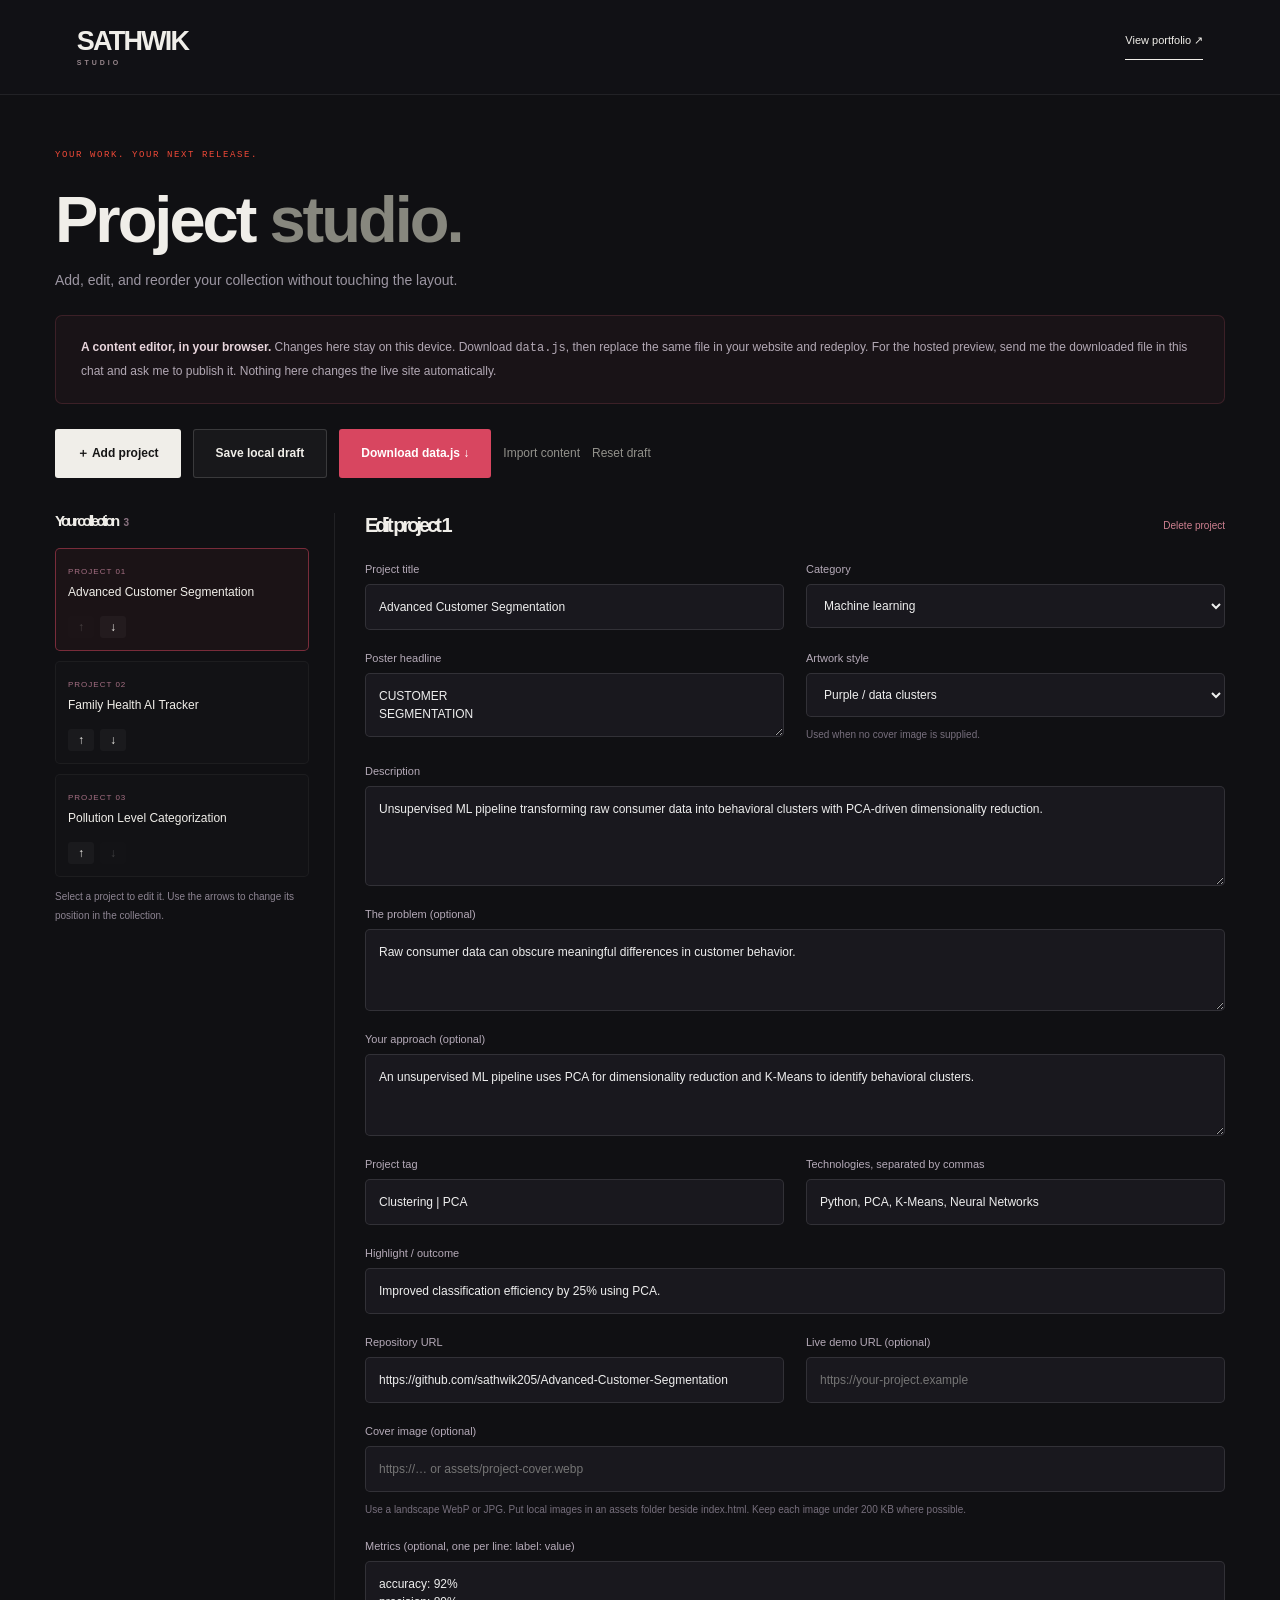
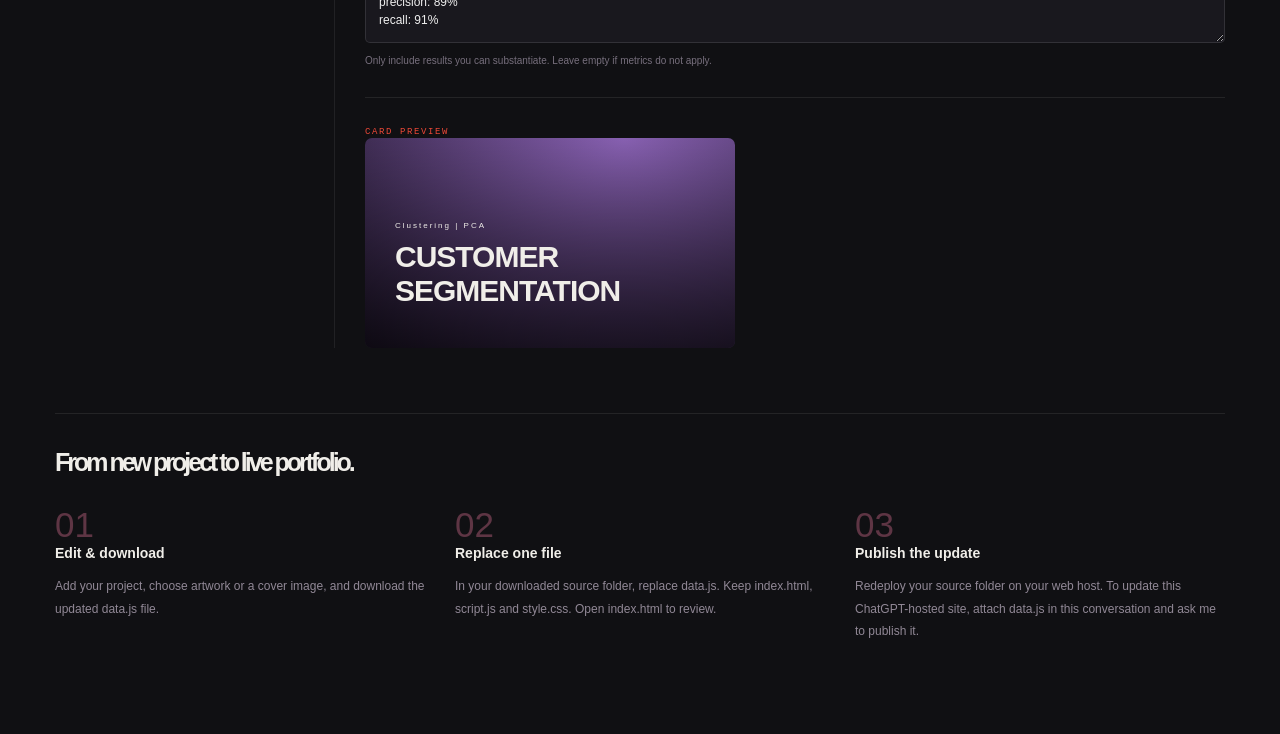
==== editor.html @ 972fbd3f "Add files via upload" ====
<!doctype html><html lang="en"><head><meta charset="utf-8"><meta name="viewport" content="width=device-width,initial-scale=1"><meta name="robots" content="noindex"><title>Project Studio | Sathwik</title><link rel="stylesheet" href="style.css"><link rel="stylesheet" href="editor.css"><script src="data.js" defer></script><script src="editor.js" defer></script></head><body class="studio"><header class="studio-header"><a href="index.html" class="wordmark">SATHWIK<span>STUDIO</span></a><a href="index.html" class="text-link">View portfolio ↗</a></header><main class="studio-main"><div class="studio-intro"><p class="eyebrow small">YOUR WORK. YOUR NEXT RELEASE.</p><h1>Project <em>studio.</em></h1><p>Add, edit, and reorder your collection without touching the layout.</p></div><div class="studio-notice"><strong>A content editor, in your browser.</strong> Changes here stay on this device. Download <code>data.js</code>, then replace the same file in your website and redeploy. For the hosted preview, send me the downloaded file in this chat and ask me to publish it. Nothing here changes the live site automatically.</div><div class="studio-toolbar"><button id="new-project" class="button primary">＋ Add project</button><button id="save-draft" class="button secondary">Save local draft</button><button id="export" class="button accent">Download data.js ↓</button><button id="import-open" class="text-button">Import content</button><input id="import" type="file" accept=".js,.json" hidden><button id="reset" class="text-button">Reset draft</button></div><div class="studio-layout"><aside><h2>Your collection <span id="project-total"></span></h2><div id="project-list"></div><p class="studio-tip">Select a project to edit it. Use the arrows to change its position in the collection.</p></aside><div class="studio-workspace"><div id="editor-empty" hidden><h2>Your next project starts here.</h2><p>Choose “Add project” to create the first card.</p></div><form id="project-form"><div class="form-top"><h2 id="form-title">Edit project</h2><button type="button" id="delete-project" class="text-button">Delete project</button></div><div class="form-grid"><label>Project title <input name="title" required maxlength="100" placeholder="Your project name"></label><label>Category <select name="category"><option value="ml">Machine learning</option><option value="ai">Generative AI</option><option value="other">Other / software</option></select></label><label>Poster headline <textarea name="posterTitle" rows="2" maxlength="80" placeholder="Short headline; Enter makes a new line"></textarea></label><label>Artwork style <select name="artwork"><option value="clusters">Purple / data clusters</option><option value="pulse">Teal / health pulse</option><option value="city">Green / city landscape</option></select><span class="field-hint">Used when no cover image is supplied.</span></label><label class="wide">Description <textarea name="description" rows="4" required maxlength="1800" placeholder="What did you build? What problem does it solve?"></textarea></label><label class="wide">The problem (optional)<textarea name="problem" rows="3" maxlength="1200" placeholder="What challenge did this project address?"></textarea></label><label class="wide">Your approach (optional)<textarea name="approach" rows="3" maxlength="1800" placeholder="Describe the implementation and your technical decisions."></textarea></label><label>Project tag <input name="tag" required maxlength="70" placeholder="Computer Vision | Classification"></label><label>Technologies, separated by commas <input name="tech" required maxlength="250" placeholder="Python, TensorFlow, Flask"></label><label class="wide">Highlight / outcome <input name="highlight" maxlength="250" placeholder="A concrete result or important feature"></label><label>Repository URL <input name="github" type="url" placeholder="https://github.com/you/project"></label><label>Live demo URL (optional) <input name="live" type="url" placeholder="https://your-project.example"></label><label class="wide">Cover image (optional) <input name="image" placeholder="https://… or assets/project-cover.webp"><span class="field-hint">Use a landscape WebP or JPG. Put local images in an assets folder beside index.html. Keep each image under 200 KB where possible.</span></label><label class="wide">Metrics (optional, one per line: label: value) <textarea name="metrics" rows="3" placeholder="accuracy: 92%&#10;precision: 89%"></textarea><span class="field-hint">Only include results you can substantiate. Leave empty if metrics do not apply.</span></label></div><div class="studio-preview"><span class="eyebrow small">CARD PREVIEW</span><div id="card-preview"></div></div></form></div></div><section class="publish-steps"><h2>From new project to live portfolio.</h2><div><article><span>01</span><h3>Edit & download</h3><p>Add your project, choose artwork or a cover image, and download the updated data.js file.</p></article><article><span>02</span><h3>Replace one file</h3><p>In your downloaded source folder, replace data.js. Keep index.html, script.js and style.css. Open index.html to review.</p></article><article><span>03</span><h3>Publish the update</h3><p>Redeploy your source folder on your web host. To update this ChatGPT-hosted site, attach data.js in this conversation and ask me to publish it.</p></article></div></section><p id="editor-status" role="status" aria-live="polite"></p></main><dialog id="delete-dialog" aria-labelledby="delete-title"><div class="delete-content"><h2 id="delete-title">Remove this project?</h2><p>This removes it from your local draft. The live site is unchanged.</p><button id="cancel-delete" class="button secondary">Keep project</button><button id="confirm-delete" class="button accent">Remove project</button></div></dialog><dialog id="reset-dialog" aria-labelledby="reset-title"><div class="delete-content"><h2 id="reset-title">Reset the local draft?</h2><p>This discards your draft and reloads the projects bundled with this page. Download your changes first if you want to keep them.</p><button id="cancel-reset" class="button secondary">Keep draft</button><button id="confirm-reset" class="button accent">Reset draft</button></div></dialog></body></html>
---- style.css ----
/* SATHWIK / Curiosity, Engineered.
   Tokens → base → opening → projects → story → toolkit → contact → motion → responsive.
   No remote fonts, framework, or build step. */
:root{color-scheme:dark;--bg:#101010;--panel:#191919;--ink:#f0eee9;--muted:#92918b;--red:#ef4938;--line:#ffffff1a;--ease:cubic-bezier(.2,.75,.2,1);--scroll-progress:0;--hero-depth:0px;--hero-opacity:1}
*{box-sizing:border-box}html{scroll-behavior:smooth;scroll-padding-top:30px}body{margin:0;background:var(--bg);color:var(--ink);font-family:Arial,Helvetica,sans-serif;-webkit-font-smoothing:antialiased}::selection{color:#fff;background:#cd392b}a{color:inherit;text-decoration:none}button,input,textarea,select{font:inherit}button{color:inherit;border:0;cursor:pointer}button,a{touch-action:manipulation;-webkit-tap-highlight-color:transparent}a:focus-visible,button:focus-visible,input:focus-visible,select:focus-visible,textarea:focus-visible{outline:2px solid var(--red);outline-offset:5px}button:disabled{cursor:default}img,svg{max-width:100%}h1,h2,h3,p{margin-top:0}h2{font-size:clamp(38px,4.6vw,72px);line-height:1.05;letter-spacing:-3px;font-weight:600;margin-bottom:0}em{font-style:normal;color:#87877e}.red{color:var(--red)}[hidden]{display:none!important}.muted{color:var(--muted);font-size:12px}.sr-only,.skip{position:absolute;width:1px;height:1px;overflow:hidden;clip-path:inset(50%)}.skip:focus{width:auto;height:auto;clip-path:none;background:white;color:#111;z-index:100;padding:18px}.eyebrow{font:10px 'Courier New',monospace;letter-spacing:1.8px;margin-bottom:22px}.eyebrow.small{font-size:9px;letter-spacing:1.6px;color:var(--red);margin-bottom:22px}.button{display:inline-flex;align-items:center;justify-content:center;gap:24px;min-height:49px;padding:15px 22px;font-size:12px;font-weight:600;border-radius:3px;transition:background .25s,transform .25s var(--ease)}.button:hover{transform:translateY(-3px)}.button>span:last-child{font-size:17px}.primary{background:var(--ink);color:#151515}.primary:hover{background:white}.secondary{background:#ffffff09;border:1px solid #ffffff25;color:var(--ink)}.secondary:hover{background:#ffffff16}.actions{display:flex;gap:12px;flex-wrap:wrap}.text-button{background:none;padding:7px 0;color:var(--muted);font-size:12px}.text-link{font-size:12px;display:inline-flex;align-items:center;justify-content:space-between;gap:35px;padding-bottom:12px;border-bottom:1px solid currentColor}.empty{color:var(--muted);font-size:13px;line-height:1.8;padding:25px 0}.section-pad,.catalog{padding:95px 6%}.section-heading{display:flex;justify-content:space-between;align-items:flex-end;gap:30px;margin-bottom:45px}.section-aside{font-size:12px;line-height:1.8;color:var(--muted);margin:0 0 5px}.reading-progress{position:fixed;inset:0 0 auto;height:2px;z-index:50;pointer-events:none}.reading-progress span{display:block;height:100%;background:var(--red);transform:scaleX(var(--scroll-progress));transform-origin:left}
/* Navigation */
header{height:100px;padding:0 6%;display:flex;align-items:center;gap:60px;border-bottom:1px solid var(--line);position:relative;z-index:5;background:#101010}.wordmark{font-size:42px;letter-spacing:-5px;line-height:1;font-weight:900;display:flex;align-items:center;gap:0}.brand-dot{color:var(--red);margin-left:1px}.wordmark small{font-size:8px;line-height:1.4;letter-spacing:1px;margin-left:18px;font-weight:400}nav{display:flex;gap:28px;font-size:11px;color:#a6a6a0}nav button{font-size:11px;background:none;color:inherit;padding:0}nav a:hover,nav button:hover,nav .active{color:white}#list-count{color:#6f6e68;font-size:9px;margin-left:3px}.nav-tools{margin-left:auto;display:flex;align-items:center;gap:26px}.contact-nav{font-size:11px}.contact-nav span{font-size:18px;margin-left:15px}.icon-button{display:grid;place-items:center;padding:8px;background:none}.icon-button svg{width:18px;height:18px;fill:none;stroke:currentColor;stroke-width:1.5}
/* The opening */
.hero{min-height:760px;height:calc(100svh - 100px);max-height:1100px;position:relative;isolation:isolate;overflow:hidden;padding:110px 6% 160px;display:flex;align-items:center;background:radial-gradient(ellipse at 86% 50%,#39221b38,transparent 56%),#101010}.hero-topline{position:absolute;top:28px;left:6%;right:6%;display:flex;justify-content:space-between;color:#898a83;font:8px 'Courier New',monospace;letter-spacing:1px}.hero-topline>span:first-child{display:flex;align-items:center;gap:7px}.hero-topline i{width:5px;height:5px;background:#b9cbb7;border-radius:50%}.hero-copy{z-index:2;position:relative;width:57%;transform:translateY(var(--hero-depth));opacity:var(--hero-opacity)}.hero-copy>.eyebrow{color:#b7b4ab;margin-bottom:27px;font-size:9px;letter-spacing:2px}.hero h1{font-size:clamp(75px,8.5vw,134px);line-height:.95;letter-spacing:-7.5px;font-weight:750;margin:0 0 28px}.headline-line{display:block;overflow:hidden;padding:0 0 .12em;margin-bottom:-.12em}.headline-line>span,.headline-line>em{display:block;animation:headline-in 1.1s var(--ease) .55s both}.headline-line:nth-child(2)>span{animation-delay:.66s}.headline-line.hero-final{margin-top:12px}.headline-line.hero-final em{font-size:.56em;letter-spacing:-4px;font-weight:400;color:#aaa79d;animation-delay:.78s}.hero-description{font-size:13px;line-height:1.85;color:#aaa79f;max-width:440px;margin-bottom:28px;animation:fade-up .9s .9s both}.hero .actions{animation:fade-up .9s 1s both}.play-icon{font-size:9px!important}.hero-art{position:absolute;right:-1%;top:4%;width:61%;height:85%;z-index:1;pointer-events:none}.sculpture-wrap{position:absolute;inset:0;transform:translate(var(--pointer-x,0px),var(--pointer-y,0px));transition:transform 1s var(--ease)}.sculpture{width:100%;height:100%;object-fit:contain;animation:sculpture-arrive 1.6s var(--ease) .4s both,sculpture-float 10s ease-in-out 2s infinite;filter:drop-shadow(0 35px 20px #0006)}.art-halo{position:absolute;inset:18% 15%;border:1px solid #a88a7422;border-radius:50%;transform:rotate(-30deg) scaleX(1.25);background:radial-gradient(#ef49380c,transparent 65%)}.art-halo:before{content:'';position:absolute;inset:-45px;border:1px solid #a88a740b;border-radius:50%}.art-cross{position:absolute;color:#6e5148;font-size:20px;font-weight:200}.cross-one{top:19%;left:21%}.cross-two{bottom:14%;right:16%}.art-coordinate{position:absolute;bottom:9%;left:27%;font:7px 'Courier New',monospace;letter-spacing:1.5px;color:#8b756a}.art-tag{position:absolute;right:9%;top:61%;border:1px solid #aa8b7040;background:#13120fe0;padding:16px 20px;transform:rotate(-5deg);font:8px 'Courier New',monospace;letter-spacing:1px;box-shadow:0 15px 30px #0003}.art-tag i{display:inline-block;width:4px;height:4px;border-radius:50%;background:#ef4938;margin-right:7px}.art-tag span{display:block;color:#807871;font-size:7px;margin-top:10px;letter-spacing:0}.hero-bottom{position:absolute;left:6%;right:6%;bottom:31px;display:flex;align-items:center;gap:45px;border-top:1px solid var(--line);padding-top:23px;z-index:3}.hero-edition{font:7px 'Courier New',monospace;color:#aaa89f;letter-spacing:1px;line-height:1.7;margin-right:auto}.hero-edition b{font-weight:400;color:#5f615a;font-size:6px}.hero-stat{display:flex;align-items:center;gap:13px}.hero-stat strong{font-size:33px;font-weight:400;letter-spacing:-1.5px}.hero-stat>span{font:7px 'Courier New',monospace;color:#807f78;line-height:1.6}.scroll-cue{margin-left:30px;display:flex;align-items:center;gap:20px;font:7px 'Courier New',monospace;line-height:1.6;color:#95938b}.scroll-cue i{font-style:normal;border:1px solid #ffffff29;border-radius:50%;width:37px;height:37px;display:grid;place-items:center;font-size:16px;transition:transform .3s}.scroll-cue:hover i{transform:translateY(5px)}.ticker{overflow:hidden;border-block:1px solid var(--line);padding:19px 0;background:#171715}.ticker>div{white-space:nowrap;display:flex;align-items:center;gap:50px;width:max-content;font-size:12px;letter-spacing:2px;color:#77776d;animation:ticker-flow 38s linear infinite}.ticker span{font-size:23px;color:var(--red)}
/* Selected work */
.feature-stage{border:1px solid #ffffff18;border-radius:5px;overflow:hidden;position:relative;min-height:430px;display:grid;grid-template-columns:44% 56%;background:#171715}.feature-copy{padding:45px;display:flex;flex-direction:column;align-items:flex-start;justify-content:center;position:relative;z-index:2}.feature-meta{font:8px 'Courier New',monospace;letter-spacing:1.5px;color:#cfb391;margin-bottom:27px}.feature-copy h3{font-size:clamp(30px,3vw,48px);letter-spacing:-1.5px;line-height:1.05;margin-bottom:18px}.feature-copy>p{font-size:12px;line-height:1.9;color:#96958b;margin-bottom:20px;max-width:380px}.feature-copy .chips{margin-bottom:25px}.feature-copy .button{font-size:11px;min-height:44px;padding:13px 18px}.feature-visual{position:relative;overflow:hidden;background:#20201a;min-height:430px}.feature-visual .poster-art{position:absolute;inset:0}.feature-visual .poster-art svg{height:100%;width:100%;object-fit:cover}.feature-visual:after{content:'';position:absolute;inset:0;box-shadow:inset 30px 0 70px #0002;pointer-events:none}.visual-caption{position:absolute;bottom:25px;left:30px;z-index:2;font:7px 'Courier New',monospace;letter-spacing:1px;color:#ffffff80}.feature-controls{position:absolute;bottom:18px;right:20px;z-index:3;display:flex;align-items:center;gap:14px;color:#fff}.feature-controls span{font:9px 'Courier New',monospace}.feature-controls button{width:36px;height:36px;border:1px solid #ffffff40;background:#15151580;border-radius:50%;font-size:17px;transition:background .25s}.feature-controls button:hover{background:#fff;color:#111}.feature-stage.changing .feature-copy,.feature-stage.changing .feature-visual{animation:feature-in .45s var(--ease)}.collection-heading{display:flex;align-items:center;justify-content:space-between;gap:20px;margin:45px 0 22px}.collection-heading h3{font-size:13px;font-weight:400;margin:0}.collection-heading h3>span{font:9px monospace;color:#777;margin-left:5px}.filters{display:flex;gap:5px;flex-wrap:wrap}.filters button{background:none;color:#77796f;border:1px solid transparent;border-radius:25px;padding:8px 12px;font-size:9px}.filters button.selected{border-color:#ffffff40;color:#e6e3d8;background:#ffffff05}.project-grid{display:grid;grid-template-columns:repeat(3,minmax(0,1fr));gap:22px}.project-card{min-width:0}.poster{display:block;position:relative;width:100%;text-align:left;aspect-ratio:1.25;overflow:hidden;background:#272324;padding:0;border-radius:4px;border:1px solid #ffffff12;transition:transform .4s var(--ease),box-shadow .4s}.poster:hover{transform:translateY(-5px);box-shadow:0 20px 40px #0005}.poster-art{position:absolute;inset:0;transition:transform .8s var(--ease)}.poster-art svg,.poster-art img{display:block;height:100%;width:100%;object-fit:cover}.poster:hover .poster-art{transform:scale(1.055)}.poster:after{content:'';position:absolute;inset:0;background:linear-gradient(transparent 38%,#090b0dd9 100%)}.poster-label{position:absolute;top:17px;left:20px;z-index:2;font:6px 'Courier New',monospace;letter-spacing:1.7px;display:flex;align-items:center;gap:7px}.poster-label b{font:bold 16px Arial;color:#fff;letter-spacing:-2px}.poster-copy{position:absolute;bottom:25px;left:23px;right:48px;z-index:2;transition:transform .4s}.poster-copy small{font:6px 'Courier New',monospace;letter-spacing:1.4px;line-height:1.6;display:block;color:#d1c5b6}.poster-copy h3{font-size:clamp(23px,2.4vw,37px);line-height:1;letter-spacing:-1.5px;margin:10px 0 0;font-weight:800;overflow-wrap:anywhere}.poster-play{position:absolute;right:18px;bottom:25px;z-index:2;width:29px;height:29px;border:1px solid #ffffff80;border-radius:50%;display:grid;place-items:center;font-size:8px}.poster:hover .poster-copy{transform:translateY(-4px)}.poster:hover .poster-play{background:#fff;color:#111}.card-info{display:flex;align-items:center;gap:12px;padding:17px 0}.card-info .number{font:10px 'Courier New',monospace;color:#6e6c64}.card-info h3{font-size:11px;line-height:1.5;margin:0 0 4px;font-weight:500}.card-info p{font-size:8px;line-height:1.5;color:#7d7c72;margin:0}.save-button{margin-left:auto;flex-shrink:0;border:1px solid #ffffff25;border-radius:50%;width:27px;height:27px;background:none;font-size:18px}.save-button[aria-pressed=true]{color:#d9ba86;border-color:#d9ba86}.gallery-footer{display:flex;justify-content:space-between;gap:20px;border-top:1px solid var(--line);padding-top:18px;margin-top:23px;font:7px 'Courier New',monospace;color:#686b62;line-height:1.7}.saved-section{padding-top:20px}.chips{display:flex;gap:7px;flex-wrap:wrap}.chips span{font-size:8px;padding:6px 9px;border:1px solid #ffffff1c;border-radius:2px;color:#b7b4a7;background:#ffffff03}
/* The person: a deliberate change of pace */
.story{background:#e9e5db;color:#242822;display:grid;grid-template-columns:1fr 1fr;gap:11%;position:relative}.story:before{content:'✳';position:absolute;top:35px;right:40px;color:#c5beb0;font-size:50px}.story h2{font-size:clamp(38px,4.3vw,66px);letter-spacing:-2.8px}.story h2 em{font-family:Georgia,serif;font-style:italic;font-weight:400;color:#6f7365}.story .eyebrow.small{color:#757969}.story-title>p:not(.eyebrow){font-size:13px;line-height:1.95;color:#6e7266;margin:25px 0;max-width:450px}.identity-card{display:flex;align-items:center;gap:15px;margin-top:35px}.identity-avatar{background:#d6d0c3;width:54px;height:61px;border:1px solid #c6c0b0;color:#30372d;position:relative;display:grid;place-items:center;font-weight:bold;font-size:17px;letter-spacing:-1px}.identity-avatar span{position:absolute;right:-6px;bottom:-5px;font-size:19px;color:#d64a37;background:#e9e5db;line-height:1;border-radius:50%}.identity-card strong{display:block;font-size:12px;margin-bottom:7px}.identity-card small{font-size:9px;color:#8a8879}.story .text-link{font-size:11px;color:#353c30;margin-top:10px}.episodes{padding-top:20px}.episode-heading{display:flex;align-items:center;justify-content:space-between;border-bottom:1px solid #303b2c35;padding-bottom:23px}.episode-heading h3{font-size:12px;margin:0}.episode-heading>span{font:7px 'Courier New',monospace;color:#787e6e}.episode{display:grid;grid-template-columns:32px 1fr;gap:20px;padding:29px 0;border-bottom:1px solid #303b2c25;transition:transform .3s}.episode:hover{transform:translateX(6px)}.episode>span{font:12px 'Courier New',monospace;color:#a4aa94}.episode small{font:8px 'Courier New',monospace;color:#919680}.episode h4{font-size:14px;margin:9px 0 8px;font-weight:500}.episode p{font-size:10px;color:#777d6b;line-height:1.7;margin:0}.story-note{display:flex;gap:20px;align-items:center;margin-top:30px}.story-note>span{font-size:47px;color:#9ba58a}.story-note p{font:italic 18px/1.5 Georgia,serif;color:#727d63;margin:0}
/* Toolkit */
.stack-section{background:#151614}.stack{display:grid;grid-template-columns:repeat(4,1fr);gap:16px}.skill-group{position:relative;text-align:left;background:linear-gradient(140deg,#ffffff04,transparent);border:1px solid #ffffff14;padding:20px;border-radius:3px;overflow:hidden;transition:border .3s,transform .3s}.skill-group:hover{transform:translateY(-5px);border-color:#b2ab8b77}.skill-group[aria-pressed=true]{border-color:#b2ab8b99;background:linear-gradient(140deg,#8b784b20,transparent)}.skill-group h3{font-size:11px;display:flex;gap:10px;align-items:center;margin:25px 0 16px;font-weight:400}.skill-group h3>span{font:7px 'Courier New',monospace;color:#9f9174}.skill-group h3 b{margin-left:auto;font-size:15px;font-weight:400}.skill-group .chips{gap:5px;min-height:46px;align-content:start}.skill-group .chips span{font-size:8px;padding:5px 7px}.skill-visual{height:140px;display:grid;place-items:center;position:relative;perspective:400px;isolation:isolate}.skill-visual>span{font:55px Georgia,serif;color:#d6c5a0;position:relative;z-index:1;text-shadow:0 0 40px #c2ab7330;transition:transform .6s}.skill-visual>i{position:absolute;border:1px solid #a9a08144;width:100px;height:100px;border-radius:14px;transform:rotate(45deg);transition:transform 1s}.skill-visual>i:nth-of-type(2){width:123px;height:123px;border-color:#a9a08122}.skill-visual>i:nth-of-type(3){width:75px;height:75px;border-color:#a9a08122;background:#c5b08704}.skill-group:hover .skill-visual>i{transform:rotate(135deg)}.skill-group:hover .skill-visual>span{transform:translateY(-4px)}.skill-visual-1>i{border-radius:50%;transform:rotateX(60deg)}.skill-visual-1>i:nth-of-type(2){transform:rotateY(55deg)}.skill-visual-2>i{border-radius:1px;transform:rotateX(40deg) rotateZ(30deg)}.skill-visual-3>i{border-radius:50%;transform:rotateX(65deg)}.stack-detail{margin-top:18px;min-height:142px;padding:28px 30px;border-left:2px solid #b9a574;background:#ffffff03;position:relative;overflow:hidden}.stack-detail:after{content:'↗';position:absolute;right:30px;top:15px;font-size:90px;color:#b4a5780c}.stack-detail-label{font:7px 'Courier New',monospace;letter-spacing:1.5px;color:#a89c7d}.stack-detail h3{font-size:16px;letter-spacing:-.3px;margin:10px 0}.stack-detail p{font-size:12px;line-height:1.8;color:#919487;max-width:760px;margin-bottom:0}.services{display:flex;justify-content:space-between;gap:18px;padding-top:30px;color:#686f5d;font-size:9px}.services>span:before{content:'↗';color:#ada487;margin-right:7px}
/* Recognition */
.recognition{background:#101210}.achievement-grid{display:grid;grid-template-columns:1fr 1fr;gap:25px}.achievement{padding:35px 30px;border:1px solid #ffffff18;display:flex;align-items:center;gap:30px;position:relative;background:radial-gradient(ellipse at 0 0,#b7a67b11,transparent 65%);overflow:hidden}.achievement:after{content:'✧';font-size:100px;position:absolute;right:20px;top:-20px;color:#c6ac6e0d}.achievement strong{font:64px Georgia,serif;letter-spacing:-5px;color:#bcaa7d}.achievement h3{font-size:14px;margin:10px 0;font-weight:500}.achievement p{font-size:11px;line-height:1.8;color:#898e7e;margin:0}.achievement small{font:8px 'Courier New',monospace;color:#9e936f}.credential-title{display:flex;justify-content:space-between;font-size:12px;margin:40px 0 20px;font-weight:400}.credential-title span{color:#8d947e}.cert-grid{display:grid;grid-template-columns:repeat(3,1fr);gap:20px}.certificate{display:block;padding:28px;border:1px solid #ffffff13;position:relative;transition:transform .3s,background .3s;background:#ffffff02}.certificate:hover{transform:translateY(-4px);background:#ffffff04}.certificate:before{content:'✳';display:block;font-size:27px;color:#7b886a;margin-bottom:30px}.certificate h4{font-size:12px;line-height:1.6;font-weight:500;margin:0 0 10px}.certificate p{font-size:10px;line-height:1.8;color:#727c66;margin-bottom:0}.certificate small{font:7px 'Courier New',monospace;display:block;margin-top:20px;color:#b1aa8e}
/* The next chapter */
.contact{background:#df4937;color:#210f0c;position:relative;overflow:hidden;padding-bottom:50px}.contact-top{display:flex;justify-content:space-between;gap:20px;margin-bottom:45px}.contact-top .eyebrow.small{color:#512219;margin:0}.contact-top>span{font:8px 'Courier New',monospace;color:#883527;letter-spacing:1px}.contact h2{font-size:clamp(60px,10vw,155px);line-height:.9;letter-spacing:-7px;font-weight:800;position:relative;margin-bottom:50px}.contact h2 em{color:#f5ddd0}.contact-star{position:absolute;right:1%;top:-15%;font-size:130px;font-weight:400;color:#a33326;animation:star-turn 30s linear infinite}.contact-bottom{display:flex;justify-content:space-between;align-items:center;gap:30px;border-top:1px solid #5b21193b;padding-top:30px}.contact-bottom p{font-size:12px;line-height:1.9;margin:0;color:#70271d}.contact .primary{background:#25120e;color:#f5dfd0}.contact .secondary{border-color:#762f2750;color:#461c14;background:transparent;margin-left:5px}.contact .button:hover{background:#f5dfd0;color:#461c14}.socials{display:flex;align-items:center;gap:30px;margin-top:50px;padding-top:23px;border-top:1px solid #5b21193b;font-size:10px;color:#67261c}.socials>span:last-child{margin-left:auto}footer{background:#101010;padding:45px 6% 30px}.footer-brand{font-size:clamp(65px,14.5vw,230px);letter-spacing:-.065em;font-weight:800;line-height:.9;display:flex;justify-content:space-between;align-items:center;color:#292b25}.footer-brand span{font-size:.55em;color:#33382c}footer>div{display:flex;justify-content:space-between;align-items:center;margin-top:40px;border-top:1px solid var(--line);padding-top:20px;font:8px 'Courier New',monospace;color:#595e51;gap:20px}
/* Dialogs and utilities */
dialog{background:#191a17;color:var(--ink);border:1px solid #ffffff22;border-radius:6px;width:min(740px,calc(100% - 30px));padding:0;max-height:90vh;max-height:90dvh;box-shadow:0 30px 100px #000b}dialog:not([open]){display:none}dialog::backdrop{background:#000b;backdrop-filter:blur(7px)}body.dialog-open{overflow:hidden}.dialog-close{position:absolute;right:17px;top:17px;width:35px;height:35px;border-radius:50%;font-size:24px;background:#10110ed9;z-index:6}.dialog-close:hover{background:#54332a}.detail-art{height:280px;position:relative;overflow:hidden}.detail-art .poster-art{position:absolute}.detail-art:after{content:'';position:absolute;inset:0;background:linear-gradient(transparent 35%,#191a17)}.detail-body{position:relative;padding:0 38px 38px}.detail-meta{font:8px 'Courier New',monospace;letter-spacing:1.5px;color:#c6b08b;margin-bottom:18px}.detail-body h2{font-size:38px;letter-spacing:-1.6px;line-height:1.1;margin-bottom:20px}.detail-body p{font-size:13px;line-height:1.9;color:#aaa99d}.detail-body .highlight{border-left:2px solid #b5ad8b;padding-left:17px;color:#c2b696}.detail-body .button{margin:24px 5px 0 0}.metric-row{display:flex;flex-wrap:wrap;gap:10px;margin:20px 0}.metric-row div{flex:1;padding:18px;background:#ffffff04;border:1px solid #ffffff0a}.metric-row strong{display:block;font-size:25px;font-weight:400;margin-bottom:5px}.metric-row small{font:7px 'Courier New',monospace;color:#909381}.metric-note{font-size:9px!important;color:#606b56!important}.search-heading{padding:30px 30px 20px}.search-heading h2{font-size:24px;letter-spacing:-.7px;padding-right:35px}#search-input{display:block;margin:0 30px 20px;width:calc(100% - 60px);background:#ffffff06;border:1px solid #ffffff25;padding:16px;border-radius:3px;color:#fff;font-size:16px}#search-results{max-height:45vh;overflow:auto;padding:0 30px}.search-result{display:flex;justify-content:space-between;gap:20px;width:100%;text-align:left;background:none;border-bottom:1px solid var(--line);padding:18px 0;font-size:12px;line-height:1.5}.search-result span{font:7px 'Courier New',monospace;color:#868b78;flex-shrink:0}.search-hint{font-size:10px;padding:15px 30px 20px}.intro-content{padding:45px}.intro-content h2{font-size:45px;letter-spacing:-2px;line-height:1.03;margin-bottom:25px}.intro-bio{font-size:13px;line-height:1.9;color:#a6a799}.intro-facts{display:flex;gap:50px;border-block:1px solid var(--line);padding:22px 0;margin:25px 0}.intro-facts strong{display:block;font-size:27px;font-weight:400}.intro-facts span{font:7px 'Courier New',monospace;letter-spacing:1px;color:#888e79;display:block;margin-top:8px}.intro-content h3{font-size:12px;color:#d4cebc;font-weight:400}.intro-content .actions{margin-top:25px}.intro-project{width:100%;background:none;display:flex;text-align:left;align-items:center;gap:18px;padding:16px 0;border-top:1px solid var(--line)}.intro-project>span:first-child{font:9px 'Courier New',monospace;color:#b09772}.intro-project strong{font-size:12px;font-weight:400;line-height:1.5;display:block}.intro-project small{font-size:9px;line-height:1.7;color:#7c826d;display:block;margin-top:5px}.intro-project>span:last-child{margin-left:auto}#toast{position:fixed;bottom:24px;left:50%;max-width:calc(100% - 30px);transform:translate(-50%,15px);background:#e9e5db;color:#222b1d;padding:14px 22px;border-radius:4px;box-shadow:0 10px 30px #0006;z-index:70;font-size:12px;line-height:1.5;opacity:0;pointer-events:none;transition:opacity .2s,transform .2s}#toast.show{opacity:1;transform:translate(-50%,0)}.chapter-nav{position:fixed;right:15px;top:50%;display:flex;flex-direction:column;gap:15px;transform:translateY(-50%);z-index:10}.chapter-nav a{width:5px;height:5px;border-radius:50%;background:#aaa5;position:relative;box-shadow:0 0 0 1px #0003}.chapter-nav a.current{background:#ee4b38;box-shadow:0 0 0 4px #ee4b3822}.chapter-nav span{position:absolute;right:15px;top:-8px;white-space:nowrap;font-size:9px;padding:6px 10px;background:#151713e8;opacity:0;transform:translateX(5px);transition:opacity .2s,transform .2s;pointer-events:none}.chapter-nav a:hover span,.chapter-nav a:focus-visible span{opacity:1;transform:none}.motion-toggle{position:fixed;right:15px;bottom:15px;border:1px solid #aaa3;border-radius:30px;background:#151713dc;color:#b0af9f;padding:9px 12px;z-index:20;font:8px 'Courier New',monospace}.motion-toggle>span{color:#dd6c4e;margin-right:5px}.noscript-note{padding:30px;font-size:13px;line-height:1.8}.noscript-note a{text-decoration:underline}
/* Motion is progressive enhancement; content never depends on a loading gate. */
.entrance{position:fixed;inset:0;z-index:60;pointer-events:none;animation:entrance-dismiss 1.5s step-end both}.entrance-top,.entrance-bottom{position:absolute;left:0;width:100%;height:50%;background:#141413}.entrance-top{top:0;animation:curtain-up .7s var(--ease) .6s both}.entrance-bottom{bottom:0;animation:curtain-down .7s var(--ease) .6s both}.entrance-title{position:absolute;left:0;right:0;top:50%;text-align:center;transform:translateY(-50%);animation:entrance-text .7s ease both}.entrance-title>span{display:block;font-size:clamp(50px,10vw,150px);font-weight:800;letter-spacing:-.06em;color:#e94b38}.entrance-title small{display:block;font:8px 'Courier New',monospace;letter-spacing:5px;margin-top:15px;color:#9e9a8d}.entrance>i{position:absolute;top:50%;left:0;height:1px;background:#e94b38;width:100%;transform:scaleX(0);animation:entrance-line .7s var(--ease) both}.entrance-skipped .entrance{display:none}.entrance-skipped .headline-line>span,.entrance-skipped .headline-line>em{animation-delay:.05s}.entrance-skipped .hero-description,.entrance-skipped .hero .actions{animation-delay:.2s}.reveal-pending{opacity:0;transform:translateY(35px);transition:opacity .85s var(--ease),transform .85s var(--ease);transition-delay:var(--reveal-delay,0ms)}.reveal-pending.in-view{opacity:1;transform:none}.project-card.reveal-pending{transition-duration:.65s}.ticker:not(.scene-visible)>div,.contact:not(.scene-visible) .contact-star,body:not(.hero-visible) .sculpture{animation-play-state:paused}dialog[open]{animation:dialog-in .3s var(--ease)}dialog[open]::backdrop{animation:fade-in .3s ease}html.motion-paused{scroll-behavior:auto}body.motion-paused *{animation-play-state:paused!important}body.motion-paused .entrance{display:none}body.motion-paused .headline-line>span,body.motion-paused .headline-line>em,body.motion-paused .hero-description,body.motion-paused .hero .actions,body.motion-paused .sculpture,body.motion-paused dialog[open]{animation:none!important}body.motion-paused .hero-copy{transform:none;opacity:1}body.motion-paused .reveal-pending{opacity:1;transform:none;transition:none}body.motion-paused .sculpture-wrap{transform:none;transition:none}
@keyframes headline-in{from{transform:translateY(110%) rotate(2deg)}to{transform:none}}@keyframes fade-up{from{opacity:0;transform:translateY(15px)}to{opacity:1;transform:none}}@keyframes sculpture-arrive{from{opacity:0;scale:.8;rotate:-18deg}to{opacity:1;scale:1;rotate:0deg}}@keyframes sculpture-float{0%,100%{transform:translateY(0) rotate(0)}50%{transform:translateY(-16px) rotate(5deg)}}@keyframes ticker-flow{to{transform:translateX(-50%)}}@keyframes star-turn{to{transform:rotate(360deg)}}@keyframes feature-in{from{opacity:.3;transform:translateY(10px)}to{opacity:1;transform:none}}@keyframes dialog-in{from{opacity:0;transform:translateY(16px) scale(.98)}to{opacity:1;transform:none}}@keyframes fade-in{from{opacity:0}to{opacity:1}}@keyframes curtain-up{to{transform:translateY(-101%)}}@keyframes curtain-down{to{transform:translateY(101%)}}@keyframes entrance-text{0%{opacity:0;scale:.96}30%,65%{opacity:1;scale:1}100%{opacity:0;scale:1.03}}@keyframes entrance-line{0%,25%{transform:scaleX(0);opacity:0}55%{opacity:.6}100%{transform:scaleX(1);opacity:0}}@keyframes entrance-dismiss{0%{visibility:visible}100%{visibility:hidden}}
/* Responsive composition */
@media(min-width:1700px){.hero-art{width:57%;right:1%}.hero-copy{width:60%}.hero h1{font-size:145px}.feature-stage{min-height:500px}.feature-visual{min-height:500px}}
@media(max-width:1100px){header{gap:35px}.hero{min-height:730px;padding-top:100px}.hero h1{font-size:92px;letter-spacing:-6px}.hero-art{width:68%;right:-13%;top:9%}.hero-copy{width:64%}.hero-description{font-size:12px}.hero .button{font-size:10px;padding:13px 16px;gap:13px}.hero-bottom{gap:28px}.hero-stat strong{font-size:28px}.hero-stat>span{font-size:6px}.scroll-cue{margin-left:0}.section-heading{gap:20px}.section-aside{font-size:10px}.feature-copy{padding:30px}.feature-copy h3{font-size:35px}.feature-visual{min-height:400px}.feature-stage{min-height:400px}.project-grid{gap:15px}.poster-copy{left:18px;bottom:20px}.poster-copy h3{font-size:27px}.story{gap:7%}.story h2{font-size:47px}.skill-group{padding:14px}.skill-group h3{font-size:10px;gap:6px}.skill-group h3>span{font-size:6px}.skill-visual{height:120px}.skill-group .chips span{font-size:7px}.achievement{padding:28px 23px;gap:25px}.achievement strong{font-size:52px}.contact-star{font-size:85px}.contact h2{letter-spacing:-5px}.contact .button{font-size:11px}}
@media(max-width:760px){html{scroll-padding-top:18px}.section-pad,.catalog{padding:65px 6%}h2{font-size:43px;letter-spacing:-2px}.section-heading{flex-direction:column;align-items:flex-start;gap:20px;margin-bottom:30px}.section-aside{font-size:11px}.eyebrow.small{font-size:8px;margin-bottom:20px}header{height:85px;gap:20px}.wordmark{font-size:34px;letter-spacing:-4px}.wordmark small{font-size:6px;letter-spacing:.7px;margin-left:14px}nav{position:absolute;left:6%;right:6%;top:103px;gap:25px;z-index:5;font-size:10px}nav button{font-size:10px}.nav-tools{gap:12px}.contact-nav{font-size:9px}.contact-nav span{margin-left:8px;font-size:15px}.icon-button svg{width:16px}.hero{height:auto;min-height:960px;display:block;padding:125px 6% 450px}.hero-topline{top:60px;left:6%;right:6%;font-size:6px;letter-spacing:.5px}.hero-topline>span:last-child{display:none}.hero-copy{width:100%;max-width:520px;transform:none!important;opacity:1!important}.hero-copy>.eyebrow{font-size:7px;letter-spacing:1.6px;margin-bottom:22px}.hero h1{font-size:clamp(69px,14vw,105px);letter-spacing:-5px;line-height:.94}.headline-line.hero-final em{font-size:.54em;letter-spacing:-2px}.hero-description{font-size:11px;line-height:1.9;max-width:340px}.hero .button{font-size:10px;min-height:43px;padding:13px 14px;gap:12px}.hero .actions{gap:8px}.hero-art{top:auto;bottom:80px;right:4%;width:92%;height:390px}.sculpture{filter:drop-shadow(0 15px 12px #0004)}.art-tag{right:0;top:67%;padding:12px;font-size:6px}.art-tag span{font-size:6px}.art-coordinate{font-size:5px;left:21%;bottom:3%}.cross-one{top:16%;left:10%}.cross-two{right:7%;bottom:18%}.hero-bottom{bottom:25px;gap:20px;padding-top:20px}.hero-edition{display:none}.hero-stat{gap:9px}.hero-stat strong{font-size:24px}.hero-stat>span{font-size:5px}.scroll-cue{margin-left:auto;gap:10px;font-size:5px}.scroll-cue i{width:29px;height:29px;font-size:14px}.ticker{padding:14px 0}.ticker>div{font-size:8px;gap:30px;letter-spacing:1.5px}.ticker span{font-size:17px}.feature-stage{grid-template-columns:1fr;min-height:0}.feature-copy{padding:30px}.feature-meta{font-size:7px;margin-bottom:20px}.feature-copy h3{font-size:34px;max-width:380px}.feature-copy>p{font-size:11px;max-width:100%}.feature-visual{min-height:280px;order:-1}.feature-controls{bottom:15px;right:15px}.feature-controls button{width:32px;height:32px}.visual-caption{left:20px;bottom:25px;font-size:5px}.collection-heading{align-items:flex-start;flex-direction:column;gap:17px;margin-top:35px}.collection-heading h3{font-size:12px}.filters button{padding:7px 10px;font-size:8px}.project-grid{display:flex;overflow-x:auto;scroll-snap-type:x mandatory;gap:16px;padding:5px 0 15px;overscroll-behavior-x:contain}.project-card{flex:0 0 84%;scroll-snap-align:start}.poster{aspect-ratio:1.28}.poster-copy h3{font-size:34px}.poster-copy{left:22px;bottom:25px}.card-info h3{font-size:11px}.card-info p{font-size:8px}.gallery-footer{font-size:7px}.gallery-footer>span:last-child{display:none}.story{display:block;padding-top:65px}.story:before{right:20px;top:20px;font-size:35px}.story h2{font-size:46px;letter-spacing:-2px}.story-title>p:not(.eyebrow){font-size:12px;max-width:100%}.episodes{margin-top:50px;padding-top:0}.episode{padding:25px 0}.episode h4{font-size:13px}.story-note p{font-size:17px}.stack{grid-template-columns:1fr 1fr;gap:12px}.skill-visual{height:110px}.skill-visual>i:nth-of-type(2){width:103px;height:103px}.skill-group{padding:15px}.skill-group h3{font-size:10px;min-height:30px;line-height:1.6;margin-top:15px}.skill-group h3>span{display:none}.skill-group .chips span{font-size:7px;padding:5px}.stack-detail{padding:24px;min-height:180px}.stack-detail p{font-size:11px}.services{flex-wrap:wrap;gap:18px 10px;font-size:8px;line-height:1.6}.services>span{width:47%}.achievement-grid{grid-template-columns:1fr;gap:15px}.achievement{padding:25px;gap:25px}.achievement strong{font-size:58px}.achievement h3{font-size:13px}.achievement p{font-size:10px}.cert-grid{grid-template-columns:1fr;gap:12px}.certificate{padding:24px}.certificate:before{float:right;margin:0;font-size:25px}.certificate h4{font-size:12px;max-width:85%}.certificate p{max-width:90%}.contact{padding:45px 6% 35px}.contact-top{margin-bottom:40px}.contact-top .eyebrow.small{font-size:7px}.contact-top>span{font-size:5px;letter-spacing:.5px}.contact h2{font-size:clamp(50px,10.5vw,80px);letter-spacing:-3px;line-height:.98;margin-bottom:35px}.contact-star{font-size:35px;top:-25px;right:0}.contact-bottom{align-items:flex-start;flex-direction:column;gap:25px;padding-top:25px}.contact-bottom p{font-size:11px}.contact .button{min-height:43px;font-size:11px;padding:12px 18px}.socials{gap:20px;flex-wrap:wrap;font-size:9px;margin-top:30px}.socials>span:last-child{margin-left:0}.chapter-nav{display:none}.motion-toggle{font-size:7px;right:10px;bottom:10px;padding:8px 10px}.detail-art{height:230px}.detail-body{padding:0 25px 30px}.detail-body h2{font-size:29px;letter-spacing:-1px}.detail-body p{font-size:12px}.metric-row div{padding:13px}.metric-row strong{font-size:22px}.detail-body .button{font-size:11px;padding:12px 16px}.intro-content{padding:35px 25px}.intro-content h2{font-size:34px;letter-spacing:-1.5px;padding-right:20px}.intro-bio{font-size:12px}.intro-facts{gap:35px}.intro-facts span{font-size:6px}.intro-project strong{font-size:11px}.intro-project small{font-size:8px}.intro-content .button{font-size:10px;padding:12px 15px}.search-heading{padding:30px 25px 20px}.search-heading h2{font-size:22px;letter-spacing:-.6px}#search-input{margin:0 25px 15px;width:calc(100% - 50px)}#search-results{padding:0 25px}.search-result{font-size:11px}.search-result span{font-size:6px}.search-hint{padding:15px 25px}.reveal-pending{transform:translateY(22px)}footer{padding:35px 6% 55px}.footer-brand{font-size:16vw}footer>div{margin-top:25px;font-size:6px}.entrance-title small{font-size:6px;letter-spacing:3px}}
@media(max-width:370px){.hero{min-height:920px;padding-bottom:430px}.hero h1{font-size:65px}.hero .button{font-size:9px;padding:12px 11px;gap:8px}.hero-art{height:350px;bottom:95px}.hero-description{font-size:10px}.contact-nav{display:none}.hero-stat strong{font-size:21px}.hero-bottom{gap:15px}.poster-copy h3{font-size:29px}.feature-copy{padding:25px}.feature-copy h3{font-size:30px}.filters button{font-size:7px;padding:7px}.contact h2{font-size:45px}.skill-group{padding:12px}}
@media(prefers-reduced-motion:reduce){html{scroll-behavior:auto}*,*:before,*:after{animation:none!important;transition:none!important}.entrance{display:none}.reveal-pending{opacity:1;transform:none}.hero-copy{transform:none!important;opacity:1!important}.sculpture-wrap{transform:none!important}.motion-toggle{display:none}}
@media print{header,.entrance,.hero-art,.motion-toggle,.chapter-nav,.ticker,.feature-controls,.filters,.save-button,.icon-button{display:none!important}body{background:white;color:black}.hero{height:auto;min-height:0;padding:30px}.hero-copy{width:100%;opacity:1;transform:none}.hero-bottom{position:static;margin-top:30px;color:black}.hero h1{font-size:60px}.section-pad,.catalog{padding:30px;break-inside:avoid}.project-grid{display:grid;grid-template-columns:repeat(3,1fr)}.reveal-pending{opacity:1;transform:none}a{text-decoration:underline}.contact{background:#eee;color:black}.contact h2{font-size:60px}.contact h2 em{color:black}footer{display:none}}
.tab-hidden *{animation-play-state:paused!important}dialog[data-fallback][open]{position:fixed;inset:50% auto auto 50%;margin:0;transform:translate(-50%,-50%);z-index:80;animation:none}body.dialog-open:before{content:'';position:fixed;inset:0;background:#0008;z-index:79;pointer-events:none}body:has(dialog:modal):before{display:none}.feature-controls button:disabled{opacity:.3}.studio .wordmark{display:block;letter-spacing:-1.8px;font-size:27px}.studio .wordmark>span{font-size:7px}
.sculpture-wrap picture{display:block;width:100%;height:100%}.case-study{display:grid;grid-template-columns:1fr 1fr;gap:25px;border-block:1px solid var(--line);padding:20px 0;margin:24px 0}.case-study h3{font:8px 'Courier New',monospace;letter-spacing:1.5px;color:#c3af8a;margin-bottom:12px}.case-study p{font-size:11px;line-height:1.8;margin:0;white-space:pre-line}@media(max-width:500px){.case-study{grid-template-columns:1fr;gap:20px}}
/* Personal portrait + optional fine-pointer interactions. */
.hero-person{display:inline-flex;align-items:center;gap:13px;margin-bottom:25px;font:8px 'Courier New',monospace;letter-spacing:1.3px}.hero-person picture{display:block;width:43px;height:43px;overflow:hidden;border-radius:50%;border:1px solid #b4aa8b66;background:#ece9e1;flex-shrink:0;transition:transform .4s var(--ease),box-shadow .4s}.hero-person img{display:block;width:100%;height:100%;object-fit:cover;object-position:center 30%}.hero-person small{display:block;font-size:6px;color:#74776b;letter-spacing:1px;margin-top:7px}.hero-person:hover picture{transform:rotate(-7deg) scale(1.08);box-shadow:0 0 0 4px #ef493815}.identity-avatar picture{display:block;width:100%;height:100%;overflow:hidden}.identity-avatar img{display:block;width:100%;height:100%;object-fit:cover}.identity-avatar>span{z-index:2}.portrait-card{--tilt-x:0deg;--tilt-y:0deg;--spot-x:50%;--spot-y:45%;margin:0 auto;max-width:410px;background:#f7f4ec;border:1px solid #c9c5b9;padding:13px;box-shadow:0 22px 38px #363b2512;transform:perspective(1000px) rotateX(var(--tilt-x)) rotateY(var(--tilt-y));transition:transform .55s var(--ease),box-shadow .55s;position:relative}.portrait-card.is-hovered{transition:transform .16s ease-out,box-shadow .55s;box-shadow:0 30px 55px #363b2525}.portrait-frame{position:relative;aspect-ratio:1;overflow:hidden;background:#ecebe5;isolation:isolate}.portrait-frame picture,.portrait-frame img{display:block;width:100%;height:100%;object-fit:cover}.portrait-frame img{transform:scale(1.015);transition:transform .65s var(--ease)}.portrait-card.is-hovered .portrait-frame img{transform:scale(1.035)}.portrait-light{position:absolute;inset:0;background:radial-gradient(circle at var(--spot-x) var(--spot-y),#fff7 0%,#ffffff18 23%,transparent 60%);opacity:0;pointer-events:none;transition:opacity .35s;mix-blend-mode:soft-light}.portrait-card.is-hovered .portrait-light{opacity:1}.portrait-corner{position:absolute;right:14px;top:11px;color:#d14532;font-size:34px;line-height:1;transition:transform .8s var(--ease)}.portrait-card.is-hovered .portrait-corner{transform:rotate(95deg)}.portrait-edition{position:absolute;left:13px;top:14px;font:6px/1.8 'Courier New',monospace;letter-spacing:1.5px;color:#7a7e71}.portrait-card figcaption{padding:19px 9px 7px;display:flex;align-items:center;justify-content:space-between;gap:15px}.portrait-card figcaption strong{display:block;font:italic 30px Georgia,serif;letter-spacing:-1px;color:#333a2a}.portrait-card figcaption div>span{display:block;font:5px 'Courier New',monospace;letter-spacing:1.1px;color:#878c79;margin-top:8px}.portrait-sign{font:italic 25px Georgia,serif;color:#c44433;transform:rotate(-10deg)}.portrait-hint{font:6px 'Courier New',monospace;letter-spacing:1.5px;color:#969b86;text-align:center;margin:20px 0 40px}.story-title{position:sticky;top:40px;align-self:start}.intro-portrait{display:block;width:80px;height:80px;border-radius:50%;overflow:hidden;border:3px solid #b4a17b55;margin-bottom:27px;background:#eee}.intro-portrait img{display:block;width:100%;height:100%;object-fit:cover}.hover-follow{position:absolute;left:var(--spot-x,50%);top:var(--spot-y,50%);transform:translate(-50%,-50%) scale(.6);opacity:0;z-index:4;pointer-events:none;width:63px;height:63px;background:#f1ede3ed;color:#25271f;border-radius:50%;display:grid;place-items:center;font:7px 'Courier New',monospace;letter-spacing:1px;box-shadow:0 5px 25px #0002;transition:opacity .2s,transform .25s var(--ease)}.poster.is-hovered .hover-follow{opacity:1;transform:translate(-50%,-50%) scale(1)}.pointer-effects .button{translate:var(--mag-x,0px) var(--mag-y,0px);transition:translate .3s var(--ease),transform .25s,background .25s}.pointer-effects .button:focus-visible{translate:0 0}.pointer-effects .poster.is-hovered{box-shadow:0 18px 45px #0005,0 0 0 1px #b4a17b50}.motion-paused .portrait-card{transform:none!important}.motion-paused .portrait-frame img{transform:none!important}.motion-paused .portrait-light,.motion-paused .hover-follow{display:none!important}.motion-paused .button{translate:0 0!important}.motion-paused .portrait-corner{transform:none!important}
@media(max-width:760px){.story-title{position:static}.portrait-card{max-width:360px;padding:11px}.portrait-card figcaption{padding-top:15px}.portrait-card figcaption strong{font-size:27px}.portrait-card figcaption div>span{font-size:5px}.hero-person{font-size:7px;gap:10px;margin-bottom:22px}.hero-person small{font-size:5px}.hero-person picture{width:36px;height:36px}.intro-portrait{width:65px;height:65px;margin-bottom:22px}.portrait-hint{margin:20px 0 35px}}
@media(hover:none),(pointer:coarse){.portrait-hint{visibility:hidden;margin:10px 0 25px}.portrait-card{transform:none}.hover-follow{display:none}.portrait-light{display:none}}
@media(prefers-reduced-motion:reduce){.portrait-card,.portrait-frame img,.portrait-corner{transform:none!important}.portrait-light,.hover-follow{display:none!important}.button{translate:0 0!important}.portrait-hint{visibility:hidden}.hero-person picture{transform:none!important}}
@media print{.story-title{position:static}.portrait-card{max-width:220px;transform:none;box-shadow:none}.portrait-hint{display:none}}
---- editor.css ----
.studio{background:#101013}.studio-header{position:static;height:95px;background:#111115;border-bottom:1px solid #ffffff12}.studio-header .wordmark span{display:block;font-size:7px;letter-spacing:3px;color:#97868c;margin-top:4px}.studio-header>.text-link{margin-left:auto;font-size:11px}.studio-main{max-width:1250px;margin:auto;padding:55px 40px 80px}.studio-intro h1{font-size:65px;letter-spacing:-3px;margin:15px 0}.studio-intro p:not(.eyebrow){color:#9c96a2;font-size:14px}.studio-notice{margin-top:27px;padding:20px 25px;background:#c6546b0d;border:1px solid #c6546b33;font-size:12px;line-height:1.9;color:#b2a8b4;border-radius:7px}.studio-notice strong{color:#e8d5dc}.studio-toolbar{display:flex;gap:12px;align-items:center;flex-wrap:wrap;margin:25px 0 35px}.accent{background:#d84660;color:#fff}.import-label{font-size:11px;text-decoration:underline;text-underline-offset:5px;cursor:pointer;padding:10px}.import-label:focus-within{outline:2px solid white}.studio-layout{display:grid;grid-template-columns:280px 1fr;gap:30px}.studio-layout aside{border-right:1px solid #ffffff12;padding-right:25px}.studio-layout aside h2{font-size:15px;margin:0 0 20px}.studio-layout aside h2 span{color:#8a7381;font-size:10px;margin-left:5px}.studio-project{padding:12px;background:#ffffff03;border:1px solid #ffffff0b;border-radius:5px;margin-bottom:10px}.studio-project.selected{border-color:#d8466080;background:#b8415710}.studio-select{display:block;width:100%;text-align:left;background:none;padding:5px 0;font-size:12px;line-height:1.5}.studio-select small{display:block;color:#a56f83;font-size:8px;letter-spacing:1px;margin-bottom:5px}.reorder{display:flex;gap:6px;margin-top:10px}.reorder button{background:#ffffff09;border-radius:3px;padding:4px 10px;font-size:12px}.reorder button:disabled{opacity:.2}.studio-tip{color:#8d8492;font-size:10px;line-height:1.9}.form-top{display:flex;align-items:center;justify-content:space-between;margin-bottom:25px;gap:15px}.form-top h2{font-size:20px}.form-top .text-button{color:#cf8191;font-size:10px}.form-grid{display:grid;grid-template-columns:1fr 1fr;gap:22px}.form-grid label{font-size:11px;color:#b5aab8;display:flex;flex-direction:column;gap:9px}.form-grid .wide{grid-column:1/-1}.form-grid input,.form-grid textarea,.form-grid select{display:block;width:100%;border:1px solid #ffffff1c;background:#19181e;border-radius:5px;padding:13px;color:#eee;font:12px Arial;line-height:1.5}.form-grid textarea{resize:vertical}.form-grid input:focus,.form-grid textarea:focus,.form-grid select:focus{outline:1px solid #d84660;border-color:#d84660}.field-hint{color:#776f7d;font-size:10px;line-height:1.7}.studio-preview{border-top:1px solid #ffffff15;margin-top:28px;padding-top:22px}.preview-poster{position:relative;min-height:210px;max-width:370px;padding:30px;display:flex;flex-direction:column;justify-content:flex-end;border-radius:7px;overflow:hidden;background:radial-gradient(ellipse at 70% 0,#8760b1,#22182e)}.preview-poster.pulse{background:radial-gradient(ellipse at 70% 0,#419985,#102c33)}.preview-poster.city{background:radial-gradient(ellipse at 70% 0,#b3a378,#132e26)}.preview-poster img{position:absolute;inset:0;width:100%;height:100%;object-fit:cover}.preview-poster:after{content:'';position:absolute;inset:0;background:linear-gradient(transparent,#0009)}.preview-poster h3{position:relative;z-index:1;font-size:30px;margin:10px 0;white-space:pre-line;font-weight:800;letter-spacing:-1px;overflow-wrap:anywhere}.preview-poster small{position:relative;z-index:1;font-size:8px;letter-spacing:2px}.publish-steps{border-top:1px solid #ffffff15;margin-top:65px;padding-top:35px}.publish-steps h2{font-size:25px}.publish-steps>div{display:grid;grid-template-columns:repeat(3,1fr);gap:30px;margin-top:30px}.publish-steps article>span{font-size:35px;color:#5e3544}.publish-steps h3{font-size:14px}.publish-steps p{font-size:12px;line-height:1.9;color:#918896}#editor-status{position:sticky;bottom:18px;display:none;background:#e5dfe2;color:#23151c;padding:13px 20px;border-radius:6px;font-size:12px;box-shadow:0 4px 20px #0005;z-index:5}#editor-status:not(:empty){display:block}.delete-content{padding:35px}.delete-content h2{font-size:24px}.delete-content p{font-size:13px;color:#aaa;line-height:1.8;margin-bottom:25px}.delete-content .button{margin-right:8px}.studio-workspace{min-width:0}@media(max-width:800px){.studio-main{padding:35px 6%}.studio-layout{grid-template-columns:1fr}.studio-layout aside{border-right:0;border-bottom:1px solid #ffffff15;padding:0 0 20px}.studio-intro h1{font-size:50px}.studio-toolbar{gap:8px}.studio-toolbar .button{font-size:10px;padding:12px}.studio-project{display:inline-block;vertical-align:top;width:calc(50% - 8px);margin-right:4px}.form-grid{gap:15px}.studio-notice{padding:17px}.publish-steps>div{grid-template-columns:1fr;gap:12px}.publish-steps article{border-bottom:1px solid #ffffff10;padding-bottom:15px}.publish-steps article>span{float:left;margin-right:20px}.studio-header{flex-wrap:nowrap}}@media(max-width:450px){.form-grid{grid-template-columns:1fr}.form-grid .wide{grid-column:auto}.form-top h2{font-size:18px}.studio-select{font-size:11px}}
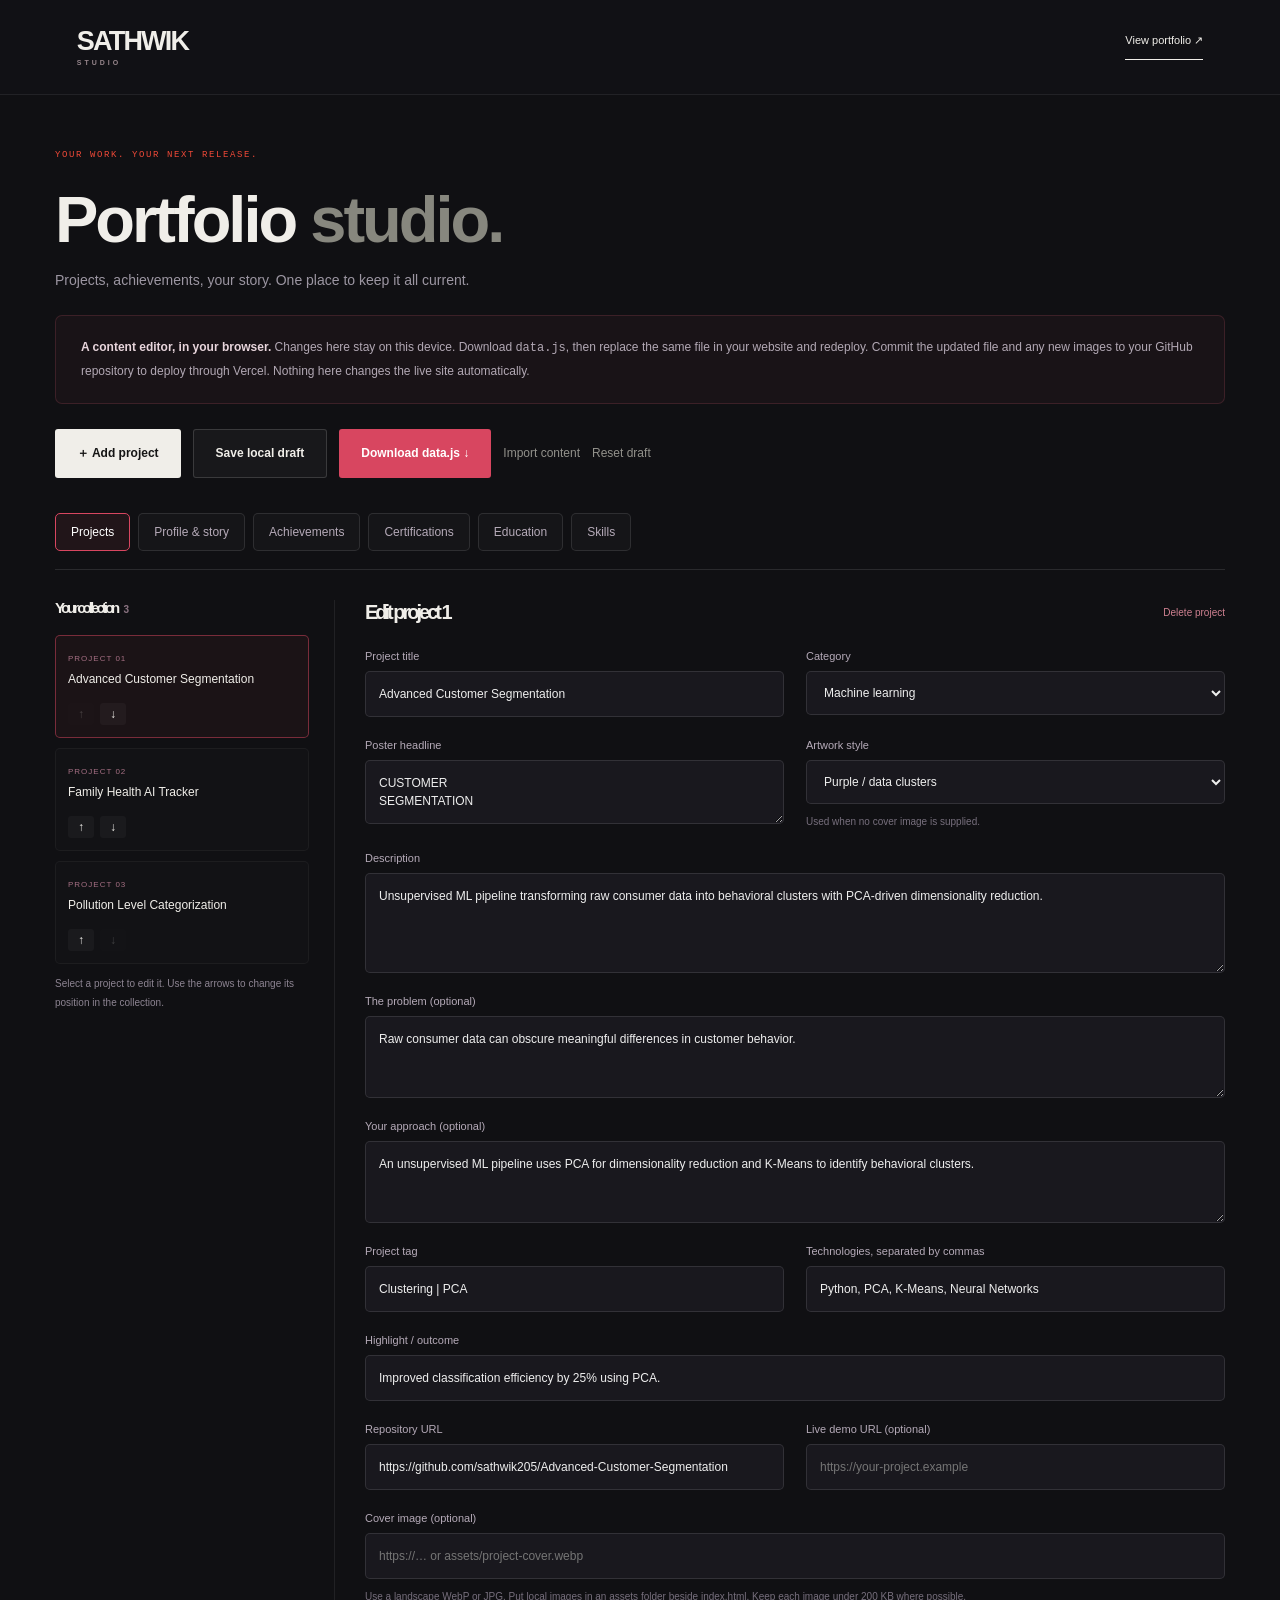
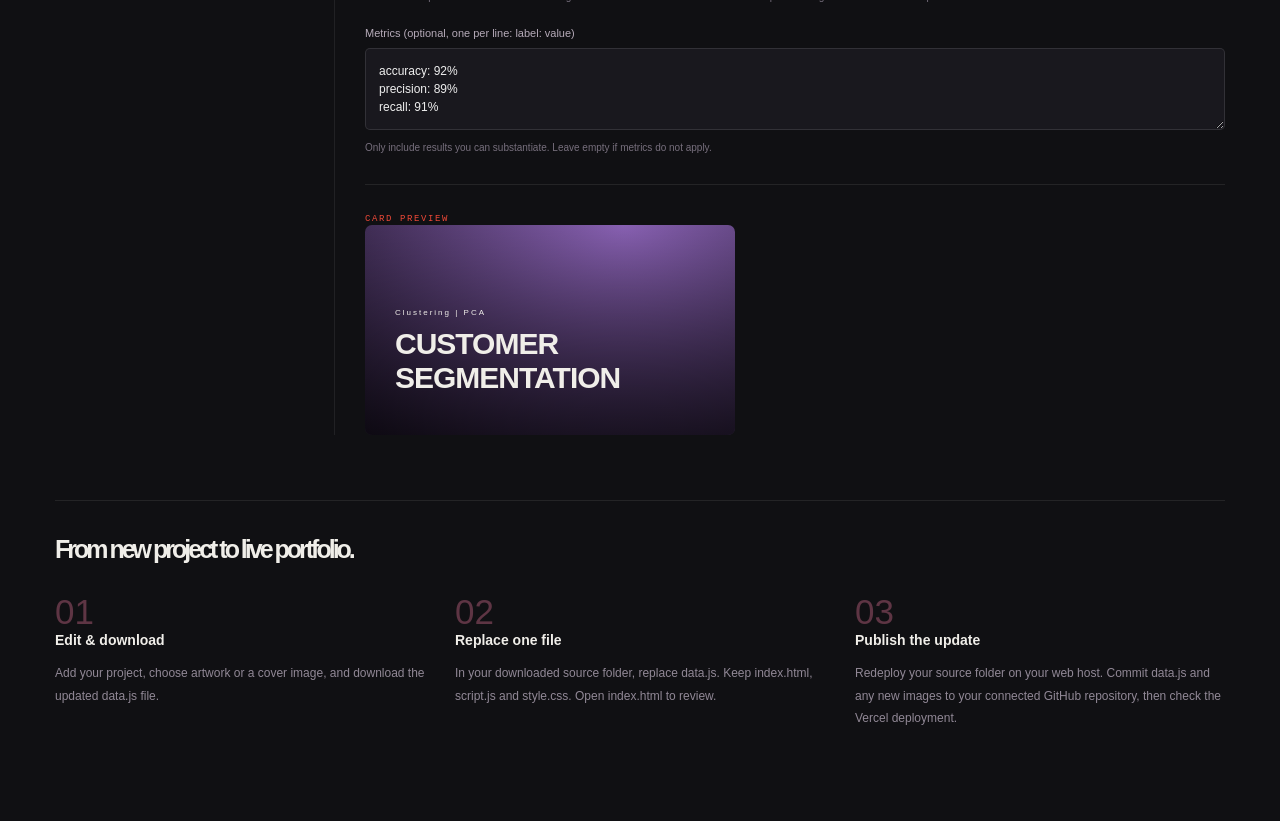
==== commit 00c8762a: "Add files via upload" ====
--- a/editor.html
+++ b/editor.html
@@ -1 +1,221 @@
-<!doctype html><html lang="en"><head><meta charset="utf-8"><meta name="viewport" content="width=device-width,initial-scale=1"><meta name="robots" content="noindex"><title>Project Studio | Sathwik</title><link rel="stylesheet" href="style.css"><link rel="stylesheet" href="editor.css"><script src="data.js" defer></script><script src="editor.js" defer></script></head><body class="studio"><header class="studio-header"><a href="index.html" class="wordmark">SATHWIK<span>STUDIO</span></a><a href="index.html" class="text-link">View portfolio ↗</a></header><main class="studio-main"><div class="studio-intro"><p class="eyebrow small">YOUR WORK. YOUR NEXT RELEASE.</p><h1>Project <em>studio.</em></h1><p>Add, edit, and reorder your collection without touching the layout.</p></div><div class="studio-notice"><strong>A content editor, in your browser.</strong> Changes here stay on this device. Download <code>data.js</code>, then replace the same file in your website and redeploy. For the hosted preview, send me the downloaded file in this chat and ask me to publish it. Nothing here changes the live site automatically.</div><div class="studio-toolbar"><button id="new-project" class="button primary">＋ Add project</button><button id="save-draft" class="button secondary">Save local draft</button><button id="export" class="button accent">Download data.js ↓</button><button id="import-open" class="text-button">Import content</button><input id="import" type="file" accept=".js,.json" hidden><button id="reset" class="text-button">Reset draft</button></div><div class="studio-layout"><aside><h2>Your collection <span id="project-total"></span></h2><div id="project-list"></div><p class="studio-tip">Select a project to edit it. Use the arrows to change its position in the collection.</p></aside><div class="studio-workspace"><div id="editor-empty" hidden><h2>Your next project starts here.</h2><p>Choose “Add project” to create the first card.</p></div><form id="project-form"><div class="form-top"><h2 id="form-title">Edit project</h2><button type="button" id="delete-project" class="text-button">Delete project</button></div><div class="form-grid"><label>Project title <input name="title" required maxlength="100" placeholder="Your project name"></label><label>Category <select name="category"><option value="ml">Machine learning</option><option value="ai">Generative AI</option><option value="other">Other / software</option></select></label><label>Poster headline <textarea name="posterTitle" rows="2" maxlength="80" placeholder="Short headline; Enter makes a new line"></textarea></label><label>Artwork style <select name="artwork"><option value="clusters">Purple / data clusters</option><option value="pulse">Teal / health pulse</option><option value="city">Green / city landscape</option></select><span class="field-hint">Used when no cover image is supplied.</span></label><label class="wide">Description <textarea name="description" rows="4" required maxlength="1800" placeholder="What did you build? What problem does it solve?"></textarea></label><label class="wide">The problem (optional)<textarea name="problem" rows="3" maxlength="1200" placeholder="What challenge did this project address?"></textarea></label><label class="wide">Your approach (optional)<textarea name="approach" rows="3" maxlength="1800" placeholder="Describe the implementation and your technical decisions."></textarea></label><label>Project tag <input name="tag" required maxlength="70" placeholder="Computer Vision | Classification"></label><label>Technologies, separated by commas <input name="tech" required maxlength="250" placeholder="Python, TensorFlow, Flask"></label><label class="wide">Highlight / outcome <input name="highlight" maxlength="250" placeholder="A concrete result or important feature"></label><label>Repository URL <input name="github" type="url" placeholder="https://github.com/you/project"></label><label>Live demo URL (optional) <input name="live" type="url" placeholder="https://your-project.example"></label><label class="wide">Cover image (optional) <input name="image" placeholder="https://… or assets/project-cover.webp"><span class="field-hint">Use a landscape WebP or JPG. Put local images in an assets folder beside index.html. Keep each image under 200 KB where possible.</span></label><label class="wide">Metrics (optional, one per line: label: value) <textarea name="metrics" rows="3" placeholder="accuracy: 92%&#10;precision: 89%"></textarea><span class="field-hint">Only include results you can substantiate. Leave empty if metrics do not apply.</span></label></div><div class="studio-preview"><span class="eyebrow small">CARD PREVIEW</span><div id="card-preview"></div></div></form></div></div><section class="publish-steps"><h2>From new project to live portfolio.</h2><div><article><span>01</span><h3>Edit & download</h3><p>Add your project, choose artwork or a cover image, and download the updated data.js file.</p></article><article><span>02</span><h3>Replace one file</h3><p>In your downloaded source folder, replace data.js. Keep index.html, script.js and style.css. Open index.html to review.</p></article><article><span>03</span><h3>Publish the update</h3><p>Redeploy your source folder on your web host. To update this ChatGPT-hosted site, attach data.js in this conversation and ask me to publish it.</p></article></div></section><p id="editor-status" role="status" aria-live="polite"></p></main><dialog id="delete-dialog" aria-labelledby="delete-title"><div class="delete-content"><h2 id="delete-title">Remove this project?</h2><p>This removes it from your local draft. The live site is unchanged.</p><button id="cancel-delete" class="button secondary">Keep project</button><button id="confirm-delete" class="button accent">Remove project</button></div></dialog><dialog id="reset-dialog" aria-labelledby="reset-title"><div class="delete-content"><h2 id="reset-title">Reset the local draft?</h2><p>This discards your draft and reloads the projects bundled with this page. Download your changes first if you want to keep them.</p><button id="cancel-reset" class="button secondary">Keep draft</button><button id="confirm-reset" class="button accent">Reset draft</button></div></dialog></body></html>
+<!doctype html>
+<html lang="en"
+  ><head
+    ><meta charset="utf-8" /><meta
+      name="viewport"
+      content="width=device-width,initial-scale=1" /><meta
+      name="robots"
+      content="noindex" /><title>Portfolio Studio | Sathwik</title
+    ><link rel="stylesheet" href="style.css" /><link
+      rel="stylesheet"
+      href="editor.css" /><script src="data.js" defer></script
+    ><script src="editor.js" defer></script
+    ><script src="editor-content.js" defer></script></head
+  ><body class="studio"
+    ><header class="studio-header"
+      ><a href="index.html" class="wordmark">SATHWIK<span>STUDIO</span></a
+      ><a href="index.html" class="text-link">View portfolio ↗</a></header
+    ><main class="studio-main"
+      ><div class="studio-intro"
+        ><p class="eyebrow small">YOUR WORK. YOUR NEXT RELEASE.</p
+        ><h1>Portfolio <em>studio.</em></h1
+        ><p
+          >Projects, achievements, your story. One place to keep it all current.</p
+        ></div
+      ><div class="studio-notice"
+        ><strong>A content editor, in your browser.</strong> Changes here stay on this
+        device. Download <code>data.js</code>, then replace the same file in your
+        website and redeploy. Commit the updated file and any new images to your GitHub
+        repository to deploy through Vercel. Nothing here changes the live site
+        automatically.</div
+      ><div class="studio-toolbar"
+        ><button id="new-project" class="button primary">＋ Add project</button
+        ><button id="save-draft" class="button secondary">Save local draft</button
+        ><button id="export" class="button accent">Download data.js ↓</button
+        ><button id="import-open" class="text-button">Import content</button
+        ><input id="import" type="file" accept=".js,.json" hidden /><button
+          id="reset"
+          class="text-button"
+          >Reset draft</button
+        ></div
+      ><div class="studio-tabs" role="group" aria-label="Choose content to edit">
+        <button data-panel="projects" aria-pressed="true">Projects</button>
+        <button data-panel="profile" aria-pressed="false">Profile &amp; story</button>
+        <button data-panel="achievements" aria-pressed="false">Achievements</button>
+        <button data-panel="certifications" aria-pressed="false">Certifications</button>
+        <button data-panel="education" aria-pressed="false">Education</button>
+        <button data-panel="skills" aria-pressed="false">Skills</button> </div
+      ><div id="content-panel" hidden></div
+      ><div class="studio-layout" id="projects-panel"
+        ><aside
+          ><h2>Your collection <span id="project-total"></span></h2
+          ><div id="project-list"></div
+          ><p class="studio-tip"
+            >Select a project to edit it. Use the arrows to change its position in the
+            collection.</p
+          ></aside
+        ><div class="studio-workspace"
+          ><div id="editor-empty" hidden
+            ><h2>Your next project starts here.</h2
+            ><p>Choose “Add project” to create the first card.</p></div
+          ><form id="project-form"
+            ><div class="form-top"
+              ><h2 id="form-title">Edit project</h2
+              ><button type="button" id="delete-project" class="text-button"
+                >Delete project</button
+              ></div
+            ><div class="form-grid"
+              ><label
+                >Project title
+                <input
+                  name="title"
+                  required
+                  maxlength="100"
+                  placeholder="Your project name" /></label
+              ><label
+                >Category
+                <select name="category"
+                  ><option value="ml">Machine learning</option
+                  ><option value="ai">Generative AI</option
+                  ><option value="other">Other / software</option></select
+                ></label
+              ><label
+                >Poster headline
+                <textarea
+                  name="posterTitle"
+                  rows="2"
+                  maxlength="80"
+                  placeholder="Short headline; Enter makes a new line"
+                ></textarea></label
+              ><label
+                >Artwork style
+                <select name="artwork"
+                  ><option value="clusters">Purple / data clusters</option
+                  ><option value="pulse">Teal / health pulse</option
+                  ><option value="city">Green / city landscape</option></select
+                ><span class="field-hint"
+                  >Used when no cover image is supplied.</span
+                ></label
+              ><label class="wide"
+                >Description
+                <textarea
+                  name="description"
+                  rows="4"
+                  required
+                  maxlength="1800"
+                  placeholder="What did you build? What problem does it solve?"
+                ></textarea></label
+              ><label class="wide"
+                >The problem (optional)<textarea
+                  name="problem"
+                  rows="3"
+                  maxlength="1200"
+                  placeholder="What challenge did this project address?"
+                ></textarea></label
+              ><label class="wide"
+                >Your approach (optional)<textarea
+                  name="approach"
+                  rows="3"
+                  maxlength="1800"
+                  placeholder="Describe the implementation and your technical decisions."
+                ></textarea></label
+              ><label
+                >Project tag
+                <input
+                  name="tag"
+                  required
+                  maxlength="70"
+                  placeholder="Computer Vision | Classification" /></label
+              ><label
+                >Technologies, separated by commas
+                <input
+                  name="tech"
+                  required
+                  maxlength="250"
+                  placeholder="Python, TensorFlow, Flask" /></label
+              ><label class="wide"
+                >Highlight / outcome
+                <input
+                  name="highlight"
+                  maxlength="250"
+                  placeholder="A concrete result or important feature" /></label
+              ><label
+                >Repository URL
+                <input
+                  name="github"
+                  type="url"
+                  placeholder="https://github.com/you/project" /></label
+              ><label
+                >Live demo URL (optional)
+                <input
+                  name="live"
+                  type="url"
+                  placeholder="https://your-project.example" /></label
+              ><label class="wide"
+                >Cover image (optional)
+                <input
+                  name="image"
+                  placeholder="https://… or assets/project-cover.webp"
+                /><span class="field-hint"
+                  >Use a landscape WebP or JPG. Put local images in an assets folder
+                  beside index.html. Keep each image under 200 KB where possible.</span
+                ></label
+              ><label class="wide"
+                >Metrics (optional, one per line: label: value)
+                <textarea
+                  name="metrics"
+                  rows="3"
+                  placeholder="accuracy: 92%&#10;precision: 89%"
+                ></textarea
+                ><span class="field-hint"
+                  >Only include results you can substantiate. Leave empty if metrics do
+                  not apply.</span
+                ></label
+              ></div
+            ><div class="studio-preview"
+              ><span class="eyebrow small">CARD PREVIEW</span
+              ><div id="card-preview"></div></div></form></div></div
+      ><section class="publish-steps"
+        ><h2>From new project to live portfolio.</h2
+        ><div
+          ><article
+            ><span>01</span><h3>Edit & download</h3
+            ><p
+              >Add your project, choose artwork or a cover image, and download the
+              updated data.js file.</p
+            ></article
+          ><article
+            ><span>02</span><h3>Replace one file</h3
+            ><p
+              >In your downloaded source folder, replace data.js. Keep index.html,
+              script.js and style.css. Open index.html to review.</p
+            ></article
+          ><article
+            ><span>03</span><h3>Publish the update</h3
+            ><p
+              >Redeploy your source folder on your web host. Commit data.js and any new
+              images to your connected GitHub repository, then check the Vercel
+              deployment.</p
+            ></article
+          ></div
+        ></section
+      ><p id="editor-status" role="status" aria-live="polite"></p></main
+    ><dialog id="delete-dialog" aria-labelledby="delete-title"
+      ><div class="delete-content"
+        ><h2 id="delete-title">Remove this project?</h2
+        ><p>This removes it from your local draft. The live site is unchanged.</p
+        ><button id="cancel-delete" class="button secondary">Keep project</button
+        ><button id="confirm-delete" class="button accent">Remove project</button></div
+      ></dialog
+    ><dialog id="reset-dialog" aria-labelledby="reset-title"
+      ><div class="delete-content"
+        ><h2 id="reset-title">Reset the local draft?</h2
+        ><p
+          >This discards your draft and reloads all content bundled with this page.
+          Download your changes first if you want to keep them.</p
+        ><button id="cancel-reset" class="button secondary">Keep draft</button
+        ><button id="confirm-reset" class="button accent">Reset draft</button></div
+      ></dialog
+    ></body
+  ></html
+>
--- a/style.css
+++ b/style.css
@@ -1,39 +1,3307 @@
 /* SATHWIK / Curiosity, Engineered.
    Tokens → base → opening → projects → story → toolkit → contact → motion → responsive.
    No remote fonts, framework, or build step. */
-:root{color-scheme:dark;--bg:#101010;--panel:#191919;--ink:#f0eee9;--muted:#92918b;--red:#ef4938;--line:#ffffff1a;--ease:cubic-bezier(.2,.75,.2,1);--scroll-progress:0;--hero-depth:0px;--hero-opacity:1}
-*{box-sizing:border-box}html{scroll-behavior:smooth;scroll-padding-top:30px}body{margin:0;background:var(--bg);color:var(--ink);font-family:Arial,Helvetica,sans-serif;-webkit-font-smoothing:antialiased}::selection{color:#fff;background:#cd392b}a{color:inherit;text-decoration:none}button,input,textarea,select{font:inherit}button{color:inherit;border:0;cursor:pointer}button,a{touch-action:manipulation;-webkit-tap-highlight-color:transparent}a:focus-visible,button:focus-visible,input:focus-visible,select:focus-visible,textarea:focus-visible{outline:2px solid var(--red);outline-offset:5px}button:disabled{cursor:default}img,svg{max-width:100%}h1,h2,h3,p{margin-top:0}h2{font-size:clamp(38px,4.6vw,72px);line-height:1.05;letter-spacing:-3px;font-weight:600;margin-bottom:0}em{font-style:normal;color:#87877e}.red{color:var(--red)}[hidden]{display:none!important}.muted{color:var(--muted);font-size:12px}.sr-only,.skip{position:absolute;width:1px;height:1px;overflow:hidden;clip-path:inset(50%)}.skip:focus{width:auto;height:auto;clip-path:none;background:white;color:#111;z-index:100;padding:18px}.eyebrow{font:10px 'Courier New',monospace;letter-spacing:1.8px;margin-bottom:22px}.eyebrow.small{font-size:9px;letter-spacing:1.6px;color:var(--red);margin-bottom:22px}.button{display:inline-flex;align-items:center;justify-content:center;gap:24px;min-height:49px;padding:15px 22px;font-size:12px;font-weight:600;border-radius:3px;transition:background .25s,transform .25s var(--ease)}.button:hover{transform:translateY(-3px)}.button>span:last-child{font-size:17px}.primary{background:var(--ink);color:#151515}.primary:hover{background:white}.secondary{background:#ffffff09;border:1px solid #ffffff25;color:var(--ink)}.secondary:hover{background:#ffffff16}.actions{display:flex;gap:12px;flex-wrap:wrap}.text-button{background:none;padding:7px 0;color:var(--muted);font-size:12px}.text-link{font-size:12px;display:inline-flex;align-items:center;justify-content:space-between;gap:35px;padding-bottom:12px;border-bottom:1px solid currentColor}.empty{color:var(--muted);font-size:13px;line-height:1.8;padding:25px 0}.section-pad,.catalog{padding:95px 6%}.section-heading{display:flex;justify-content:space-between;align-items:flex-end;gap:30px;margin-bottom:45px}.section-aside{font-size:12px;line-height:1.8;color:var(--muted);margin:0 0 5px}.reading-progress{position:fixed;inset:0 0 auto;height:2px;z-index:50;pointer-events:none}.reading-progress span{display:block;height:100%;background:var(--red);transform:scaleX(var(--scroll-progress));transform-origin:left}
+:root {
+  color-scheme: dark;
+  --bg: #101010;
+  --panel: #191919;
+  --ink: #f0eee9;
+  --muted: #92918b;
+  --red: #ef4938;
+  --line: #ffffff1a;
+  --ease: cubic-bezier(0.2, 0.75, 0.2, 1);
+  --scroll-progress: 0;
+  --hero-depth: 0px;
+  --hero-opacity: 1;
+}
+* {
+  box-sizing: border-box;
+}
+html {
+  scroll-behavior: smooth;
+  scroll-padding-top: 30px;
+}
+body {
+  margin: 0;
+  background: var(--bg);
+  color: var(--ink);
+  font-family: Arial, Helvetica, sans-serif;
+  -webkit-font-smoothing: antialiased;
+}
+::selection {
+  color: #fff;
+  background: #cd392b;
+}
+a {
+  color: inherit;
+  text-decoration: none;
+}
+button,
+input,
+textarea,
+select {
+  font: inherit;
+}
+button {
+  color: inherit;
+  border: 0;
+  cursor: pointer;
+}
+button,
+a {
+  touch-action: manipulation;
+  -webkit-tap-highlight-color: transparent;
+}
+a:focus-visible,
+button:focus-visible,
+input:focus-visible,
+select:focus-visible,
+textarea:focus-visible {
+  outline: 2px solid var(--red);
+  outline-offset: 5px;
+}
+button:disabled {
+  cursor: default;
+}
+img,
+svg {
+  max-width: 100%;
+}
+h1,
+h2,
+h3,
+p {
+  margin-top: 0;
+}
+h2 {
+  font-size: clamp(38px, 4.6vw, 72px);
+  line-height: 1.05;
+  letter-spacing: -3px;
+  font-weight: 600;
+  margin-bottom: 0;
+}
+em {
+  font-style: normal;
+  color: #87877e;
+}
+.red {
+  color: var(--red);
+}
+[hidden] {
+  display: none !important;
+}
+.muted {
+  color: var(--muted);
+  font-size: 12px;
+}
+.sr-only,
+.skip {
+  position: absolute;
+  width: 1px;
+  height: 1px;
+  overflow: hidden;
+  clip-path: inset(50%);
+}
+.skip:focus {
+  width: auto;
+  height: auto;
+  clip-path: none;
+  background: white;
+  color: #111;
+  z-index: 100;
+  padding: 18px;
+}
+.eyebrow {
+  font:
+    10px "Courier New",
+    monospace;
+  letter-spacing: 1.8px;
+  margin-bottom: 22px;
+}
+.eyebrow.small {
+  font-size: 9px;
+  letter-spacing: 1.6px;
+  color: var(--red);
+  margin-bottom: 22px;
+}
+.button {
+  display: inline-flex;
+  align-items: center;
+  justify-content: center;
+  gap: 24px;
+  min-height: 49px;
+  padding: 15px 22px;
+  font-size: 12px;
+  font-weight: 600;
+  border-radius: 3px;
+  transition:
+    background 0.25s,
+    transform 0.25s var(--ease);
+}
+.button:hover {
+  transform: translateY(-3px);
+}
+.button > span:last-child {
+  font-size: 17px;
+}
+.primary {
+  background: var(--ink);
+  color: #151515;
+}
+.primary:hover {
+  background: white;
+}
+.secondary {
+  background: #ffffff09;
+  border: 1px solid #ffffff25;
+  color: var(--ink);
+}
+.secondary:hover {
+  background: #ffffff16;
+}
+.actions {
+  display: flex;
+  gap: 12px;
+  flex-wrap: wrap;
+}
+.text-button {
+  background: none;
+  padding: 7px 0;
+  color: var(--muted);
+  font-size: 12px;
+}
+.text-link {
+  font-size: 12px;
+  display: inline-flex;
+  align-items: center;
+  justify-content: space-between;
+  gap: 35px;
+  padding-bottom: 12px;
+  border-bottom: 1px solid currentColor;
+}
+.empty {
+  color: var(--muted);
+  font-size: 13px;
+  line-height: 1.8;
+  padding: 25px 0;
+}
+.section-pad,
+.catalog {
+  padding: 95px 6%;
+}
+.section-heading {
+  display: flex;
+  justify-content: space-between;
+  align-items: flex-end;
+  gap: 30px;
+  margin-bottom: 45px;
+}
+.section-aside {
+  font-size: 12px;
+  line-height: 1.8;
+  color: var(--muted);
+  margin: 0 0 5px;
+}
+.reading-progress {
+  position: fixed;
+  inset: 0 0 auto;
+  height: 2px;
+  z-index: 50;
+  pointer-events: none;
+}
+.reading-progress span {
+  display: block;
+  height: 100%;
+  background: var(--red);
+  transform: scaleX(var(--scroll-progress));
+  transform-origin: left;
+}
 /* Navigation */
-header{height:100px;padding:0 6%;display:flex;align-items:center;gap:60px;border-bottom:1px solid var(--line);position:relative;z-index:5;background:#101010}.wordmark{font-size:42px;letter-spacing:-5px;line-height:1;font-weight:900;display:flex;align-items:center;gap:0}.brand-dot{color:var(--red);margin-left:1px}.wordmark small{font-size:8px;line-height:1.4;letter-spacing:1px;margin-left:18px;font-weight:400}nav{display:flex;gap:28px;font-size:11px;color:#a6a6a0}nav button{font-size:11px;background:none;color:inherit;padding:0}nav a:hover,nav button:hover,nav .active{color:white}#list-count{color:#6f6e68;font-size:9px;margin-left:3px}.nav-tools{margin-left:auto;display:flex;align-items:center;gap:26px}.contact-nav{font-size:11px}.contact-nav span{font-size:18px;margin-left:15px}.icon-button{display:grid;place-items:center;padding:8px;background:none}.icon-button svg{width:18px;height:18px;fill:none;stroke:currentColor;stroke-width:1.5}
+header {
+  height: 100px;
+  padding: 0 6%;
+  display: flex;
+  align-items: center;
+  gap: 60px;
+  border-bottom: 1px solid var(--line);
+  position: relative;
+  z-index: 5;
+  background: #101010;
+}
+.wordmark {
+  font-size: 42px;
+  letter-spacing: -5px;
+  line-height: 1;
+  font-weight: 900;
+  display: flex;
+  align-items: center;
+  gap: 0;
+}
+.brand-dot {
+  color: var(--red);
+  margin-left: 1px;
+}
+.wordmark small {
+  font-size: 8px;
+  line-height: 1.4;
+  letter-spacing: 1px;
+  margin-left: 18px;
+  font-weight: 400;
+}
+nav {
+  display: flex;
+  gap: 28px;
+  font-size: 11px;
+  color: #a6a6a0;
+}
+nav button {
+  font-size: 11px;
+  background: none;
+  color: inherit;
+  padding: 0;
+}
+nav a:hover,
+nav button:hover,
+nav .active {
+  color: white;
+}
+#list-count {
+  color: #6f6e68;
+  font-size: 9px;
+  margin-left: 3px;
+}
+.nav-tools {
+  margin-left: auto;
+  display: flex;
+  align-items: center;
+  gap: 26px;
+}
+.contact-nav {
+  font-size: 11px;
+}
+.contact-nav span {
+  font-size: 18px;
+  margin-left: 15px;
+}
+.icon-button {
+  display: grid;
+  place-items: center;
+  padding: 8px;
+  background: none;
+}
+.icon-button svg {
+  width: 18px;
+  height: 18px;
+  fill: none;
+  stroke: currentColor;
+  stroke-width: 1.5;
+}
 /* The opening */
-.hero{min-height:760px;height:calc(100svh - 100px);max-height:1100px;position:relative;isolation:isolate;overflow:hidden;padding:110px 6% 160px;display:flex;align-items:center;background:radial-gradient(ellipse at 86% 50%,#39221b38,transparent 56%),#101010}.hero-topline{position:absolute;top:28px;left:6%;right:6%;display:flex;justify-content:space-between;color:#898a83;font:8px 'Courier New',monospace;letter-spacing:1px}.hero-topline>span:first-child{display:flex;align-items:center;gap:7px}.hero-topline i{width:5px;height:5px;background:#b9cbb7;border-radius:50%}.hero-copy{z-index:2;position:relative;width:57%;transform:translateY(var(--hero-depth));opacity:var(--hero-opacity)}.hero-copy>.eyebrow{color:#b7b4ab;margin-bottom:27px;font-size:9px;letter-spacing:2px}.hero h1{font-size:clamp(75px,8.5vw,134px);line-height:.95;letter-spacing:-7.5px;font-weight:750;margin:0 0 28px}.headline-line{display:block;overflow:hidden;padding:0 0 .12em;margin-bottom:-.12em}.headline-line>span,.headline-line>em{display:block;animation:headline-in 1.1s var(--ease) .55s both}.headline-line:nth-child(2)>span{animation-delay:.66s}.headline-line.hero-final{margin-top:12px}.headline-line.hero-final em{font-size:.56em;letter-spacing:-4px;font-weight:400;color:#aaa79d;animation-delay:.78s}.hero-description{font-size:13px;line-height:1.85;color:#aaa79f;max-width:440px;margin-bottom:28px;animation:fade-up .9s .9s both}.hero .actions{animation:fade-up .9s 1s both}.play-icon{font-size:9px!important}.hero-art{position:absolute;right:-1%;top:4%;width:61%;height:85%;z-index:1;pointer-events:none}.sculpture-wrap{position:absolute;inset:0;transform:translate(var(--pointer-x,0px),var(--pointer-y,0px));transition:transform 1s var(--ease)}.sculpture{width:100%;height:100%;object-fit:contain;animation:sculpture-arrive 1.6s var(--ease) .4s both,sculpture-float 10s ease-in-out 2s infinite;filter:drop-shadow(0 35px 20px #0006)}.art-halo{position:absolute;inset:18% 15%;border:1px solid #a88a7422;border-radius:50%;transform:rotate(-30deg) scaleX(1.25);background:radial-gradient(#ef49380c,transparent 65%)}.art-halo:before{content:'';position:absolute;inset:-45px;border:1px solid #a88a740b;border-radius:50%}.art-cross{position:absolute;color:#6e5148;font-size:20px;font-weight:200}.cross-one{top:19%;left:21%}.cross-two{bottom:14%;right:16%}.art-coordinate{position:absolute;bottom:9%;left:27%;font:7px 'Courier New',monospace;letter-spacing:1.5px;color:#8b756a}.art-tag{position:absolute;right:9%;top:61%;border:1px solid #aa8b7040;background:#13120fe0;padding:16px 20px;transform:rotate(-5deg);font:8px 'Courier New',monospace;letter-spacing:1px;box-shadow:0 15px 30px #0003}.art-tag i{display:inline-block;width:4px;height:4px;border-radius:50%;background:#ef4938;margin-right:7px}.art-tag span{display:block;color:#807871;font-size:7px;margin-top:10px;letter-spacing:0}.hero-bottom{position:absolute;left:6%;right:6%;bottom:31px;display:flex;align-items:center;gap:45px;border-top:1px solid var(--line);padding-top:23px;z-index:3}.hero-edition{font:7px 'Courier New',monospace;color:#aaa89f;letter-spacing:1px;line-height:1.7;margin-right:auto}.hero-edition b{font-weight:400;color:#5f615a;font-size:6px}.hero-stat{display:flex;align-items:center;gap:13px}.hero-stat strong{font-size:33px;font-weight:400;letter-spacing:-1.5px}.hero-stat>span{font:7px 'Courier New',monospace;color:#807f78;line-height:1.6}.scroll-cue{margin-left:30px;display:flex;align-items:center;gap:20px;font:7px 'Courier New',monospace;line-height:1.6;color:#95938b}.scroll-cue i{font-style:normal;border:1px solid #ffffff29;border-radius:50%;width:37px;height:37px;display:grid;place-items:center;font-size:16px;transition:transform .3s}.scroll-cue:hover i{transform:translateY(5px)}.ticker{overflow:hidden;border-block:1px solid var(--line);padding:19px 0;background:#171715}.ticker>div{white-space:nowrap;display:flex;align-items:center;gap:50px;width:max-content;font-size:12px;letter-spacing:2px;color:#77776d;animation:ticker-flow 38s linear infinite}.ticker span{font-size:23px;color:var(--red)}
+.hero {
+  min-height: 760px;
+  height: calc(100svh - 100px);
+  max-height: 1100px;
+  position: relative;
+  isolation: isolate;
+  overflow: hidden;
+  padding: 110px 6% 160px;
+  display: flex;
+  align-items: center;
+  background: radial-gradient(ellipse at 86% 50%, #39221b38, transparent 56%), #101010;
+}
+.hero-topline {
+  position: absolute;
+  top: 28px;
+  left: 6%;
+  right: 6%;
+  display: flex;
+  justify-content: space-between;
+  color: #898a83;
+  font:
+    8px "Courier New",
+    monospace;
+  letter-spacing: 1px;
+}
+.hero-topline > span:first-child {
+  display: flex;
+  align-items: center;
+  gap: 7px;
+}
+.hero-topline i {
+  width: 5px;
+  height: 5px;
+  background: #b9cbb7;
+  border-radius: 50%;
+}
+.hero-copy {
+  z-index: 2;
+  position: relative;
+  width: 57%;
+  transform: translateY(var(--hero-depth));
+  opacity: var(--hero-opacity);
+}
+.hero-copy > .eyebrow {
+  color: #b7b4ab;
+  margin-bottom: 27px;
+  font-size: 9px;
+  letter-spacing: 2px;
+}
+.hero h1 {
+  font-size: clamp(75px, 8.5vw, 134px);
+  line-height: 0.95;
+  letter-spacing: -7.5px;
+  font-weight: 750;
+  margin: 0 0 28px;
+}
+.headline-line {
+  display: block;
+  overflow: hidden;
+  padding: 0 0 0.12em;
+  margin-bottom: -0.12em;
+}
+.headline-line > span,
+.headline-line > em {
+  display: block;
+  animation: headline-in 1.1s var(--ease) 0.55s both;
+}
+.headline-line:nth-child(2) > span {
+  animation-delay: 0.66s;
+}
+.headline-line.hero-final {
+  margin-top: 12px;
+}
+.headline-line.hero-final em {
+  font-size: 0.56em;
+  letter-spacing: -4px;
+  font-weight: 400;
+  color: #aaa79d;
+  animation-delay: 0.78s;
+}
+.hero-description {
+  font-size: 13px;
+  line-height: 1.85;
+  color: #aaa79f;
+  max-width: 440px;
+  margin-bottom: 28px;
+  animation: fade-up 0.9s 0.9s both;
+}
+.hero .actions {
+  animation: fade-up 0.9s 1s both;
+}
+.play-icon {
+  font-size: 9px !important;
+}
+.hero-art {
+  position: absolute;
+  right: -1%;
+  top: 4%;
+  width: 61%;
+  height: 85%;
+  z-index: 1;
+  pointer-events: none;
+}
+.sculpture-wrap {
+  position: absolute;
+  inset: 0;
+  transform: translate(var(--pointer-x, 0px), var(--pointer-y, 0px));
+  transition: transform 1s var(--ease);
+}
+.sculpture {
+  width: 100%;
+  height: 100%;
+  object-fit: contain;
+  animation:
+    sculpture-arrive 1.6s var(--ease) 0.4s both,
+    sculpture-float 10s ease-in-out 2s infinite;
+  filter: drop-shadow(0 35px 20px #0006);
+}
+.art-halo {
+  position: absolute;
+  inset: 18% 15%;
+  border: 1px solid #a88a7422;
+  border-radius: 50%;
+  transform: rotate(-30deg) scaleX(1.25);
+  background: radial-gradient(#ef49380c, transparent 65%);
+}
+.art-halo:before {
+  content: "";
+  position: absolute;
+  inset: -45px;
+  border: 1px solid #a88a740b;
+  border-radius: 50%;
+}
+.art-cross {
+  position: absolute;
+  color: #6e5148;
+  font-size: 20px;
+  font-weight: 200;
+}
+.cross-one {
+  top: 19%;
+  left: 21%;
+}
+.cross-two {
+  bottom: 14%;
+  right: 16%;
+}
+.art-coordinate {
+  position: absolute;
+  bottom: 9%;
+  left: 27%;
+  font:
+    7px "Courier New",
+    monospace;
+  letter-spacing: 1.5px;
+  color: #8b756a;
+}
+.art-tag {
+  position: absolute;
+  right: 9%;
+  top: 61%;
+  border: 1px solid #aa8b7040;
+  background: #13120fe0;
+  padding: 16px 20px;
+  transform: rotate(-5deg);
+  font:
+    8px "Courier New",
+    monospace;
+  letter-spacing: 1px;
+  box-shadow: 0 15px 30px #0003;
+}
+.art-tag i {
+  display: inline-block;
+  width: 4px;
+  height: 4px;
+  border-radius: 50%;
+  background: #ef4938;
+  margin-right: 7px;
+}
+.art-tag span {
+  display: block;
+  color: #807871;
+  font-size: 7px;
+  margin-top: 10px;
+  letter-spacing: 0;
+}
+.hero-bottom {
+  position: absolute;
+  left: 6%;
+  right: 6%;
+  bottom: 31px;
+  display: flex;
+  align-items: center;
+  gap: 45px;
+  border-top: 1px solid var(--line);
+  padding-top: 23px;
+  z-index: 3;
+}
+.hero-edition {
+  font:
+    7px "Courier New",
+    monospace;
+  color: #aaa89f;
+  letter-spacing: 1px;
+  line-height: 1.7;
+  margin-right: auto;
+}
+.hero-edition b {
+  font-weight: 400;
+  color: #5f615a;
+  font-size: 6px;
+}
+.hero-stat {
+  display: flex;
+  align-items: center;
+  gap: 13px;
+}
+.hero-stat strong {
+  font-size: 33px;
+  font-weight: 400;
+  letter-spacing: -1.5px;
+}
+.hero-stat > span {
+  font:
+    7px "Courier New",
+    monospace;
+  color: #807f78;
+  line-height: 1.6;
+}
+.scroll-cue {
+  margin-left: 30px;
+  display: flex;
+  align-items: center;
+  gap: 20px;
+  font:
+    7px "Courier New",
+    monospace;
+  line-height: 1.6;
+  color: #95938b;
+}
+.scroll-cue i {
+  font-style: normal;
+  border: 1px solid #ffffff29;
+  border-radius: 50%;
+  width: 37px;
+  height: 37px;
+  display: grid;
+  place-items: center;
+  font-size: 16px;
+  transition: transform 0.3s;
+}
+.scroll-cue:hover i {
+  transform: translateY(5px);
+}
+.ticker {
+  overflow: hidden;
+  border-block: 1px solid var(--line);
+  padding: 19px 0;
+  background: #171715;
+}
+.ticker > div {
+  white-space: nowrap;
+  display: flex;
+  align-items: center;
+  gap: 50px;
+  width: max-content;
+  font-size: 12px;
+  letter-spacing: 2px;
+  color: #77776d;
+  animation: ticker-flow 38s linear infinite;
+}
+.ticker span {
+  font-size: 23px;
+  color: var(--red);
+}
 /* Selected work */
-.feature-stage{border:1px solid #ffffff18;border-radius:5px;overflow:hidden;position:relative;min-height:430px;display:grid;grid-template-columns:44% 56%;background:#171715}.feature-copy{padding:45px;display:flex;flex-direction:column;align-items:flex-start;justify-content:center;position:relative;z-index:2}.feature-meta{font:8px 'Courier New',monospace;letter-spacing:1.5px;color:#cfb391;margin-bottom:27px}.feature-copy h3{font-size:clamp(30px,3vw,48px);letter-spacing:-1.5px;line-height:1.05;margin-bottom:18px}.feature-copy>p{font-size:12px;line-height:1.9;color:#96958b;margin-bottom:20px;max-width:380px}.feature-copy .chips{margin-bottom:25px}.feature-copy .button{font-size:11px;min-height:44px;padding:13px 18px}.feature-visual{position:relative;overflow:hidden;background:#20201a;min-height:430px}.feature-visual .poster-art{position:absolute;inset:0}.feature-visual .poster-art svg{height:100%;width:100%;object-fit:cover}.feature-visual:after{content:'';position:absolute;inset:0;box-shadow:inset 30px 0 70px #0002;pointer-events:none}.visual-caption{position:absolute;bottom:25px;left:30px;z-index:2;font:7px 'Courier New',monospace;letter-spacing:1px;color:#ffffff80}.feature-controls{position:absolute;bottom:18px;right:20px;z-index:3;display:flex;align-items:center;gap:14px;color:#fff}.feature-controls span{font:9px 'Courier New',monospace}.feature-controls button{width:36px;height:36px;border:1px solid #ffffff40;background:#15151580;border-radius:50%;font-size:17px;transition:background .25s}.feature-controls button:hover{background:#fff;color:#111}.feature-stage.changing .feature-copy,.feature-stage.changing .feature-visual{animation:feature-in .45s var(--ease)}.collection-heading{display:flex;align-items:center;justify-content:space-between;gap:20px;margin:45px 0 22px}.collection-heading h3{font-size:13px;font-weight:400;margin:0}.collection-heading h3>span{font:9px monospace;color:#777;margin-left:5px}.filters{display:flex;gap:5px;flex-wrap:wrap}.filters button{background:none;color:#77796f;border:1px solid transparent;border-radius:25px;padding:8px 12px;font-size:9px}.filters button.selected{border-color:#ffffff40;color:#e6e3d8;background:#ffffff05}.project-grid{display:grid;grid-template-columns:repeat(3,minmax(0,1fr));gap:22px}.project-card{min-width:0}.poster{display:block;position:relative;width:100%;text-align:left;aspect-ratio:1.25;overflow:hidden;background:#272324;padding:0;border-radius:4px;border:1px solid #ffffff12;transition:transform .4s var(--ease),box-shadow .4s}.poster:hover{transform:translateY(-5px);box-shadow:0 20px 40px #0005}.poster-art{position:absolute;inset:0;transition:transform .8s var(--ease)}.poster-art svg,.poster-art img{display:block;height:100%;width:100%;object-fit:cover}.poster:hover .poster-art{transform:scale(1.055)}.poster:after{content:'';position:absolute;inset:0;background:linear-gradient(transparent 38%,#090b0dd9 100%)}.poster-label{position:absolute;top:17px;left:20px;z-index:2;font:6px 'Courier New',monospace;letter-spacing:1.7px;display:flex;align-items:center;gap:7px}.poster-label b{font:bold 16px Arial;color:#fff;letter-spacing:-2px}.poster-copy{position:absolute;bottom:25px;left:23px;right:48px;z-index:2;transition:transform .4s}.poster-copy small{font:6px 'Courier New',monospace;letter-spacing:1.4px;line-height:1.6;display:block;color:#d1c5b6}.poster-copy h3{font-size:clamp(23px,2.4vw,37px);line-height:1;letter-spacing:-1.5px;margin:10px 0 0;font-weight:800;overflow-wrap:anywhere}.poster-play{position:absolute;right:18px;bottom:25px;z-index:2;width:29px;height:29px;border:1px solid #ffffff80;border-radius:50%;display:grid;place-items:center;font-size:8px}.poster:hover .poster-copy{transform:translateY(-4px)}.poster:hover .poster-play{background:#fff;color:#111}.card-info{display:flex;align-items:center;gap:12px;padding:17px 0}.card-info .number{font:10px 'Courier New',monospace;color:#6e6c64}.card-info h3{font-size:11px;line-height:1.5;margin:0 0 4px;font-weight:500}.card-info p{font-size:8px;line-height:1.5;color:#7d7c72;margin:0}.save-button{margin-left:auto;flex-shrink:0;border:1px solid #ffffff25;border-radius:50%;width:27px;height:27px;background:none;font-size:18px}.save-button[aria-pressed=true]{color:#d9ba86;border-color:#d9ba86}.gallery-footer{display:flex;justify-content:space-between;gap:20px;border-top:1px solid var(--line);padding-top:18px;margin-top:23px;font:7px 'Courier New',monospace;color:#686b62;line-height:1.7}.saved-section{padding-top:20px}.chips{display:flex;gap:7px;flex-wrap:wrap}.chips span{font-size:8px;padding:6px 9px;border:1px solid #ffffff1c;border-radius:2px;color:#b7b4a7;background:#ffffff03}
+.feature-stage {
+  border: 1px solid #ffffff18;
+  border-radius: 5px;
+  overflow: hidden;
+  position: relative;
+  min-height: 430px;
+  display: grid;
+  grid-template-columns: 44% 56%;
+  background: #171715;
+}
+.feature-copy {
+  padding: 45px;
+  display: flex;
+  flex-direction: column;
+  align-items: flex-start;
+  justify-content: center;
+  position: relative;
+  z-index: 2;
+}
+.feature-meta {
+  font:
+    8px "Courier New",
+    monospace;
+  letter-spacing: 1.5px;
+  color: #cfb391;
+  margin-bottom: 27px;
+}
+.feature-copy h3 {
+  font-size: clamp(30px, 3vw, 48px);
+  letter-spacing: -1.5px;
+  line-height: 1.05;
+  margin-bottom: 18px;
+}
+.feature-copy > p {
+  font-size: 12px;
+  line-height: 1.9;
+  color: #96958b;
+  margin-bottom: 20px;
+  max-width: 380px;
+}
+.feature-copy .chips {
+  margin-bottom: 25px;
+}
+.feature-copy .button {
+  font-size: 11px;
+  min-height: 44px;
+  padding: 13px 18px;
+}
+.feature-visual {
+  position: relative;
+  overflow: hidden;
+  background: #20201a;
+  min-height: 430px;
+}
+.feature-visual .poster-art {
+  position: absolute;
+  inset: 0;
+}
+.feature-visual .poster-art svg {
+  height: 100%;
+  width: 100%;
+  object-fit: cover;
+}
+.feature-visual:after {
+  content: "";
+  position: absolute;
+  inset: 0;
+  box-shadow: inset 30px 0 70px #0002;
+  pointer-events: none;
+}
+.visual-caption {
+  position: absolute;
+  bottom: 25px;
+  left: 30px;
+  z-index: 2;
+  font:
+    7px "Courier New",
+    monospace;
+  letter-spacing: 1px;
+  color: #ffffff80;
+}
+.feature-controls {
+  position: absolute;
+  bottom: 18px;
+  right: 20px;
+  z-index: 3;
+  display: flex;
+  align-items: center;
+  gap: 14px;
+  color: #fff;
+}
+.feature-controls span {
+  font:
+    9px "Courier New",
+    monospace;
+}
+.feature-controls button {
+  width: 36px;
+  height: 36px;
+  border: 1px solid #ffffff40;
+  background: #15151580;
+  border-radius: 50%;
+  font-size: 17px;
+  transition: background 0.25s;
+}
+.feature-controls button:hover {
+  background: #fff;
+  color: #111;
+}
+.feature-stage.changing .feature-copy,
+.feature-stage.changing .feature-visual {
+  animation: feature-in 0.45s var(--ease);
+}
+.collection-heading {
+  display: flex;
+  align-items: center;
+  justify-content: space-between;
+  gap: 20px;
+  margin: 45px 0 22px;
+}
+.collection-heading h3 {
+  font-size: 13px;
+  font-weight: 400;
+  margin: 0;
+}
+.collection-heading h3 > span {
+  font: 9px monospace;
+  color: #777;
+  margin-left: 5px;
+}
+.filters {
+  display: flex;
+  gap: 5px;
+  flex-wrap: wrap;
+}
+.filters button {
+  background: none;
+  color: #77796f;
+  border: 1px solid transparent;
+  border-radius: 25px;
+  padding: 8px 12px;
+  font-size: 9px;
+}
+.filters button.selected {
+  border-color: #ffffff40;
+  color: #e6e3d8;
+  background: #ffffff05;
+}
+.project-grid {
+  display: grid;
+  grid-template-columns: repeat(3, minmax(0, 1fr));
+  gap: 22px;
+}
+.project-card {
+  min-width: 0;
+}
+.poster {
+  display: block;
+  position: relative;
+  width: 100%;
+  text-align: left;
+  aspect-ratio: 1.25;
+  overflow: hidden;
+  background: #272324;
+  padding: 0;
+  border-radius: 4px;
+  border: 1px solid #ffffff12;
+  transition:
+    transform 0.4s var(--ease),
+    box-shadow 0.4s;
+}
+.poster:hover {
+  transform: translateY(-5px);
+  box-shadow: 0 20px 40px #0005;
+}
+.poster-art {
+  position: absolute;
+  inset: 0;
+  transition: transform 0.8s var(--ease);
+}
+.poster-art svg,
+.poster-art img {
+  display: block;
+  height: 100%;
+  width: 100%;
+  object-fit: cover;
+}
+.poster:hover .poster-art {
+  transform: scale(1.055);
+}
+.poster:after {
+  content: "";
+  position: absolute;
+  inset: 0;
+  background: linear-gradient(transparent 38%, #090b0dd9 100%);
+}
+.poster-label {
+  position: absolute;
+  top: 17px;
+  left: 20px;
+  z-index: 2;
+  font:
+    6px "Courier New",
+    monospace;
+  letter-spacing: 1.7px;
+  display: flex;
+  align-items: center;
+  gap: 7px;
+}
+.poster-label b {
+  font: bold 16px Arial;
+  color: #fff;
+  letter-spacing: -2px;
+}
+.poster-copy {
+  position: absolute;
+  bottom: 25px;
+  left: 23px;
+  right: 48px;
+  z-index: 2;
+  transition: transform 0.4s;
+}
+.poster-copy small {
+  font:
+    6px "Courier New",
+    monospace;
+  letter-spacing: 1.4px;
+  line-height: 1.6;
+  display: block;
+  color: #d1c5b6;
+}
+.poster-copy h3 {
+  font-size: clamp(23px, 2.4vw, 37px);
+  line-height: 1;
+  letter-spacing: -1.5px;
+  margin: 10px 0 0;
+  font-weight: 800;
+  overflow-wrap: anywhere;
+}
+.poster-play {
+  position: absolute;
+  right: 18px;
+  bottom: 25px;
+  z-index: 2;
+  width: 29px;
+  height: 29px;
+  border: 1px solid #ffffff80;
+  border-radius: 50%;
+  display: grid;
+  place-items: center;
+  font-size: 8px;
+}
+.poster:hover .poster-copy {
+  transform: translateY(-4px);
+}
+.poster:hover .poster-play {
+  background: #fff;
+  color: #111;
+}
+.card-info {
+  display: flex;
+  align-items: center;
+  gap: 12px;
+  padding: 17px 0;
+}
+.card-info .number {
+  font:
+    10px "Courier New",
+    monospace;
+  color: #6e6c64;
+}
+.card-info h3 {
+  font-size: 11px;
+  line-height: 1.5;
+  margin: 0 0 4px;
+  font-weight: 500;
+}
+.card-info p {
+  font-size: 8px;
+  line-height: 1.5;
+  color: #7d7c72;
+  margin: 0;
+}
+.save-button {
+  margin-left: auto;
+  flex-shrink: 0;
+  border: 1px solid #ffffff25;
+  border-radius: 50%;
+  width: 27px;
+  height: 27px;
+  background: none;
+  font-size: 18px;
+}
+.save-button[aria-pressed="true"] {
+  color: #d9ba86;
+  border-color: #d9ba86;
+}
+.gallery-footer {
+  display: flex;
+  justify-content: space-between;
+  gap: 20px;
+  border-top: 1px solid var(--line);
+  padding-top: 18px;
+  margin-top: 23px;
+  font:
+    7px "Courier New",
+    monospace;
+  color: #686b62;
+  line-height: 1.7;
+}
+.saved-section {
+  padding-top: 20px;
+}
+.chips {
+  display: flex;
+  gap: 7px;
+  flex-wrap: wrap;
+}
+.chips span {
+  font-size: 8px;
+  padding: 6px 9px;
+  border: 1px solid #ffffff1c;
+  border-radius: 2px;
+  color: #b7b4a7;
+  background: #ffffff03;
+}
 /* The person: a deliberate change of pace */
-.story{background:#e9e5db;color:#242822;display:grid;grid-template-columns:1fr 1fr;gap:11%;position:relative}.story:before{content:'✳';position:absolute;top:35px;right:40px;color:#c5beb0;font-size:50px}.story h2{font-size:clamp(38px,4.3vw,66px);letter-spacing:-2.8px}.story h2 em{font-family:Georgia,serif;font-style:italic;font-weight:400;color:#6f7365}.story .eyebrow.small{color:#757969}.story-title>p:not(.eyebrow){font-size:13px;line-height:1.95;color:#6e7266;margin:25px 0;max-width:450px}.identity-card{display:flex;align-items:center;gap:15px;margin-top:35px}.identity-avatar{background:#d6d0c3;width:54px;height:61px;border:1px solid #c6c0b0;color:#30372d;position:relative;display:grid;place-items:center;font-weight:bold;font-size:17px;letter-spacing:-1px}.identity-avatar span{position:absolute;right:-6px;bottom:-5px;font-size:19px;color:#d64a37;background:#e9e5db;line-height:1;border-radius:50%}.identity-card strong{display:block;font-size:12px;margin-bottom:7px}.identity-card small{font-size:9px;color:#8a8879}.story .text-link{font-size:11px;color:#353c30;margin-top:10px}.episodes{padding-top:20px}.episode-heading{display:flex;align-items:center;justify-content:space-between;border-bottom:1px solid #303b2c35;padding-bottom:23px}.episode-heading h3{font-size:12px;margin:0}.episode-heading>span{font:7px 'Courier New',monospace;color:#787e6e}.episode{display:grid;grid-template-columns:32px 1fr;gap:20px;padding:29px 0;border-bottom:1px solid #303b2c25;transition:transform .3s}.episode:hover{transform:translateX(6px)}.episode>span{font:12px 'Courier New',monospace;color:#a4aa94}.episode small{font:8px 'Courier New',monospace;color:#919680}.episode h4{font-size:14px;margin:9px 0 8px;font-weight:500}.episode p{font-size:10px;color:#777d6b;line-height:1.7;margin:0}.story-note{display:flex;gap:20px;align-items:center;margin-top:30px}.story-note>span{font-size:47px;color:#9ba58a}.story-note p{font:italic 18px/1.5 Georgia,serif;color:#727d63;margin:0}
+.story {
+  background: #e9e5db;
+  color: #242822;
+  display: grid;
+  grid-template-columns: 1fr 1fr;
+  gap: 11%;
+  position: relative;
+}
+.story:before {
+  content: "✳";
+  position: absolute;
+  top: 35px;
+  right: 40px;
+  color: #c5beb0;
+  font-size: 50px;
+}
+.story h2 {
+  font-size: clamp(38px, 4.3vw, 66px);
+  letter-spacing: -2.8px;
+}
+.story h2 em {
+  font-family: Georgia, serif;
+  font-style: italic;
+  font-weight: 400;
+  color: #6f7365;
+}
+.story .eyebrow.small {
+  color: #757969;
+}
+.story-title > p:not(.eyebrow) {
+  font-size: 13px;
+  line-height: 1.95;
+  color: #6e7266;
+  margin: 25px 0;
+  max-width: 450px;
+}
+.identity-card {
+  display: flex;
+  align-items: center;
+  gap: 15px;
+  margin-top: 35px;
+}
+.identity-avatar {
+  background: #d6d0c3;
+  width: 54px;
+  height: 61px;
+  border: 1px solid #c6c0b0;
+  color: #30372d;
+  position: relative;
+  display: grid;
+  place-items: center;
+  font-weight: bold;
+  font-size: 17px;
+  letter-spacing: -1px;
+}
+.identity-avatar span {
+  position: absolute;
+  right: -6px;
+  bottom: -5px;
+  font-size: 19px;
+  color: #d64a37;
+  background: #e9e5db;
+  line-height: 1;
+  border-radius: 50%;
+}
+.identity-card strong {
+  display: block;
+  font-size: 12px;
+  margin-bottom: 7px;
+}
+.identity-card small {
+  font-size: 9px;
+  color: #8a8879;
+}
+.story .text-link {
+  font-size: 11px;
+  color: #353c30;
+  margin-top: 10px;
+}
+.episodes {
+  padding-top: 20px;
+}
+.episode-heading {
+  display: flex;
+  align-items: center;
+  justify-content: space-between;
+  border-bottom: 1px solid #303b2c35;
+  padding-bottom: 23px;
+}
+.episode-heading h3 {
+  font-size: 12px;
+  margin: 0;
+}
+.episode-heading > span {
+  font:
+    7px "Courier New",
+    monospace;
+  color: #787e6e;
+}
+.episode {
+  display: grid;
+  grid-template-columns: 32px 1fr;
+  gap: 20px;
+  padding: 29px 0;
+  border-bottom: 1px solid #303b2c25;
+  transition: transform 0.3s;
+}
+.episode:hover {
+  transform: translateX(6px);
+}
+.episode > span {
+  font:
+    12px "Courier New",
+    monospace;
+  color: #a4aa94;
+}
+.episode small {
+  font:
+    8px "Courier New",
+    monospace;
+  color: #919680;
+}
+.episode h4 {
+  font-size: 14px;
+  margin: 9px 0 8px;
+  font-weight: 500;
+}
+.episode p {
+  font-size: 10px;
+  color: #777d6b;
+  line-height: 1.7;
+  margin: 0;
+}
+.story-note {
+  display: flex;
+  gap: 20px;
+  align-items: center;
+  margin-top: 30px;
+}
+.story-note > span {
+  font-size: 47px;
+  color: #9ba58a;
+}
+.story-note p {
+  font:
+    italic 18px/1.5 Georgia,
+    serif;
+  color: #727d63;
+  margin: 0;
+}
 /* Toolkit */
-.stack-section{background:#151614}.stack{display:grid;grid-template-columns:repeat(4,1fr);gap:16px}.skill-group{position:relative;text-align:left;background:linear-gradient(140deg,#ffffff04,transparent);border:1px solid #ffffff14;padding:20px;border-radius:3px;overflow:hidden;transition:border .3s,transform .3s}.skill-group:hover{transform:translateY(-5px);border-color:#b2ab8b77}.skill-group[aria-pressed=true]{border-color:#b2ab8b99;background:linear-gradient(140deg,#8b784b20,transparent)}.skill-group h3{font-size:11px;display:flex;gap:10px;align-items:center;margin:25px 0 16px;font-weight:400}.skill-group h3>span{font:7px 'Courier New',monospace;color:#9f9174}.skill-group h3 b{margin-left:auto;font-size:15px;font-weight:400}.skill-group .chips{gap:5px;min-height:46px;align-content:start}.skill-group .chips span{font-size:8px;padding:5px 7px}.skill-visual{height:140px;display:grid;place-items:center;position:relative;perspective:400px;isolation:isolate}.skill-visual>span{font:55px Georgia,serif;color:#d6c5a0;position:relative;z-index:1;text-shadow:0 0 40px #c2ab7330;transition:transform .6s}.skill-visual>i{position:absolute;border:1px solid #a9a08144;width:100px;height:100px;border-radius:14px;transform:rotate(45deg);transition:transform 1s}.skill-visual>i:nth-of-type(2){width:123px;height:123px;border-color:#a9a08122}.skill-visual>i:nth-of-type(3){width:75px;height:75px;border-color:#a9a08122;background:#c5b08704}.skill-group:hover .skill-visual>i{transform:rotate(135deg)}.skill-group:hover .skill-visual>span{transform:translateY(-4px)}.skill-visual-1>i{border-radius:50%;transform:rotateX(60deg)}.skill-visual-1>i:nth-of-type(2){transform:rotateY(55deg)}.skill-visual-2>i{border-radius:1px;transform:rotateX(40deg) rotateZ(30deg)}.skill-visual-3>i{border-radius:50%;transform:rotateX(65deg)}.stack-detail{margin-top:18px;min-height:142px;padding:28px 30px;border-left:2px solid #b9a574;background:#ffffff03;position:relative;overflow:hidden}.stack-detail:after{content:'↗';position:absolute;right:30px;top:15px;font-size:90px;color:#b4a5780c}.stack-detail-label{font:7px 'Courier New',monospace;letter-spacing:1.5px;color:#a89c7d}.stack-detail h3{font-size:16px;letter-spacing:-.3px;margin:10px 0}.stack-detail p{font-size:12px;line-height:1.8;color:#919487;max-width:760px;margin-bottom:0}.services{display:flex;justify-content:space-between;gap:18px;padding-top:30px;color:#686f5d;font-size:9px}.services>span:before{content:'↗';color:#ada487;margin-right:7px}
+.stack-section {
+  background: #151614;
+}
+.stack {
+  display: grid;
+  grid-template-columns: repeat(4, 1fr);
+  gap: 16px;
+}
+.skill-group {
+  position: relative;
+  text-align: left;
+  background: linear-gradient(140deg, #ffffff04, transparent);
+  border: 1px solid #ffffff14;
+  padding: 20px;
+  border-radius: 3px;
+  overflow: hidden;
+  transition:
+    border 0.3s,
+    transform 0.3s;
+}
+.skill-group:hover {
+  transform: translateY(-5px);
+  border-color: #b2ab8b77;
+}
+.skill-group[aria-pressed="true"] {
+  border-color: #b2ab8b99;
+  background: linear-gradient(140deg, #8b784b20, transparent);
+}
+.skill-group h3 {
+  font-size: 11px;
+  display: flex;
+  gap: 10px;
+  align-items: center;
+  margin: 25px 0 16px;
+  font-weight: 400;
+}
+.skill-group h3 > span {
+  font:
+    7px "Courier New",
+    monospace;
+  color: #9f9174;
+}
+.skill-group h3 b {
+  margin-left: auto;
+  font-size: 15px;
+  font-weight: 400;
+}
+.skill-group .chips {
+  gap: 5px;
+  min-height: 46px;
+  align-content: start;
+}
+.skill-group .chips span {
+  font-size: 8px;
+  padding: 5px 7px;
+}
+.skill-visual {
+  height: 140px;
+  display: grid;
+  place-items: center;
+  position: relative;
+  perspective: 400px;
+  isolation: isolate;
+}
+.skill-visual > span {
+  font:
+    55px Georgia,
+    serif;
+  color: #d6c5a0;
+  position: relative;
+  z-index: 1;
+  text-shadow: 0 0 40px #c2ab7330;
+  transition: transform 0.6s;
+}
+.skill-visual > i {
+  position: absolute;
+  border: 1px solid #a9a08144;
+  width: 100px;
+  height: 100px;
+  border-radius: 14px;
+  transform: rotate(45deg);
+  transition: transform 1s;
+}
+.skill-visual > i:nth-of-type(2) {
+  width: 123px;
+  height: 123px;
+  border-color: #a9a08122;
+}
+.skill-visual > i:nth-of-type(3) {
+  width: 75px;
+  height: 75px;
+  border-color: #a9a08122;
+  background: #c5b08704;
+}
+.skill-group:hover .skill-visual > i {
+  transform: rotate(135deg);
+}
+.skill-group:hover .skill-visual > span {
+  transform: translateY(-4px);
+}
+.skill-visual-1 > i {
+  border-radius: 50%;
+  transform: rotateX(60deg);
+}
+.skill-visual-1 > i:nth-of-type(2) {
+  transform: rotateY(55deg);
+}
+.skill-visual-2 > i {
+  border-radius: 1px;
+  transform: rotateX(40deg) rotateZ(30deg);
+}
+.skill-visual-3 > i {
+  border-radius: 50%;
+  transform: rotateX(65deg);
+}
+.stack-detail {
+  margin-top: 18px;
+  min-height: 142px;
+  padding: 28px 30px;
+  border-left: 2px solid #b9a574;
+  background: #ffffff03;
+  position: relative;
+  overflow: hidden;
+}
+.stack-detail:after {
+  content: "↗";
+  position: absolute;
+  right: 30px;
+  top: 15px;
+  font-size: 90px;
+  color: #b4a5780c;
+}
+.stack-detail-label {
+  font:
+    7px "Courier New",
+    monospace;
+  letter-spacing: 1.5px;
+  color: #a89c7d;
+}
+.stack-detail h3 {
+  font-size: 16px;
+  letter-spacing: -0.3px;
+  margin: 10px 0;
+}
+.stack-detail p {
+  font-size: 12px;
+  line-height: 1.8;
+  color: #919487;
+  max-width: 760px;
+  margin-bottom: 0;
+}
+.services {
+  display: flex;
+  justify-content: space-between;
+  gap: 18px;
+  padding-top: 30px;
+  color: #686f5d;
+  font-size: 9px;
+}
+.services > span:before {
+  content: "↗";
+  color: #ada487;
+  margin-right: 7px;
+}
 /* Recognition */
-.recognition{background:#101210}.achievement-grid{display:grid;grid-template-columns:1fr 1fr;gap:25px}.achievement{padding:35px 30px;border:1px solid #ffffff18;display:flex;align-items:center;gap:30px;position:relative;background:radial-gradient(ellipse at 0 0,#b7a67b11,transparent 65%);overflow:hidden}.achievement:after{content:'✧';font-size:100px;position:absolute;right:20px;top:-20px;color:#c6ac6e0d}.achievement strong{font:64px Georgia,serif;letter-spacing:-5px;color:#bcaa7d}.achievement h3{font-size:14px;margin:10px 0;font-weight:500}.achievement p{font-size:11px;line-height:1.8;color:#898e7e;margin:0}.achievement small{font:8px 'Courier New',monospace;color:#9e936f}.credential-title{display:flex;justify-content:space-between;font-size:12px;margin:40px 0 20px;font-weight:400}.credential-title span{color:#8d947e}.cert-grid{display:grid;grid-template-columns:repeat(3,1fr);gap:20px}.certificate{display:block;padding:28px;border:1px solid #ffffff13;position:relative;transition:transform .3s,background .3s;background:#ffffff02}.certificate:hover{transform:translateY(-4px);background:#ffffff04}.certificate:before{content:'✳';display:block;font-size:27px;color:#7b886a;margin-bottom:30px}.certificate h4{font-size:12px;line-height:1.6;font-weight:500;margin:0 0 10px}.certificate p{font-size:10px;line-height:1.8;color:#727c66;margin-bottom:0}.certificate small{font:7px 'Courier New',monospace;display:block;margin-top:20px;color:#b1aa8e}
+.recognition {
+  background: #101210;
+}
+.achievement-grid {
+  display: grid;
+  grid-template-columns: 1fr 1fr;
+  gap: 25px;
+}
+.achievement {
+  padding: 35px 30px;
+  border: 1px solid #ffffff18;
+  display: flex;
+  align-items: center;
+  gap: 30px;
+  position: relative;
+  background: radial-gradient(ellipse at 0 0, #b7a67b11, transparent 65%);
+  overflow: hidden;
+}
+.achievement:after {
+  content: "✧";
+  font-size: 100px;
+  position: absolute;
+  right: 20px;
+  top: -20px;
+  color: #c6ac6e0d;
+}
+.achievement strong {
+  font:
+    64px Georgia,
+    serif;
+  letter-spacing: -5px;
+  color: #bcaa7d;
+}
+.achievement h3 {
+  font-size: 14px;
+  margin: 10px 0;
+  font-weight: 500;
+}
+.achievement p {
+  font-size: 11px;
+  line-height: 1.8;
+  color: #898e7e;
+  margin: 0;
+}
+.achievement small {
+  font:
+    8px "Courier New",
+    monospace;
+  color: #9e936f;
+}
+.credential-title {
+  display: flex;
+  justify-content: space-between;
+  font-size: 12px;
+  margin: 40px 0 20px;
+  font-weight: 400;
+}
+.credential-title span {
+  color: #8d947e;
+}
+.cert-grid {
+  display: grid;
+  grid-template-columns: repeat(3, 1fr);
+  gap: 20px;
+}
+.certificate {
+  display: block;
+  padding: 28px;
+  border: 1px solid #ffffff13;
+  position: relative;
+  transition:
+    transform 0.3s,
+    background 0.3s;
+  background: #ffffff02;
+}
+.certificate:hover {
+  transform: translateY(-4px);
+  background: #ffffff04;
+}
+.certificate:before {
+  content: "✳";
+  display: block;
+  font-size: 27px;
+  color: #7b886a;
+  margin-bottom: 30px;
+}
+.certificate h4 {
+  font-size: 12px;
+  line-height: 1.6;
+  font-weight: 500;
+  margin: 0 0 10px;
+}
+.certificate p {
+  font-size: 10px;
+  line-height: 1.8;
+  color: #727c66;
+  margin-bottom: 0;
+}
+.certificate small {
+  font:
+    7px "Courier New",
+    monospace;
+  display: block;
+  margin-top: 20px;
+  color: #b1aa8e;
+}
 /* The next chapter */
-.contact{background:#df4937;color:#210f0c;position:relative;overflow:hidden;padding-bottom:50px}.contact-top{display:flex;justify-content:space-between;gap:20px;margin-bottom:45px}.contact-top .eyebrow.small{color:#512219;margin:0}.contact-top>span{font:8px 'Courier New',monospace;color:#883527;letter-spacing:1px}.contact h2{font-size:clamp(60px,10vw,155px);line-height:.9;letter-spacing:-7px;font-weight:800;position:relative;margin-bottom:50px}.contact h2 em{color:#f5ddd0}.contact-star{position:absolute;right:1%;top:-15%;font-size:130px;font-weight:400;color:#a33326;animation:star-turn 30s linear infinite}.contact-bottom{display:flex;justify-content:space-between;align-items:center;gap:30px;border-top:1px solid #5b21193b;padding-top:30px}.contact-bottom p{font-size:12px;line-height:1.9;margin:0;color:#70271d}.contact .primary{background:#25120e;color:#f5dfd0}.contact .secondary{border-color:#762f2750;color:#461c14;background:transparent;margin-left:5px}.contact .button:hover{background:#f5dfd0;color:#461c14}.socials{display:flex;align-items:center;gap:30px;margin-top:50px;padding-top:23px;border-top:1px solid #5b21193b;font-size:10px;color:#67261c}.socials>span:last-child{margin-left:auto}footer{background:#101010;padding:45px 6% 30px}.footer-brand{font-size:clamp(65px,14.5vw,230px);letter-spacing:-.065em;font-weight:800;line-height:.9;display:flex;justify-content:space-between;align-items:center;color:#292b25}.footer-brand span{font-size:.55em;color:#33382c}footer>div{display:flex;justify-content:space-between;align-items:center;margin-top:40px;border-top:1px solid var(--line);padding-top:20px;font:8px 'Courier New',monospace;color:#595e51;gap:20px}
+.contact {
+  background: #df4937;
+  color: #210f0c;
+  position: relative;
+  overflow: hidden;
+  padding-bottom: 50px;
+}
+.contact-top {
+  display: flex;
+  justify-content: space-between;
+  gap: 20px;
+  margin-bottom: 45px;
+}
+.contact-top .eyebrow.small {
+  color: #512219;
+  margin: 0;
+}
+.contact-top > span {
+  font:
+    8px "Courier New",
+    monospace;
+  color: #883527;
+  letter-spacing: 1px;
+}
+.contact h2 {
+  font-size: clamp(60px, 10vw, 155px);
+  line-height: 0.9;
+  letter-spacing: -7px;
+  font-weight: 800;
+  position: relative;
+  margin-bottom: 50px;
+}
+.contact h2 em {
+  color: #f5ddd0;
+}
+.contact-star {
+  position: absolute;
+  right: 1%;
+  top: -15%;
+  font-size: 130px;
+  font-weight: 400;
+  color: #a33326;
+  animation: star-turn 30s linear infinite;
+}
+.contact-bottom {
+  display: flex;
+  justify-content: space-between;
+  align-items: center;
+  gap: 30px;
+  border-top: 1px solid #5b21193b;
+  padding-top: 30px;
+}
+.contact-bottom p {
+  font-size: 12px;
+  line-height: 1.9;
+  margin: 0;
+  color: #70271d;
+}
+.contact .primary {
+  background: #25120e;
+  color: #f5dfd0;
+}
+.contact .secondary {
+  border-color: #762f2750;
+  color: #461c14;
+  background: transparent;
+  margin-left: 5px;
+}
+.contact .button:hover {
+  background: #f5dfd0;
+  color: #461c14;
+}
+.socials {
+  display: flex;
+  align-items: center;
+  gap: 30px;
+  margin-top: 50px;
+  padding-top: 23px;
+  border-top: 1px solid #5b21193b;
+  font-size: 10px;
+  color: #67261c;
+}
+.socials > span:last-child {
+  margin-left: auto;
+}
+footer {
+  background: #101010;
+  padding: 45px 6% 30px;
+}
+.footer-brand {
+  font-size: clamp(65px, 14.5vw, 230px);
+  letter-spacing: -0.065em;
+  font-weight: 800;
+  line-height: 0.9;
+  display: flex;
+  justify-content: space-between;
+  align-items: center;
+  color: #292b25;
+}
+.footer-brand span {
+  font-size: 0.55em;
+  color: #33382c;
+}
+footer > div {
+  display: flex;
+  justify-content: space-between;
+  align-items: center;
+  margin-top: 40px;
+  border-top: 1px solid var(--line);
+  padding-top: 20px;
+  font:
+    8px "Courier New",
+    monospace;
+  color: #595e51;
+  gap: 20px;
+}
 /* Dialogs and utilities */
-dialog{background:#191a17;color:var(--ink);border:1px solid #ffffff22;border-radius:6px;width:min(740px,calc(100% - 30px));padding:0;max-height:90vh;max-height:90dvh;box-shadow:0 30px 100px #000b}dialog:not([open]){display:none}dialog::backdrop{background:#000b;backdrop-filter:blur(7px)}body.dialog-open{overflow:hidden}.dialog-close{position:absolute;right:17px;top:17px;width:35px;height:35px;border-radius:50%;font-size:24px;background:#10110ed9;z-index:6}.dialog-close:hover{background:#54332a}.detail-art{height:280px;position:relative;overflow:hidden}.detail-art .poster-art{position:absolute}.detail-art:after{content:'';position:absolute;inset:0;background:linear-gradient(transparent 35%,#191a17)}.detail-body{position:relative;padding:0 38px 38px}.detail-meta{font:8px 'Courier New',monospace;letter-spacing:1.5px;color:#c6b08b;margin-bottom:18px}.detail-body h2{font-size:38px;letter-spacing:-1.6px;line-height:1.1;margin-bottom:20px}.detail-body p{font-size:13px;line-height:1.9;color:#aaa99d}.detail-body .highlight{border-left:2px solid #b5ad8b;padding-left:17px;color:#c2b696}.detail-body .button{margin:24px 5px 0 0}.metric-row{display:flex;flex-wrap:wrap;gap:10px;margin:20px 0}.metric-row div{flex:1;padding:18px;background:#ffffff04;border:1px solid #ffffff0a}.metric-row strong{display:block;font-size:25px;font-weight:400;margin-bottom:5px}.metric-row small{font:7px 'Courier New',monospace;color:#909381}.metric-note{font-size:9px!important;color:#606b56!important}.search-heading{padding:30px 30px 20px}.search-heading h2{font-size:24px;letter-spacing:-.7px;padding-right:35px}#search-input{display:block;margin:0 30px 20px;width:calc(100% - 60px);background:#ffffff06;border:1px solid #ffffff25;padding:16px;border-radius:3px;color:#fff;font-size:16px}#search-results{max-height:45vh;overflow:auto;padding:0 30px}.search-result{display:flex;justify-content:space-between;gap:20px;width:100%;text-align:left;background:none;border-bottom:1px solid var(--line);padding:18px 0;font-size:12px;line-height:1.5}.search-result span{font:7px 'Courier New',monospace;color:#868b78;flex-shrink:0}.search-hint{font-size:10px;padding:15px 30px 20px}.intro-content{padding:45px}.intro-content h2{font-size:45px;letter-spacing:-2px;line-height:1.03;margin-bottom:25px}.intro-bio{font-size:13px;line-height:1.9;color:#a6a799}.intro-facts{display:flex;gap:50px;border-block:1px solid var(--line);padding:22px 0;margin:25px 0}.intro-facts strong{display:block;font-size:27px;font-weight:400}.intro-facts span{font:7px 'Courier New',monospace;letter-spacing:1px;color:#888e79;display:block;margin-top:8px}.intro-content h3{font-size:12px;color:#d4cebc;font-weight:400}.intro-content .actions{margin-top:25px}.intro-project{width:100%;background:none;display:flex;text-align:left;align-items:center;gap:18px;padding:16px 0;border-top:1px solid var(--line)}.intro-project>span:first-child{font:9px 'Courier New',monospace;color:#b09772}.intro-project strong{font-size:12px;font-weight:400;line-height:1.5;display:block}.intro-project small{font-size:9px;line-height:1.7;color:#7c826d;display:block;margin-top:5px}.intro-project>span:last-child{margin-left:auto}#toast{position:fixed;bottom:24px;left:50%;max-width:calc(100% - 30px);transform:translate(-50%,15px);background:#e9e5db;color:#222b1d;padding:14px 22px;border-radius:4px;box-shadow:0 10px 30px #0006;z-index:70;font-size:12px;line-height:1.5;opacity:0;pointer-events:none;transition:opacity .2s,transform .2s}#toast.show{opacity:1;transform:translate(-50%,0)}.chapter-nav{position:fixed;right:15px;top:50%;display:flex;flex-direction:column;gap:15px;transform:translateY(-50%);z-index:10}.chapter-nav a{width:5px;height:5px;border-radius:50%;background:#aaa5;position:relative;box-shadow:0 0 0 1px #0003}.chapter-nav a.current{background:#ee4b38;box-shadow:0 0 0 4px #ee4b3822}.chapter-nav span{position:absolute;right:15px;top:-8px;white-space:nowrap;font-size:9px;padding:6px 10px;background:#151713e8;opacity:0;transform:translateX(5px);transition:opacity .2s,transform .2s;pointer-events:none}.chapter-nav a:hover span,.chapter-nav a:focus-visible span{opacity:1;transform:none}.motion-toggle{position:fixed;right:15px;bottom:15px;border:1px solid #aaa3;border-radius:30px;background:#151713dc;color:#b0af9f;padding:9px 12px;z-index:20;font:8px 'Courier New',monospace}.motion-toggle>span{color:#dd6c4e;margin-right:5px}.noscript-note{padding:30px;font-size:13px;line-height:1.8}.noscript-note a{text-decoration:underline}
+dialog {
+  background: #191a17;
+  color: var(--ink);
+  border: 1px solid #ffffff22;
+  border-radius: 6px;
+  width: min(740px, calc(100% - 30px));
+  padding: 0;
+  max-height: 90vh;
+  max-height: 90dvh;
+  box-shadow: 0 30px 100px #000b;
+}
+dialog:not([open]) {
+  display: none;
+}
+dialog::backdrop {
+  background: #000b;
+  backdrop-filter: blur(7px);
+}
+body.dialog-open {
+  overflow: hidden;
+}
+.dialog-close {
+  position: absolute;
+  right: 17px;
+  top: 17px;
+  width: 35px;
+  height: 35px;
+  border-radius: 50%;
+  font-size: 24px;
+  background: #10110ed9;
+  z-index: 6;
+}
+.dialog-close:hover {
+  background: #54332a;
+}
+.detail-art {
+  height: 280px;
+  position: relative;
+  overflow: hidden;
+}
+.detail-art .poster-art {
+  position: absolute;
+}
+.detail-art:after {
+  content: "";
+  position: absolute;
+  inset: 0;
+  background: linear-gradient(transparent 35%, #191a17);
+}
+.detail-body {
+  position: relative;
+  padding: 0 38px 38px;
+}
+.detail-meta {
+  font:
+    8px "Courier New",
+    monospace;
+  letter-spacing: 1.5px;
+  color: #c6b08b;
+  margin-bottom: 18px;
+}
+.detail-body h2 {
+  font-size: 38px;
+  letter-spacing: -1.6px;
+  line-height: 1.1;
+  margin-bottom: 20px;
+}
+.detail-body p {
+  font-size: 13px;
+  line-height: 1.9;
+  color: #aaa99d;
+}
+.detail-body .highlight {
+  border-left: 2px solid #b5ad8b;
+  padding-left: 17px;
+  color: #c2b696;
+}
+.detail-body .button {
+  margin: 24px 5px 0 0;
+}
+.metric-row {
+  display: flex;
+  flex-wrap: wrap;
+  gap: 10px;
+  margin: 20px 0;
+}
+.metric-row div {
+  flex: 1;
+  padding: 18px;
+  background: #ffffff04;
+  border: 1px solid #ffffff0a;
+}
+.metric-row strong {
+  display: block;
+  font-size: 25px;
+  font-weight: 400;
+  margin-bottom: 5px;
+}
+.metric-row small {
+  font:
+    7px "Courier New",
+    monospace;
+  color: #909381;
+}
+.metric-note {
+  font-size: 9px !important;
+  color: #606b56 !important;
+}
+.search-heading {
+  padding: 30px 30px 20px;
+}
+.search-heading h2 {
+  font-size: 24px;
+  letter-spacing: -0.7px;
+  padding-right: 35px;
+}
+#search-input {
+  display: block;
+  margin: 0 30px 20px;
+  width: calc(100% - 60px);
+  background: #ffffff06;
+  border: 1px solid #ffffff25;
+  padding: 16px;
+  border-radius: 3px;
+  color: #fff;
+  font-size: 16px;
+}
+#search-results {
+  max-height: 45vh;
+  overflow: auto;
+  padding: 0 30px;
+}
+.search-result {
+  display: flex;
+  justify-content: space-between;
+  gap: 20px;
+  width: 100%;
+  text-align: left;
+  background: none;
+  border-bottom: 1px solid var(--line);
+  padding: 18px 0;
+  font-size: 12px;
+  line-height: 1.5;
+}
+.search-result span {
+  font:
+    7px "Courier New",
+    monospace;
+  color: #868b78;
+  flex-shrink: 0;
+}
+.search-hint {
+  font-size: 10px;
+  padding: 15px 30px 20px;
+}
+.intro-content {
+  padding: 45px;
+}
+.intro-content h2 {
+  font-size: 45px;
+  letter-spacing: -2px;
+  line-height: 1.03;
+  margin-bottom: 25px;
+}
+.intro-bio {
+  font-size: 13px;
+  line-height: 1.9;
+  color: #a6a799;
+}
+.intro-facts {
+  display: flex;
+  gap: 50px;
+  border-block: 1px solid var(--line);
+  padding: 22px 0;
+  margin: 25px 0;
+}
+.intro-facts strong {
+  display: block;
+  font-size: 27px;
+  font-weight: 400;
+}
+.intro-facts span {
+  font:
+    7px "Courier New",
+    monospace;
+  letter-spacing: 1px;
+  color: #888e79;
+  display: block;
+  margin-top: 8px;
+}
+.intro-content h3 {
+  font-size: 12px;
+  color: #d4cebc;
+  font-weight: 400;
+}
+.intro-content .actions {
+  margin-top: 25px;
+}
+.intro-project {
+  width: 100%;
+  background: none;
+  display: flex;
+  text-align: left;
+  align-items: center;
+  gap: 18px;
+  padding: 16px 0;
+  border-top: 1px solid var(--line);
+}
+.intro-project > span:first-child {
+  font:
+    9px "Courier New",
+    monospace;
+  color: #b09772;
+}
+.intro-project strong {
+  font-size: 12px;
+  font-weight: 400;
+  line-height: 1.5;
+  display: block;
+}
+.intro-project small {
+  font-size: 9px;
+  line-height: 1.7;
+  color: #7c826d;
+  display: block;
+  margin-top: 5px;
+}
+.intro-project > span:last-child {
+  margin-left: auto;
+}
+#toast {
+  position: fixed;
+  bottom: 24px;
+  left: 50%;
+  max-width: calc(100% - 30px);
+  transform: translate(-50%, 15px);
+  background: #e9e5db;
+  color: #222b1d;
+  padding: 14px 22px;
+  border-radius: 4px;
+  box-shadow: 0 10px 30px #0006;
+  z-index: 70;
+  font-size: 12px;
+  line-height: 1.5;
+  opacity: 0;
+  pointer-events: none;
+  transition:
+    opacity 0.2s,
+    transform 0.2s;
+}
+#toast.show {
+  opacity: 1;
+  transform: translate(-50%, 0);
+}
+.chapter-nav {
+  position: fixed;
+  right: 15px;
+  top: 50%;
+  display: flex;
+  flex-direction: column;
+  gap: 15px;
+  transform: translateY(-50%);
+  z-index: 10;
+}
+.chapter-nav a {
+  width: 5px;
+  height: 5px;
+  border-radius: 50%;
+  background: #aaa5;
+  position: relative;
+  box-shadow: 0 0 0 1px #0003;
+}
+.chapter-nav a.current {
+  background: #ee4b38;
+  box-shadow: 0 0 0 4px #ee4b3822;
+}
+.chapter-nav span {
+  position: absolute;
+  right: 15px;
+  top: -8px;
+  white-space: nowrap;
+  font-size: 9px;
+  padding: 6px 10px;
+  background: #151713e8;
+  opacity: 0;
+  transform: translateX(5px);
+  transition:
+    opacity 0.2s,
+    transform 0.2s;
+  pointer-events: none;
+}
+.chapter-nav a:hover span,
+.chapter-nav a:focus-visible span {
+  opacity: 1;
+  transform: none;
+}
+.motion-toggle {
+  position: fixed;
+  right: 15px;
+  bottom: 15px;
+  border: 1px solid #aaa3;
+  border-radius: 30px;
+  background: #151713dc;
+  color: #b0af9f;
+  padding: 9px 12px;
+  z-index: 20;
+  font:
+    8px "Courier New",
+    monospace;
+}
+.motion-toggle > span {
+  color: #dd6c4e;
+  margin-right: 5px;
+}
+.noscript-note {
+  padding: 30px;
+  font-size: 13px;
+  line-height: 1.8;
+}
+.noscript-note a {
+  text-decoration: underline;
+}
 /* Motion is progressive enhancement; content never depends on a loading gate. */
-.entrance{position:fixed;inset:0;z-index:60;pointer-events:none;animation:entrance-dismiss 1.5s step-end both}.entrance-top,.entrance-bottom{position:absolute;left:0;width:100%;height:50%;background:#141413}.entrance-top{top:0;animation:curtain-up .7s var(--ease) .6s both}.entrance-bottom{bottom:0;animation:curtain-down .7s var(--ease) .6s both}.entrance-title{position:absolute;left:0;right:0;top:50%;text-align:center;transform:translateY(-50%);animation:entrance-text .7s ease both}.entrance-title>span{display:block;font-size:clamp(50px,10vw,150px);font-weight:800;letter-spacing:-.06em;color:#e94b38}.entrance-title small{display:block;font:8px 'Courier New',monospace;letter-spacing:5px;margin-top:15px;color:#9e9a8d}.entrance>i{position:absolute;top:50%;left:0;height:1px;background:#e94b38;width:100%;transform:scaleX(0);animation:entrance-line .7s var(--ease) both}.entrance-skipped .entrance{display:none}.entrance-skipped .headline-line>span,.entrance-skipped .headline-line>em{animation-delay:.05s}.entrance-skipped .hero-description,.entrance-skipped .hero .actions{animation-delay:.2s}.reveal-pending{opacity:0;transform:translateY(35px);transition:opacity .85s var(--ease),transform .85s var(--ease);transition-delay:var(--reveal-delay,0ms)}.reveal-pending.in-view{opacity:1;transform:none}.project-card.reveal-pending{transition-duration:.65s}.ticker:not(.scene-visible)>div,.contact:not(.scene-visible) .contact-star,body:not(.hero-visible) .sculpture{animation-play-state:paused}dialog[open]{animation:dialog-in .3s var(--ease)}dialog[open]::backdrop{animation:fade-in .3s ease}html.motion-paused{scroll-behavior:auto}body.motion-paused *{animation-play-state:paused!important}body.motion-paused .entrance{display:none}body.motion-paused .headline-line>span,body.motion-paused .headline-line>em,body.motion-paused .hero-description,body.motion-paused .hero .actions,body.motion-paused .sculpture,body.motion-paused dialog[open]{animation:none!important}body.motion-paused .hero-copy{transform:none;opacity:1}body.motion-paused .reveal-pending{opacity:1;transform:none;transition:none}body.motion-paused .sculpture-wrap{transform:none;transition:none}
-@keyframes headline-in{from{transform:translateY(110%) rotate(2deg)}to{transform:none}}@keyframes fade-up{from{opacity:0;transform:translateY(15px)}to{opacity:1;transform:none}}@keyframes sculpture-arrive{from{opacity:0;scale:.8;rotate:-18deg}to{opacity:1;scale:1;rotate:0deg}}@keyframes sculpture-float{0%,100%{transform:translateY(0) rotate(0)}50%{transform:translateY(-16px) rotate(5deg)}}@keyframes ticker-flow{to{transform:translateX(-50%)}}@keyframes star-turn{to{transform:rotate(360deg)}}@keyframes feature-in{from{opacity:.3;transform:translateY(10px)}to{opacity:1;transform:none}}@keyframes dialog-in{from{opacity:0;transform:translateY(16px) scale(.98)}to{opacity:1;transform:none}}@keyframes fade-in{from{opacity:0}to{opacity:1}}@keyframes curtain-up{to{transform:translateY(-101%)}}@keyframes curtain-down{to{transform:translateY(101%)}}@keyframes entrance-text{0%{opacity:0;scale:.96}30%,65%{opacity:1;scale:1}100%{opacity:0;scale:1.03}}@keyframes entrance-line{0%,25%{transform:scaleX(0);opacity:0}55%{opacity:.6}100%{transform:scaleX(1);opacity:0}}@keyframes entrance-dismiss{0%{visibility:visible}100%{visibility:hidden}}
+.entrance {
+  position: fixed;
+  inset: 0;
+  z-index: 60;
+  pointer-events: none;
+  animation: entrance-dismiss 1.5s step-end both;
+}
+.entrance-top,
+.entrance-bottom {
+  position: absolute;
+  left: 0;
+  width: 100%;
+  height: 50%;
+  background: #141413;
+}
+.entrance-top {
+  top: 0;
+  animation: curtain-up 0.7s var(--ease) 0.6s both;
+}
+.entrance-bottom {
+  bottom: 0;
+  animation: curtain-down 0.7s var(--ease) 0.6s both;
+}
+.entrance-title {
+  position: absolute;
+  left: 0;
+  right: 0;
+  top: 50%;
+  text-align: center;
+  transform: translateY(-50%);
+  animation: entrance-text 0.7s ease both;
+}
+.entrance-title > span {
+  display: block;
+  font-size: clamp(50px, 10vw, 150px);
+  font-weight: 800;
+  letter-spacing: -0.06em;
+  color: #e94b38;
+}
+.entrance-title small {
+  display: block;
+  font:
+    8px "Courier New",
+    monospace;
+  letter-spacing: 5px;
+  margin-top: 15px;
+  color: #9e9a8d;
+}
+.entrance > i {
+  position: absolute;
+  top: 50%;
+  left: 0;
+  height: 1px;
+  background: #e94b38;
+  width: 100%;
+  transform: scaleX(0);
+  animation: entrance-line 0.7s var(--ease) both;
+}
+.entrance-skipped .entrance {
+  display: none;
+}
+.entrance-skipped .headline-line > span,
+.entrance-skipped .headline-line > em {
+  animation-delay: 0.05s;
+}
+.entrance-skipped .hero-description,
+.entrance-skipped .hero .actions {
+  animation-delay: 0.2s;
+}
+.reveal-pending {
+  opacity: 0;
+  transform: translateY(35px);
+  transition:
+    opacity 0.85s var(--ease),
+    transform 0.85s var(--ease);
+  transition-delay: var(--reveal-delay, 0ms);
+}
+.reveal-pending.in-view {
+  opacity: 1;
+  transform: none;
+}
+.project-card.reveal-pending {
+  transition-duration: 0.65s;
+}
+.ticker:not(.scene-visible) > div,
+.contact:not(.scene-visible) .contact-star,
+body:not(.hero-visible) .sculpture {
+  animation-play-state: paused;
+}
+dialog[open] {
+  animation: dialog-in 0.3s var(--ease);
+}
+dialog[open]::backdrop {
+  animation: fade-in 0.3s ease;
+}
+html.motion-paused {
+  scroll-behavior: auto;
+}
+body.motion-paused * {
+  animation-play-state: paused !important;
+}
+body.motion-paused .entrance {
+  display: none;
+}
+body.motion-paused .headline-line > span,
+body.motion-paused .headline-line > em,
+body.motion-paused .hero-description,
+body.motion-paused .hero .actions,
+body.motion-paused .sculpture,
+body.motion-paused dialog[open] {
+  animation: none !important;
+}
+body.motion-paused .hero-copy {
+  transform: none;
+  opacity: 1;
+}
+body.motion-paused .reveal-pending {
+  opacity: 1;
+  transform: none;
+  transition: none;
+}
+body.motion-paused .sculpture-wrap {
+  transform: none;
+  transition: none;
+}
+@keyframes headline-in {
+  from {
+    transform: translateY(110%) rotate(2deg);
+  }
+  to {
+    transform: none;
+  }
+}
+@keyframes fade-up {
+  from {
+    opacity: 0;
+    transform: translateY(15px);
+  }
+  to {
+    opacity: 1;
+    transform: none;
+  }
+}
+@keyframes sculpture-arrive {
+  from {
+    opacity: 0;
+    scale: 0.8;
+    rotate: -18deg;
+  }
+  to {
+    opacity: 1;
+    scale: 1;
+    rotate: 0deg;
+  }
+}
+@keyframes sculpture-float {
+  0%,
+  100% {
+    transform: translateY(0) rotate(0);
+  }
+  50% {
+    transform: translateY(-16px) rotate(5deg);
+  }
+}
+@keyframes ticker-flow {
+  to {
+    transform: translateX(-50%);
+  }
+}
+@keyframes star-turn {
+  to {
+    transform: rotate(360deg);
+  }
+}
+@keyframes feature-in {
+  from {
+    opacity: 0.3;
+    transform: translateY(10px);
+  }
+  to {
+    opacity: 1;
+    transform: none;
+  }
+}
+@keyframes dialog-in {
+  from {
+    opacity: 0;
+    transform: translateY(16px) scale(0.98);
+  }
+  to {
+    opacity: 1;
+    transform: none;
+  }
+}
+@keyframes fade-in {
+  from {
+    opacity: 0;
+  }
+  to {
+    opacity: 1;
+  }
+}
+@keyframes curtain-up {
+  to {
+    transform: translateY(-101%);
+  }
+}
+@keyframes curtain-down {
+  to {
+    transform: translateY(101%);
+  }
+}
+@keyframes entrance-text {
+  0% {
+    opacity: 0;
+    scale: 0.96;
+  }
+  30%,
+  65% {
+    opacity: 1;
+    scale: 1;
+  }
+  100% {
+    opacity: 0;
+    scale: 1.03;
+  }
+}
+@keyframes entrance-line {
+  0%,
+  25% {
+    transform: scaleX(0);
+    opacity: 0;
+  }
+  55% {
+    opacity: 0.6;
+  }
+  100% {
+    transform: scaleX(1);
+    opacity: 0;
+  }
+}
+@keyframes entrance-dismiss {
+  0% {
+    visibility: visible;
+  }
+  100% {
+    visibility: hidden;
+  }
+}
 /* Responsive composition */
-@media(min-width:1700px){.hero-art{width:57%;right:1%}.hero-copy{width:60%}.hero h1{font-size:145px}.feature-stage{min-height:500px}.feature-visual{min-height:500px}}
-@media(max-width:1100px){header{gap:35px}.hero{min-height:730px;padding-top:100px}.hero h1{font-size:92px;letter-spacing:-6px}.hero-art{width:68%;right:-13%;top:9%}.hero-copy{width:64%}.hero-description{font-size:12px}.hero .button{font-size:10px;padding:13px 16px;gap:13px}.hero-bottom{gap:28px}.hero-stat strong{font-size:28px}.hero-stat>span{font-size:6px}.scroll-cue{margin-left:0}.section-heading{gap:20px}.section-aside{font-size:10px}.feature-copy{padding:30px}.feature-copy h3{font-size:35px}.feature-visual{min-height:400px}.feature-stage{min-height:400px}.project-grid{gap:15px}.poster-copy{left:18px;bottom:20px}.poster-copy h3{font-size:27px}.story{gap:7%}.story h2{font-size:47px}.skill-group{padding:14px}.skill-group h3{font-size:10px;gap:6px}.skill-group h3>span{font-size:6px}.skill-visual{height:120px}.skill-group .chips span{font-size:7px}.achievement{padding:28px 23px;gap:25px}.achievement strong{font-size:52px}.contact-star{font-size:85px}.contact h2{letter-spacing:-5px}.contact .button{font-size:11px}}
-@media(max-width:760px){html{scroll-padding-top:18px}.section-pad,.catalog{padding:65px 6%}h2{font-size:43px;letter-spacing:-2px}.section-heading{flex-direction:column;align-items:flex-start;gap:20px;margin-bottom:30px}.section-aside{font-size:11px}.eyebrow.small{font-size:8px;margin-bottom:20px}header{height:85px;gap:20px}.wordmark{font-size:34px;letter-spacing:-4px}.wordmark small{font-size:6px;letter-spacing:.7px;margin-left:14px}nav{position:absolute;left:6%;right:6%;top:103px;gap:25px;z-index:5;font-size:10px}nav button{font-size:10px}.nav-tools{gap:12px}.contact-nav{font-size:9px}.contact-nav span{margin-left:8px;font-size:15px}.icon-button svg{width:16px}.hero{height:auto;min-height:960px;display:block;padding:125px 6% 450px}.hero-topline{top:60px;left:6%;right:6%;font-size:6px;letter-spacing:.5px}.hero-topline>span:last-child{display:none}.hero-copy{width:100%;max-width:520px;transform:none!important;opacity:1!important}.hero-copy>.eyebrow{font-size:7px;letter-spacing:1.6px;margin-bottom:22px}.hero h1{font-size:clamp(69px,14vw,105px);letter-spacing:-5px;line-height:.94}.headline-line.hero-final em{font-size:.54em;letter-spacing:-2px}.hero-description{font-size:11px;line-height:1.9;max-width:340px}.hero .button{font-size:10px;min-height:43px;padding:13px 14px;gap:12px}.hero .actions{gap:8px}.hero-art{top:auto;bottom:80px;right:4%;width:92%;height:390px}.sculpture{filter:drop-shadow(0 15px 12px #0004)}.art-tag{right:0;top:67%;padding:12px;font-size:6px}.art-tag span{font-size:6px}.art-coordinate{font-size:5px;left:21%;bottom:3%}.cross-one{top:16%;left:10%}.cross-two{right:7%;bottom:18%}.hero-bottom{bottom:25px;gap:20px;padding-top:20px}.hero-edition{display:none}.hero-stat{gap:9px}.hero-stat strong{font-size:24px}.hero-stat>span{font-size:5px}.scroll-cue{margin-left:auto;gap:10px;font-size:5px}.scroll-cue i{width:29px;height:29px;font-size:14px}.ticker{padding:14px 0}.ticker>div{font-size:8px;gap:30px;letter-spacing:1.5px}.ticker span{font-size:17px}.feature-stage{grid-template-columns:1fr;min-height:0}.feature-copy{padding:30px}.feature-meta{font-size:7px;margin-bottom:20px}.feature-copy h3{font-size:34px;max-width:380px}.feature-copy>p{font-size:11px;max-width:100%}.feature-visual{min-height:280px;order:-1}.feature-controls{bottom:15px;right:15px}.feature-controls button{width:32px;height:32px}.visual-caption{left:20px;bottom:25px;font-size:5px}.collection-heading{align-items:flex-start;flex-direction:column;gap:17px;margin-top:35px}.collection-heading h3{font-size:12px}.filters button{padding:7px 10px;font-size:8px}.project-grid{display:flex;overflow-x:auto;scroll-snap-type:x mandatory;gap:16px;padding:5px 0 15px;overscroll-behavior-x:contain}.project-card{flex:0 0 84%;scroll-snap-align:start}.poster{aspect-ratio:1.28}.poster-copy h3{font-size:34px}.poster-copy{left:22px;bottom:25px}.card-info h3{font-size:11px}.card-info p{font-size:8px}.gallery-footer{font-size:7px}.gallery-footer>span:last-child{display:none}.story{display:block;padding-top:65px}.story:before{right:20px;top:20px;font-size:35px}.story h2{font-size:46px;letter-spacing:-2px}.story-title>p:not(.eyebrow){font-size:12px;max-width:100%}.episodes{margin-top:50px;padding-top:0}.episode{padding:25px 0}.episode h4{font-size:13px}.story-note p{font-size:17px}.stack{grid-template-columns:1fr 1fr;gap:12px}.skill-visual{height:110px}.skill-visual>i:nth-of-type(2){width:103px;height:103px}.skill-group{padding:15px}.skill-group h3{font-size:10px;min-height:30px;line-height:1.6;margin-top:15px}.skill-group h3>span{display:none}.skill-group .chips span{font-size:7px;padding:5px}.stack-detail{padding:24px;min-height:180px}.stack-detail p{font-size:11px}.services{flex-wrap:wrap;gap:18px 10px;font-size:8px;line-height:1.6}.services>span{width:47%}.achievement-grid{grid-template-columns:1fr;gap:15px}.achievement{padding:25px;gap:25px}.achievement strong{font-size:58px}.achievement h3{font-size:13px}.achievement p{font-size:10px}.cert-grid{grid-template-columns:1fr;gap:12px}.certificate{padding:24px}.certificate:before{float:right;margin:0;font-size:25px}.certificate h4{font-size:12px;max-width:85%}.certificate p{max-width:90%}.contact{padding:45px 6% 35px}.contact-top{margin-bottom:40px}.contact-top .eyebrow.small{font-size:7px}.contact-top>span{font-size:5px;letter-spacing:.5px}.contact h2{font-size:clamp(50px,10.5vw,80px);letter-spacing:-3px;line-height:.98;margin-bottom:35px}.contact-star{font-size:35px;top:-25px;right:0}.contact-bottom{align-items:flex-start;flex-direction:column;gap:25px;padding-top:25px}.contact-bottom p{font-size:11px}.contact .button{min-height:43px;font-size:11px;padding:12px 18px}.socials{gap:20px;flex-wrap:wrap;font-size:9px;margin-top:30px}.socials>span:last-child{margin-left:0}.chapter-nav{display:none}.motion-toggle{font-size:7px;right:10px;bottom:10px;padding:8px 10px}.detail-art{height:230px}.detail-body{padding:0 25px 30px}.detail-body h2{font-size:29px;letter-spacing:-1px}.detail-body p{font-size:12px}.metric-row div{padding:13px}.metric-row strong{font-size:22px}.detail-body .button{font-size:11px;padding:12px 16px}.intro-content{padding:35px 25px}.intro-content h2{font-size:34px;letter-spacing:-1.5px;padding-right:20px}.intro-bio{font-size:12px}.intro-facts{gap:35px}.intro-facts span{font-size:6px}.intro-project strong{font-size:11px}.intro-project small{font-size:8px}.intro-content .button{font-size:10px;padding:12px 15px}.search-heading{padding:30px 25px 20px}.search-heading h2{font-size:22px;letter-spacing:-.6px}#search-input{margin:0 25px 15px;width:calc(100% - 50px)}#search-results{padding:0 25px}.search-result{font-size:11px}.search-result span{font-size:6px}.search-hint{padding:15px 25px}.reveal-pending{transform:translateY(22px)}footer{padding:35px 6% 55px}.footer-brand{font-size:16vw}footer>div{margin-top:25px;font-size:6px}.entrance-title small{font-size:6px;letter-spacing:3px}}
-@media(max-width:370px){.hero{min-height:920px;padding-bottom:430px}.hero h1{font-size:65px}.hero .button{font-size:9px;padding:12px 11px;gap:8px}.hero-art{height:350px;bottom:95px}.hero-description{font-size:10px}.contact-nav{display:none}.hero-stat strong{font-size:21px}.hero-bottom{gap:15px}.poster-copy h3{font-size:29px}.feature-copy{padding:25px}.feature-copy h3{font-size:30px}.filters button{font-size:7px;padding:7px}.contact h2{font-size:45px}.skill-group{padding:12px}}
-@media(prefers-reduced-motion:reduce){html{scroll-behavior:auto}*,*:before,*:after{animation:none!important;transition:none!important}.entrance{display:none}.reveal-pending{opacity:1;transform:none}.hero-copy{transform:none!important;opacity:1!important}.sculpture-wrap{transform:none!important}.motion-toggle{display:none}}
-@media print{header,.entrance,.hero-art,.motion-toggle,.chapter-nav,.ticker,.feature-controls,.filters,.save-button,.icon-button{display:none!important}body{background:white;color:black}.hero{height:auto;min-height:0;padding:30px}.hero-copy{width:100%;opacity:1;transform:none}.hero-bottom{position:static;margin-top:30px;color:black}.hero h1{font-size:60px}.section-pad,.catalog{padding:30px;break-inside:avoid}.project-grid{display:grid;grid-template-columns:repeat(3,1fr)}.reveal-pending{opacity:1;transform:none}a{text-decoration:underline}.contact{background:#eee;color:black}.contact h2{font-size:60px}.contact h2 em{color:black}footer{display:none}}
-.tab-hidden *{animation-play-state:paused!important}dialog[data-fallback][open]{position:fixed;inset:50% auto auto 50%;margin:0;transform:translate(-50%,-50%);z-index:80;animation:none}body.dialog-open:before{content:'';position:fixed;inset:0;background:#0008;z-index:79;pointer-events:none}body:has(dialog:modal):before{display:none}.feature-controls button:disabled{opacity:.3}.studio .wordmark{display:block;letter-spacing:-1.8px;font-size:27px}.studio .wordmark>span{font-size:7px}
-.sculpture-wrap picture{display:block;width:100%;height:100%}.case-study{display:grid;grid-template-columns:1fr 1fr;gap:25px;border-block:1px solid var(--line);padding:20px 0;margin:24px 0}.case-study h3{font:8px 'Courier New',monospace;letter-spacing:1.5px;color:#c3af8a;margin-bottom:12px}.case-study p{font-size:11px;line-height:1.8;margin:0;white-space:pre-line}@media(max-width:500px){.case-study{grid-template-columns:1fr;gap:20px}}
+@media (min-width: 1700px) {
+  .hero-art {
+    width: 57%;
+    right: 1%;
+  }
+  .hero-copy {
+    width: 60%;
+  }
+  .hero h1 {
+    font-size: 145px;
+  }
+  .feature-stage {
+    min-height: 500px;
+  }
+  .feature-visual {
+    min-height: 500px;
+  }
+}
+@media (max-width: 1100px) {
+  header {
+    gap: 35px;
+  }
+  .hero {
+    min-height: 730px;
+    padding-top: 100px;
+  }
+  .hero h1 {
+    font-size: 92px;
+    letter-spacing: -6px;
+  }
+  .hero-art {
+    width: 68%;
+    right: -13%;
+    top: 9%;
+  }
+  .hero-copy {
+    width: 64%;
+  }
+  .hero-description {
+    font-size: 12px;
+  }
+  .hero .button {
+    font-size: 10px;
+    padding: 13px 16px;
+    gap: 13px;
+  }
+  .hero-bottom {
+    gap: 28px;
+  }
+  .hero-stat strong {
+    font-size: 28px;
+  }
+  .hero-stat > span {
+    font-size: 6px;
+  }
+  .scroll-cue {
+    margin-left: 0;
+  }
+  .section-heading {
+    gap: 20px;
+  }
+  .section-aside {
+    font-size: 10px;
+  }
+  .feature-copy {
+    padding: 30px;
+  }
+  .feature-copy h3 {
+    font-size: 35px;
+  }
+  .feature-visual {
+    min-height: 400px;
+  }
+  .feature-stage {
+    min-height: 400px;
+  }
+  .project-grid {
+    gap: 15px;
+  }
+  .poster-copy {
+    left: 18px;
+    bottom: 20px;
+  }
+  .poster-copy h3 {
+    font-size: 27px;
+  }
+  .story {
+    gap: 7%;
+  }
+  .story h2 {
+    font-size: 47px;
+  }
+  .skill-group {
+    padding: 14px;
+  }
+  .skill-group h3 {
+    font-size: 10px;
+    gap: 6px;
+  }
+  .skill-group h3 > span {
+    font-size: 6px;
+  }
+  .skill-visual {
+    height: 120px;
+  }
+  .skill-group .chips span {
+    font-size: 7px;
+  }
+  .achievement {
+    padding: 28px 23px;
+    gap: 25px;
+  }
+  .achievement strong {
+    font-size: 52px;
+  }
+  .contact-star {
+    font-size: 85px;
+  }
+  .contact h2 {
+    letter-spacing: -5px;
+  }
+  .contact .button {
+    font-size: 11px;
+  }
+}
+@media (max-width: 760px) {
+  html {
+    scroll-padding-top: 18px;
+  }
+  .section-pad,
+  .catalog {
+    padding: 65px 6%;
+  }
+  h2 {
+    font-size: 43px;
+    letter-spacing: -2px;
+  }
+  .section-heading {
+    flex-direction: column;
+    align-items: flex-start;
+    gap: 20px;
+    margin-bottom: 30px;
+  }
+  .section-aside {
+    font-size: 11px;
+  }
+  .eyebrow.small {
+    font-size: 8px;
+    margin-bottom: 20px;
+  }
+  header {
+    height: 85px;
+    gap: 20px;
+  }
+  .wordmark {
+    font-size: 34px;
+    letter-spacing: -4px;
+  }
+  .wordmark small {
+    font-size: 6px;
+    letter-spacing: 0.7px;
+    margin-left: 14px;
+  }
+  nav {
+    position: absolute;
+    left: 6%;
+    right: 6%;
+    top: 103px;
+    gap: 25px;
+    z-index: 5;
+    font-size: 10px;
+  }
+  nav button {
+    font-size: 10px;
+  }
+  .nav-tools {
+    gap: 12px;
+  }
+  .contact-nav {
+    font-size: 9px;
+  }
+  .contact-nav span {
+    margin-left: 8px;
+    font-size: 15px;
+  }
+  .icon-button svg {
+    width: 16px;
+  }
+  .hero {
+    height: auto;
+    min-height: 960px;
+    display: block;
+    padding: 125px 6% 450px;
+  }
+  .hero-topline {
+    top: 60px;
+    left: 6%;
+    right: 6%;
+    font-size: 6px;
+    letter-spacing: 0.5px;
+  }
+  .hero-topline > span:last-child {
+    display: none;
+  }
+  .hero-copy {
+    width: 100%;
+    max-width: 520px;
+    transform: none !important;
+    opacity: 1 !important;
+  }
+  .hero-copy > .eyebrow {
+    font-size: 7px;
+    letter-spacing: 1.6px;
+    margin-bottom: 22px;
+  }
+  .hero h1 {
+    font-size: clamp(69px, 14vw, 105px);
+    letter-spacing: -5px;
+    line-height: 0.94;
+  }
+  .headline-line.hero-final em {
+    font-size: 0.54em;
+    letter-spacing: -2px;
+  }
+  .hero-description {
+    font-size: 11px;
+    line-height: 1.9;
+    max-width: 340px;
+  }
+  .hero .button {
+    font-size: 10px;
+    min-height: 43px;
+    padding: 13px 14px;
+    gap: 12px;
+  }
+  .hero .actions {
+    gap: 8px;
+  }
+  .hero-art {
+    top: auto;
+    bottom: 80px;
+    right: 4%;
+    width: 92%;
+    height: 390px;
+  }
+  .sculpture {
+    filter: drop-shadow(0 15px 12px #0004);
+  }
+  .art-tag {
+    right: 0;
+    top: 67%;
+    padding: 12px;
+    font-size: 6px;
+  }
+  .art-tag span {
+    font-size: 6px;
+  }
+  .art-coordinate {
+    font-size: 5px;
+    left: 21%;
+    bottom: 3%;
+  }
+  .cross-one {
+    top: 16%;
+    left: 10%;
+  }
+  .cross-two {
+    right: 7%;
+    bottom: 18%;
+  }
+  .hero-bottom {
+    bottom: 25px;
+    gap: 20px;
+    padding-top: 20px;
+  }
+  .hero-edition {
+    display: none;
+  }
+  .hero-stat {
+    gap: 9px;
+  }
+  .hero-stat strong {
+    font-size: 24px;
+  }
+  .hero-stat > span {
+    font-size: 5px;
+  }
+  .scroll-cue {
+    margin-left: auto;
+    gap: 10px;
+    font-size: 5px;
+  }
+  .scroll-cue i {
+    width: 29px;
+    height: 29px;
+    font-size: 14px;
+  }
+  .ticker {
+    padding: 14px 0;
+  }
+  .ticker > div {
+    font-size: 8px;
+    gap: 30px;
+    letter-spacing: 1.5px;
+  }
+  .ticker span {
+    font-size: 17px;
+  }
+  .feature-stage {
+    grid-template-columns: 1fr;
+    min-height: 0;
+  }
+  .feature-copy {
+    padding: 30px;
+  }
+  .feature-meta {
+    font-size: 7px;
+    margin-bottom: 20px;
+  }
+  .feature-copy h3 {
+    font-size: 34px;
+    max-width: 380px;
+  }
+  .feature-copy > p {
+    font-size: 11px;
+    max-width: 100%;
+  }
+  .feature-visual {
+    min-height: 280px;
+    order: -1;
+  }
+  .feature-controls {
+    bottom: 15px;
+    right: 15px;
+  }
+  .feature-controls button {
+    width: 32px;
+    height: 32px;
+  }
+  .visual-caption {
+    left: 20px;
+    bottom: 25px;
+    font-size: 5px;
+  }
+  .collection-heading {
+    align-items: flex-start;
+    flex-direction: column;
+    gap: 17px;
+    margin-top: 35px;
+  }
+  .collection-heading h3 {
+    font-size: 12px;
+  }
+  .filters button {
+    padding: 7px 10px;
+    font-size: 8px;
+  }
+  .project-grid {
+    display: flex;
+    overflow-x: auto;
+    scroll-snap-type: x mandatory;
+    gap: 16px;
+    padding: 5px 0 15px;
+    overscroll-behavior-x: contain;
+  }
+  .project-card {
+    flex: 0 0 84%;
+    scroll-snap-align: start;
+  }
+  .poster {
+    aspect-ratio: 1.28;
+  }
+  .poster-copy h3 {
+    font-size: 34px;
+  }
+  .poster-copy {
+    left: 22px;
+    bottom: 25px;
+  }
+  .card-info h3 {
+    font-size: 11px;
+  }
+  .card-info p {
+    font-size: 8px;
+  }
+  .gallery-footer {
+    font-size: 7px;
+  }
+  .gallery-footer > span:last-child {
+    display: none;
+  }
+  .story {
+    display: block;
+    padding-top: 65px;
+  }
+  .story:before {
+    right: 20px;
+    top: 20px;
+    font-size: 35px;
+  }
+  .story h2 {
+    font-size: 46px;
+    letter-spacing: -2px;
+  }
+  .story-title > p:not(.eyebrow) {
+    font-size: 12px;
+    max-width: 100%;
+  }
+  .episodes {
+    margin-top: 50px;
+    padding-top: 0;
+  }
+  .episode {
+    padding: 25px 0;
+  }
+  .episode h4 {
+    font-size: 13px;
+  }
+  .story-note p {
+    font-size: 17px;
+  }
+  .stack {
+    grid-template-columns: 1fr 1fr;
+    gap: 12px;
+  }
+  .skill-visual {
+    height: 110px;
+  }
+  .skill-visual > i:nth-of-type(2) {
+    width: 103px;
+    height: 103px;
+  }
+  .skill-group {
+    padding: 15px;
+  }
+  .skill-group h3 {
+    font-size: 10px;
+    min-height: 30px;
+    line-height: 1.6;
+    margin-top: 15px;
+  }
+  .skill-group h3 > span {
+    display: none;
+  }
+  .skill-group .chips span {
+    font-size: 7px;
+    padding: 5px;
+  }
+  .stack-detail {
+    padding: 24px;
+    min-height: 180px;
+  }
+  .stack-detail p {
+    font-size: 11px;
+  }
+  .services {
+    flex-wrap: wrap;
+    gap: 18px 10px;
+    font-size: 8px;
+    line-height: 1.6;
+  }
+  .services > span {
+    width: 47%;
+  }
+  .achievement-grid {
+    grid-template-columns: 1fr;
+    gap: 15px;
+  }
+  .achievement {
+    padding: 25px;
+    gap: 25px;
+  }
+  .achievement strong {
+    font-size: 58px;
+  }
+  .achievement h3 {
+    font-size: 13px;
+  }
+  .achievement p {
+    font-size: 10px;
+  }
+  .cert-grid {
+    grid-template-columns: 1fr;
+    gap: 12px;
+  }
+  .certificate {
+    padding: 24px;
+  }
+  .certificate:before {
+    float: right;
+    margin: 0;
+    font-size: 25px;
+  }
+  .certificate h4 {
+    font-size: 12px;
+    max-width: 85%;
+  }
+  .certificate p {
+    max-width: 90%;
+  }
+  .contact {
+    padding: 45px 6% 35px;
+  }
+  .contact-top {
+    margin-bottom: 40px;
+  }
+  .contact-top .eyebrow.small {
+    font-size: 7px;
+  }
+  .contact-top > span {
+    font-size: 5px;
+    letter-spacing: 0.5px;
+  }
+  .contact h2 {
+    font-size: clamp(50px, 10.5vw, 80px);
+    letter-spacing: -3px;
+    line-height: 0.98;
+    margin-bottom: 35px;
+  }
+  .contact-star {
+    font-size: 35px;
+    top: -25px;
+    right: 0;
+  }
+  .contact-bottom {
+    align-items: flex-start;
+    flex-direction: column;
+    gap: 25px;
+    padding-top: 25px;
+  }
+  .contact-bottom p {
+    font-size: 11px;
+  }
+  .contact .button {
+    min-height: 43px;
+    font-size: 11px;
+    padding: 12px 18px;
+  }
+  .socials {
+    gap: 20px;
+    flex-wrap: wrap;
+    font-size: 9px;
+    margin-top: 30px;
+  }
+  .socials > span:last-child {
+    margin-left: 0;
+  }
+  .chapter-nav {
+    display: none;
+  }
+  .motion-toggle {
+    font-size: 7px;
+    right: 10px;
+    bottom: 10px;
+    padding: 8px 10px;
+  }
+  .detail-art {
+    height: 230px;
+  }
+  .detail-body {
+    padding: 0 25px 30px;
+  }
+  .detail-body h2 {
+    font-size: 29px;
+    letter-spacing: -1px;
+  }
+  .detail-body p {
+    font-size: 12px;
+  }
+  .metric-row div {
+    padding: 13px;
+  }
+  .metric-row strong {
+    font-size: 22px;
+  }
+  .detail-body .button {
+    font-size: 11px;
+    padding: 12px 16px;
+  }
+  .intro-content {
+    padding: 35px 25px;
+  }
+  .intro-content h2 {
+    font-size: 34px;
+    letter-spacing: -1.5px;
+    padding-right: 20px;
+  }
+  .intro-bio {
+    font-size: 12px;
+  }
+  .intro-facts {
+    gap: 35px;
+  }
+  .intro-facts span {
+    font-size: 6px;
+  }
+  .intro-project strong {
+    font-size: 11px;
+  }
+  .intro-project small {
+    font-size: 8px;
+  }
+  .intro-content .button {
+    font-size: 10px;
+    padding: 12px 15px;
+  }
+  .search-heading {
+    padding: 30px 25px 20px;
+  }
+  .search-heading h2 {
+    font-size: 22px;
+    letter-spacing: -0.6px;
+  }
+  #search-input {
+    margin: 0 25px 15px;
+    width: calc(100% - 50px);
+  }
+  #search-results {
+    padding: 0 25px;
+  }
+  .search-result {
+    font-size: 11px;
+  }
+  .search-result span {
+    font-size: 6px;
+  }
+  .search-hint {
+    padding: 15px 25px;
+  }
+  .reveal-pending {
+    transform: translateY(22px);
+  }
+  footer {
+    padding: 35px 6% 55px;
+  }
+  .footer-brand {
+    font-size: 16vw;
+  }
+  footer > div {
+    margin-top: 25px;
+    font-size: 6px;
+  }
+  .entrance-title small {
+    font-size: 6px;
+    letter-spacing: 3px;
+  }
+}
+@media (max-width: 370px) {
+  .hero {
+    min-height: 920px;
+    padding-bottom: 430px;
+  }
+  .hero h1 {
+    font-size: 65px;
+  }
+  .hero .button {
+    font-size: 9px;
+    padding: 12px 11px;
+    gap: 8px;
+  }
+  .hero-art {
+    height: 350px;
+    bottom: 95px;
+  }
+  .hero-description {
+    font-size: 10px;
+  }
+  .contact-nav {
+    display: none;
+  }
+  .hero-stat strong {
+    font-size: 21px;
+  }
+  .hero-bottom {
+    gap: 15px;
+  }
+  .poster-copy h3 {
+    font-size: 29px;
+  }
+  .feature-copy {
+    padding: 25px;
+  }
+  .feature-copy h3 {
+    font-size: 30px;
+  }
+  .filters button {
+    font-size: 7px;
+    padding: 7px;
+  }
+  .contact h2 {
+    font-size: 45px;
+  }
+  .skill-group {
+    padding: 12px;
+  }
+}
+@media (prefers-reduced-motion: reduce) {
+  html {
+    scroll-behavior: auto;
+  }
+  *,
+  *:before,
+  *:after {
+    animation: none !important;
+    transition: none !important;
+  }
+  .entrance {
+    display: none;
+  }
+  .reveal-pending {
+    opacity: 1;
+    transform: none;
+  }
+  .hero-copy {
+    transform: none !important;
+    opacity: 1 !important;
+  }
+  .sculpture-wrap {
+    transform: none !important;
+  }
+  .motion-toggle {
+    display: none;
+  }
+}
+@media print {
+  header,
+  .entrance,
+  .hero-art,
+  .motion-toggle,
+  .chapter-nav,
+  .ticker,
+  .feature-controls,
+  .filters,
+  .save-button,
+  .icon-button {
+    display: none !important;
+  }
+  body {
+    background: white;
+    color: black;
+  }
+  .hero {
+    height: auto;
+    min-height: 0;
+    padding: 30px;
+  }
+  .hero-copy {
+    width: 100%;
+    opacity: 1;
+    transform: none;
+  }
+  .hero-bottom {
+    position: static;
+    margin-top: 30px;
+    color: black;
+  }
+  .hero h1 {
+    font-size: 60px;
+  }
+  .section-pad,
+  .catalog {
+    padding: 30px;
+    break-inside: avoid;
+  }
+  .project-grid {
+    display: grid;
+    grid-template-columns: repeat(3, 1fr);
+  }
+  .reveal-pending {
+    opacity: 1;
+    transform: none;
+  }
+  a {
+    text-decoration: underline;
+  }
+  .contact {
+    background: #eee;
+    color: black;
+  }
+  .contact h2 {
+    font-size: 60px;
+  }
+  .contact h2 em {
+    color: black;
+  }
+  footer {
+    display: none;
+  }
+}
+.tab-hidden * {
+  animation-play-state: paused !important;
+}
+dialog[data-fallback][open] {
+  position: fixed;
+  inset: 50% auto auto 50%;
+  margin: 0;
+  transform: translate(-50%, -50%);
+  z-index: 80;
+  animation: none;
+}
+body.dialog-open:before {
+  content: "";
+  position: fixed;
+  inset: 0;
+  background: #0008;
+  z-index: 79;
+  pointer-events: none;
+}
+body:has(dialog:modal):before {
+  display: none;
+}
+.feature-controls button:disabled {
+  opacity: 0.3;
+}
+.studio .wordmark {
+  display: block;
+  letter-spacing: -1.8px;
+  font-size: 27px;
+}
+.studio .wordmark > span {
+  font-size: 7px;
+}
+.sculpture-wrap picture {
+  display: block;
+  width: 100%;
+  height: 100%;
+}
+.case-study {
+  display: grid;
+  grid-template-columns: 1fr 1fr;
+  gap: 25px;
+  border-block: 1px solid var(--line);
+  padding: 20px 0;
+  margin: 24px 0;
+}
+.case-study h3 {
+  font:
+    8px "Courier New",
+    monospace;
+  letter-spacing: 1.5px;
+  color: #c3af8a;
+  margin-bottom: 12px;
+}
+.case-study p {
+  font-size: 11px;
+  line-height: 1.8;
+  margin: 0;
+  white-space: pre-line;
+}
+@media (max-width: 500px) {
+  .case-study {
+    grid-template-columns: 1fr;
+    gap: 20px;
+  }
+}
 /* Personal portrait + optional fine-pointer interactions. */
-.hero-person{display:inline-flex;align-items:center;gap:13px;margin-bottom:25px;font:8px 'Courier New',monospace;letter-spacing:1.3px}.hero-person picture{display:block;width:43px;height:43px;overflow:hidden;border-radius:50%;border:1px solid #b4aa8b66;background:#ece9e1;flex-shrink:0;transition:transform .4s var(--ease),box-shadow .4s}.hero-person img{display:block;width:100%;height:100%;object-fit:cover;object-position:center 30%}.hero-person small{display:block;font-size:6px;color:#74776b;letter-spacing:1px;margin-top:7px}.hero-person:hover picture{transform:rotate(-7deg) scale(1.08);box-shadow:0 0 0 4px #ef493815}.identity-avatar picture{display:block;width:100%;height:100%;overflow:hidden}.identity-avatar img{display:block;width:100%;height:100%;object-fit:cover}.identity-avatar>span{z-index:2}.portrait-card{--tilt-x:0deg;--tilt-y:0deg;--spot-x:50%;--spot-y:45%;margin:0 auto;max-width:410px;background:#f7f4ec;border:1px solid #c9c5b9;padding:13px;box-shadow:0 22px 38px #363b2512;transform:perspective(1000px) rotateX(var(--tilt-x)) rotateY(var(--tilt-y));transition:transform .55s var(--ease),box-shadow .55s;position:relative}.portrait-card.is-hovered{transition:transform .16s ease-out,box-shadow .55s;box-shadow:0 30px 55px #363b2525}.portrait-frame{position:relative;aspect-ratio:1;overflow:hidden;background:#ecebe5;isolation:isolate}.portrait-frame picture,.portrait-frame img{display:block;width:100%;height:100%;object-fit:cover}.portrait-frame img{transform:scale(1.015);transition:transform .65s var(--ease)}.portrait-card.is-hovered .portrait-frame img{transform:scale(1.035)}.portrait-light{position:absolute;inset:0;background:radial-gradient(circle at var(--spot-x) var(--spot-y),#fff7 0%,#ffffff18 23%,transparent 60%);opacity:0;pointer-events:none;transition:opacity .35s;mix-blend-mode:soft-light}.portrait-card.is-hovered .portrait-light{opacity:1}.portrait-corner{position:absolute;right:14px;top:11px;color:#d14532;font-size:34px;line-height:1;transition:transform .8s var(--ease)}.portrait-card.is-hovered .portrait-corner{transform:rotate(95deg)}.portrait-edition{position:absolute;left:13px;top:14px;font:6px/1.8 'Courier New',monospace;letter-spacing:1.5px;color:#7a7e71}.portrait-card figcaption{padding:19px 9px 7px;display:flex;align-items:center;justify-content:space-between;gap:15px}.portrait-card figcaption strong{display:block;font:italic 30px Georgia,serif;letter-spacing:-1px;color:#333a2a}.portrait-card figcaption div>span{display:block;font:5px 'Courier New',monospace;letter-spacing:1.1px;color:#878c79;margin-top:8px}.portrait-sign{font:italic 25px Georgia,serif;color:#c44433;transform:rotate(-10deg)}.portrait-hint{font:6px 'Courier New',monospace;letter-spacing:1.5px;color:#969b86;text-align:center;margin:20px 0 40px}.story-title{position:sticky;top:40px;align-self:start}.intro-portrait{display:block;width:80px;height:80px;border-radius:50%;overflow:hidden;border:3px solid #b4a17b55;margin-bottom:27px;background:#eee}.intro-portrait img{display:block;width:100%;height:100%;object-fit:cover}.hover-follow{position:absolute;left:var(--spot-x,50%);top:var(--spot-y,50%);transform:translate(-50%,-50%) scale(.6);opacity:0;z-index:4;pointer-events:none;width:63px;height:63px;background:#f1ede3ed;color:#25271f;border-radius:50%;display:grid;place-items:center;font:7px 'Courier New',monospace;letter-spacing:1px;box-shadow:0 5px 25px #0002;transition:opacity .2s,transform .25s var(--ease)}.poster.is-hovered .hover-follow{opacity:1;transform:translate(-50%,-50%) scale(1)}.pointer-effects .button{translate:var(--mag-x,0px) var(--mag-y,0px);transition:translate .3s var(--ease),transform .25s,background .25s}.pointer-effects .button:focus-visible{translate:0 0}.pointer-effects .poster.is-hovered{box-shadow:0 18px 45px #0005,0 0 0 1px #b4a17b50}.motion-paused .portrait-card{transform:none!important}.motion-paused .portrait-frame img{transform:none!important}.motion-paused .portrait-light,.motion-paused .hover-follow{display:none!important}.motion-paused .button{translate:0 0!important}.motion-paused .portrait-corner{transform:none!important}
-@media(max-width:760px){.story-title{position:static}.portrait-card{max-width:360px;padding:11px}.portrait-card figcaption{padding-top:15px}.portrait-card figcaption strong{font-size:27px}.portrait-card figcaption div>span{font-size:5px}.hero-person{font-size:7px;gap:10px;margin-bottom:22px}.hero-person small{font-size:5px}.hero-person picture{width:36px;height:36px}.intro-portrait{width:65px;height:65px;margin-bottom:22px}.portrait-hint{margin:20px 0 35px}}
-@media(hover:none),(pointer:coarse){.portrait-hint{visibility:hidden;margin:10px 0 25px}.portrait-card{transform:none}.hover-follow{display:none}.portrait-light{display:none}}
-@media(prefers-reduced-motion:reduce){.portrait-card,.portrait-frame img,.portrait-corner{transform:none!important}.portrait-light,.hover-follow{display:none!important}.button{translate:0 0!important}.portrait-hint{visibility:hidden}.hero-person picture{transform:none!important}}
-@media print{.story-title{position:static}.portrait-card{max-width:220px;transform:none;box-shadow:none}.portrait-hint{display:none}}
+.hero-person {
+  display: inline-flex;
+  align-items: center;
+  gap: 13px;
+  margin-bottom: 25px;
+  font:
+    8px "Courier New",
+    monospace;
+  letter-spacing: 1.3px;
+}
+.hero-person picture {
+  display: block;
+  width: 43px;
+  height: 43px;
+  overflow: hidden;
+  border-radius: 50%;
+  border: 1px solid #b4aa8b66;
+  background: #ece9e1;
+  flex-shrink: 0;
+  transition:
+    transform 0.4s var(--ease),
+    box-shadow 0.4s;
+}
+.hero-person img {
+  display: block;
+  width: 100%;
+  height: 100%;
+  object-fit: cover;
+  object-position: center 30%;
+}
+.hero-person small {
+  display: block;
+  font-size: 6px;
+  color: #74776b;
+  letter-spacing: 1px;
+  margin-top: 7px;
+}
+.hero-person:hover picture {
+  transform: rotate(-7deg) scale(1.08);
+  box-shadow: 0 0 0 4px #ef493815;
+}
+.identity-avatar picture {
+  display: block;
+  width: 100%;
+  height: 100%;
+  overflow: hidden;
+}
+.identity-avatar img {
+  display: block;
+  width: 100%;
+  height: 100%;
+  object-fit: cover;
+}
+.identity-avatar > span {
+  z-index: 2;
+}
+.portrait-card {
+  --tilt-x: 0deg;
+  --tilt-y: 0deg;
+  --spot-x: 50%;
+  --spot-y: 45%;
+  margin: 0 auto;
+  max-width: 410px;
+  background: #f7f4ec;
+  border: 1px solid #c9c5b9;
+  padding: 13px;
+  box-shadow: 0 22px 38px #363b2512;
+  transform: perspective(1000px) rotateX(var(--tilt-x)) rotateY(var(--tilt-y));
+  transition:
+    transform 0.55s var(--ease),
+    box-shadow 0.55s;
+  position: relative;
+}
+.portrait-card.is-hovered {
+  transition:
+    transform 0.16s ease-out,
+    box-shadow 0.55s;
+  box-shadow: 0 30px 55px #363b2525;
+}
+.portrait-frame {
+  position: relative;
+  aspect-ratio: 1;
+  overflow: hidden;
+  background: #ecebe5;
+  isolation: isolate;
+}
+.portrait-frame picture,
+.portrait-frame img {
+  display: block;
+  width: 100%;
+  height: 100%;
+  object-fit: cover;
+}
+.portrait-frame img {
+  transform: scale(1.015);
+  transition: transform 0.65s var(--ease);
+}
+.portrait-card.is-hovered .portrait-frame img {
+  transform: scale(1.035);
+}
+.portrait-light {
+  position: absolute;
+  inset: 0;
+  background: radial-gradient(
+    circle at var(--spot-x) var(--spot-y),
+    #fff7 0%,
+    #ffffff18 23%,
+    transparent 60%
+  );
+  opacity: 0;
+  pointer-events: none;
+  transition: opacity 0.35s;
+  mix-blend-mode: soft-light;
+}
+.portrait-card.is-hovered .portrait-light {
+  opacity: 1;
+}
+.portrait-corner {
+  position: absolute;
+  right: 14px;
+  top: 11px;
+  color: #d14532;
+  font-size: 34px;
+  line-height: 1;
+  transition: transform 0.8s var(--ease);
+}
+.portrait-card.is-hovered .portrait-corner {
+  transform: rotate(95deg);
+}
+.portrait-edition {
+  position: absolute;
+  left: 13px;
+  top: 14px;
+  font:
+    6px/1.8 "Courier New",
+    monospace;
+  letter-spacing: 1.5px;
+  color: #7a7e71;
+}
+.portrait-card figcaption {
+  padding: 19px 9px 7px;
+  display: flex;
+  align-items: center;
+  justify-content: space-between;
+  gap: 15px;
+}
+.portrait-card figcaption strong {
+  display: block;
+  font:
+    italic 30px Georgia,
+    serif;
+  letter-spacing: -1px;
+  color: #333a2a;
+}
+.portrait-card figcaption div > span {
+  display: block;
+  font:
+    5px "Courier New",
+    monospace;
+  letter-spacing: 1.1px;
+  color: #878c79;
+  margin-top: 8px;
+}
+.portrait-sign {
+  font:
+    italic 25px Georgia,
+    serif;
+  color: #c44433;
+  transform: rotate(-10deg);
+}
+.portrait-hint {
+  font:
+    6px "Courier New",
+    monospace;
+  letter-spacing: 1.5px;
+  color: #969b86;
+  text-align: center;
+  margin: 20px 0 40px;
+}
+.story-title {
+  position: sticky;
+  top: 40px;
+  align-self: start;
+}
+.intro-portrait {
+  display: block;
+  width: 80px;
+  height: 80px;
+  border-radius: 50%;
+  overflow: hidden;
+  border: 3px solid #b4a17b55;
+  margin-bottom: 27px;
+  background: #eee;
+}
+.intro-portrait img {
+  display: block;
+  width: 100%;
+  height: 100%;
+  object-fit: cover;
+}
+.hover-follow {
+  position: absolute;
+  left: var(--spot-x, 50%);
+  top: var(--spot-y, 50%);
+  transform: translate(-50%, -50%) scale(0.6);
+  opacity: 0;
+  z-index: 4;
+  pointer-events: none;
+  width: 63px;
+  height: 63px;
+  background: #f1ede3ed;
+  color: #25271f;
+  border-radius: 50%;
+  display: grid;
+  place-items: center;
+  font:
+    7px "Courier New",
+    monospace;
+  letter-spacing: 1px;
+  box-shadow: 0 5px 25px #0002;
+  transition:
+    opacity 0.2s,
+    transform 0.25s var(--ease);
+}
+.poster.is-hovered .hover-follow {
+  opacity: 1;
+  transform: translate(-50%, -50%) scale(1);
+}
+.pointer-effects .button {
+  translate: var(--mag-x, 0px) var(--mag-y, 0px);
+  transition:
+    translate 0.3s var(--ease),
+    transform 0.25s,
+    background 0.25s;
+}
+.pointer-effects .button:focus-visible {
+  translate: 0 0;
+}
+.pointer-effects .poster.is-hovered {
+  box-shadow:
+    0 18px 45px #0005,
+    0 0 0 1px #b4a17b50;
+}
+.motion-paused .portrait-card {
+  transform: none !important;
+}
+.motion-paused .portrait-frame img {
+  transform: none !important;
+}
+.motion-paused .portrait-light,
+.motion-paused .hover-follow {
+  display: none !important;
+}
+.motion-paused .button {
+  translate: 0 0 !important;
+}
+.motion-paused .portrait-corner {
+  transform: none !important;
+}
+@media (max-width: 760px) {
+  .story-title {
+    position: static;
+  }
+  .portrait-card {
+    max-width: 360px;
+    padding: 11px;
+  }
+  .portrait-card figcaption {
+    padding-top: 15px;
+  }
+  .portrait-card figcaption strong {
+    font-size: 27px;
+  }
+  .portrait-card figcaption div > span {
+    font-size: 5px;
+  }
+  .hero-person {
+    font-size: 7px;
+    gap: 10px;
+    margin-bottom: 22px;
+  }
+  .hero-person small {
+    font-size: 5px;
+  }
+  .hero-person picture {
+    width: 36px;
+    height: 36px;
+  }
+  .intro-portrait {
+    width: 65px;
+    height: 65px;
+    margin-bottom: 22px;
+  }
+  .portrait-hint {
+    margin: 20px 0 35px;
+  }
+}
+@media (hover: none), (pointer: coarse) {
+  .portrait-hint {
+    visibility: hidden;
+    margin: 10px 0 25px;
+  }
+  .portrait-card {
+    transform: none;
+  }
+  .hover-follow {
+    display: none;
+  }
+  .portrait-light {
+    display: none;
+  }
+}
+@media (prefers-reduced-motion: reduce) {
+  .portrait-card,
+  .portrait-frame img,
+  .portrait-corner {
+    transform: none !important;
+  }
+  .portrait-light,
+  .hover-follow {
+    display: none !important;
+  }
+  .button {
+    translate: 0 0 !important;
+  }
+  .portrait-hint {
+    visibility: hidden;
+  }
+  .hero-person picture {
+    transform: none !important;
+  }
+}
+@media print {
+  .story-title {
+    position: static;
+  }
+  .portrait-card {
+    max-width: 220px;
+    transform: none;
+    box-shadow: none;
+  }
+  .portrait-hint {
+    display: none;
+  }
+}
+
+/* =========================================================
+   FINISHING DETAILS — light motion, same page layout
+   ========================================================= */
+.uppercase,
+.wordmark small,
+.footer-name {
+  text-transform: uppercase;
+}
+.preserve-lines {
+  white-space: pre-line;
+}
+.footer-brand .footer-name {
+  font: inherit;
+  color: inherit;
+  margin: 0;
+}
+.chapter-status {
+  position: fixed;
+  left: 20px;
+  bottom: 23px;
+  display: flex;
+  align-items: center;
+  gap: 10px;
+  z-index: 20;
+  pointer-events: none;
+  font:
+    7px "Courier New",
+    monospace;
+  letter-spacing: 1px;
+  color: #b3ada1;
+  mix-blend-mode: difference;
+}
+.chapter-status-line {
+  width: 23px;
+  height: 1px;
+  background: currentColor;
+}
+#project-grid.is-filtering .project-card {
+  animation: collection-arrive 0.42s var(--ease) var(--card-delay, 0ms) both;
+}
+@keyframes collection-arrive {
+  from {
+    opacity: 0;
+    translate: 0 10px;
+  }
+  to {
+    opacity: 1;
+    translate: 0 0;
+  }
+}
+.achievement {
+  position: relative;
+}
+.achievement::after {
+  content: "";
+  position: absolute;
+  bottom: 0;
+  left: 0;
+  right: 0;
+  height: 1px;
+  background: var(--red);
+  transform: scaleX(0);
+  transform-origin: left;
+  transition: transform 0.45s var(--ease);
+  pointer-events: none;
+}
+.achievement:hover::after,
+.achievement:focus-within::after {
+  transform: scaleX(1);
+}
+@media (max-width: 760px), print {
+  .chapter-status {
+    display: none;
+  }
+}
+@media (prefers-reduced-motion: reduce) {
+  #project-grid .project-card {
+    animation: none;
+  }
+  .achievement::after {
+    transition: none;
+  }
+}
+.motion-paused #project-grid .project-card {
+  animation: none;
+}
+.motion-paused .feature-copy,
+.motion-paused .feature-visual {
+  animation: none !important;
+}
--- a/editor.css
+++ b/editor.css
@@ -1 +1,427 @@
-.studio{background:#101013}.studio-header{position:static;height:95px;background:#111115;border-bottom:1px solid #ffffff12}.studio-header .wordmark span{display:block;font-size:7px;letter-spacing:3px;color:#97868c;margin-top:4px}.studio-header>.text-link{margin-left:auto;font-size:11px}.studio-main{max-width:1250px;margin:auto;padding:55px 40px 80px}.studio-intro h1{font-size:65px;letter-spacing:-3px;margin:15px 0}.studio-intro p:not(.eyebrow){color:#9c96a2;font-size:14px}.studio-notice{margin-top:27px;padding:20px 25px;background:#c6546b0d;border:1px solid #c6546b33;font-size:12px;line-height:1.9;color:#b2a8b4;border-radius:7px}.studio-notice strong{color:#e8d5dc}.studio-toolbar{display:flex;gap:12px;align-items:center;flex-wrap:wrap;margin:25px 0 35px}.accent{background:#d84660;color:#fff}.import-label{font-size:11px;text-decoration:underline;text-underline-offset:5px;cursor:pointer;padding:10px}.import-label:focus-within{outline:2px solid white}.studio-layout{display:grid;grid-template-columns:280px 1fr;gap:30px}.studio-layout aside{border-right:1px solid #ffffff12;padding-right:25px}.studio-layout aside h2{font-size:15px;margin:0 0 20px}.studio-layout aside h2 span{color:#8a7381;font-size:10px;margin-left:5px}.studio-project{padding:12px;background:#ffffff03;border:1px solid #ffffff0b;border-radius:5px;margin-bottom:10px}.studio-project.selected{border-color:#d8466080;background:#b8415710}.studio-select{display:block;width:100%;text-align:left;background:none;padding:5px 0;font-size:12px;line-height:1.5}.studio-select small{display:block;color:#a56f83;font-size:8px;letter-spacing:1px;margin-bottom:5px}.reorder{display:flex;gap:6px;margin-top:10px}.reorder button{background:#ffffff09;border-radius:3px;padding:4px 10px;font-size:12px}.reorder button:disabled{opacity:.2}.studio-tip{color:#8d8492;font-size:10px;line-height:1.9}.form-top{display:flex;align-items:center;justify-content:space-between;margin-bottom:25px;gap:15px}.form-top h2{font-size:20px}.form-top .text-button{color:#cf8191;font-size:10px}.form-grid{display:grid;grid-template-columns:1fr 1fr;gap:22px}.form-grid label{font-size:11px;color:#b5aab8;display:flex;flex-direction:column;gap:9px}.form-grid .wide{grid-column:1/-1}.form-grid input,.form-grid textarea,.form-grid select{display:block;width:100%;border:1px solid #ffffff1c;background:#19181e;border-radius:5px;padding:13px;color:#eee;font:12px Arial;line-height:1.5}.form-grid textarea{resize:vertical}.form-grid input:focus,.form-grid textarea:focus,.form-grid select:focus{outline:1px solid #d84660;border-color:#d84660}.field-hint{color:#776f7d;font-size:10px;line-height:1.7}.studio-preview{border-top:1px solid #ffffff15;margin-top:28px;padding-top:22px}.preview-poster{position:relative;min-height:210px;max-width:370px;padding:30px;display:flex;flex-direction:column;justify-content:flex-end;border-radius:7px;overflow:hidden;background:radial-gradient(ellipse at 70% 0,#8760b1,#22182e)}.preview-poster.pulse{background:radial-gradient(ellipse at 70% 0,#419985,#102c33)}.preview-poster.city{background:radial-gradient(ellipse at 70% 0,#b3a378,#132e26)}.preview-poster img{position:absolute;inset:0;width:100%;height:100%;object-fit:cover}.preview-poster:after{content:'';position:absolute;inset:0;background:linear-gradient(transparent,#0009)}.preview-poster h3{position:relative;z-index:1;font-size:30px;margin:10px 0;white-space:pre-line;font-weight:800;letter-spacing:-1px;overflow-wrap:anywhere}.preview-poster small{position:relative;z-index:1;font-size:8px;letter-spacing:2px}.publish-steps{border-top:1px solid #ffffff15;margin-top:65px;padding-top:35px}.publish-steps h2{font-size:25px}.publish-steps>div{display:grid;grid-template-columns:repeat(3,1fr);gap:30px;margin-top:30px}.publish-steps article>span{font-size:35px;color:#5e3544}.publish-steps h3{font-size:14px}.publish-steps p{font-size:12px;line-height:1.9;color:#918896}#editor-status{position:sticky;bottom:18px;display:none;background:#e5dfe2;color:#23151c;padding:13px 20px;border-radius:6px;font-size:12px;box-shadow:0 4px 20px #0005;z-index:5}#editor-status:not(:empty){display:block}.delete-content{padding:35px}.delete-content h2{font-size:24px}.delete-content p{font-size:13px;color:#aaa;line-height:1.8;margin-bottom:25px}.delete-content .button{margin-right:8px}.studio-workspace{min-width:0}@media(max-width:800px){.studio-main{padding:35px 6%}.studio-layout{grid-template-columns:1fr}.studio-layout aside{border-right:0;border-bottom:1px solid #ffffff15;padding:0 0 20px}.studio-intro h1{font-size:50px}.studio-toolbar{gap:8px}.studio-toolbar .button{font-size:10px;padding:12px}.studio-project{display:inline-block;vertical-align:top;width:calc(50% - 8px);margin-right:4px}.form-grid{gap:15px}.studio-notice{padding:17px}.publish-steps>div{grid-template-columns:1fr;gap:12px}.publish-steps article{border-bottom:1px solid #ffffff10;padding-bottom:15px}.publish-steps article>span{float:left;margin-right:20px}.studio-header{flex-wrap:nowrap}}@media(max-width:450px){.form-grid{grid-template-columns:1fr}.form-grid .wide{grid-column:auto}.form-top h2{font-size:18px}.studio-select{font-size:11px}}
+.studio {
+  background: #101013;
+}
+.studio-header {
+  position: static;
+  height: 95px;
+  background: #111115;
+  border-bottom: 1px solid #ffffff12;
+}
+.studio-header .wordmark span {
+  display: block;
+  font-size: 7px;
+  letter-spacing: 3px;
+  color: #97868c;
+  margin-top: 4px;
+}
+.studio-header > .text-link {
+  margin-left: auto;
+  font-size: 11px;
+}
+.studio-main {
+  max-width: 1250px;
+  margin: auto;
+  padding: 55px 40px 80px;
+}
+.studio-intro h1 {
+  font-size: 65px;
+  letter-spacing: -3px;
+  margin: 15px 0;
+}
+.studio-intro p:not(.eyebrow) {
+  color: #9c96a2;
+  font-size: 14px;
+}
+.studio-notice {
+  margin-top: 27px;
+  padding: 20px 25px;
+  background: #c6546b0d;
+  border: 1px solid #c6546b33;
+  font-size: 12px;
+  line-height: 1.9;
+  color: #b2a8b4;
+  border-radius: 7px;
+}
+.studio-notice strong {
+  color: #e8d5dc;
+}
+.studio-toolbar {
+  display: flex;
+  gap: 12px;
+  align-items: center;
+  flex-wrap: wrap;
+  margin: 25px 0 35px;
+}
+.accent {
+  background: #d84660;
+  color: #fff;
+}
+.import-label {
+  font-size: 11px;
+  text-decoration: underline;
+  text-underline-offset: 5px;
+  cursor: pointer;
+  padding: 10px;
+}
+.import-label:focus-within {
+  outline: 2px solid white;
+}
+.studio-layout {
+  display: grid;
+  grid-template-columns: 280px 1fr;
+  gap: 30px;
+}
+.studio-layout aside {
+  border-right: 1px solid #ffffff12;
+  padding-right: 25px;
+}
+.studio-layout aside h2 {
+  font-size: 15px;
+  margin: 0 0 20px;
+}
+.studio-layout aside h2 span {
+  color: #8a7381;
+  font-size: 10px;
+  margin-left: 5px;
+}
+.studio-project {
+  padding: 12px;
+  background: #ffffff03;
+  border: 1px solid #ffffff0b;
+  border-radius: 5px;
+  margin-bottom: 10px;
+}
+.studio-project.selected {
+  border-color: #d8466080;
+  background: #b8415710;
+}
+.studio-select {
+  display: block;
+  width: 100%;
+  text-align: left;
+  background: none;
+  padding: 5px 0;
+  font-size: 12px;
+  line-height: 1.5;
+}
+.studio-select small {
+  display: block;
+  color: #a56f83;
+  font-size: 8px;
+  letter-spacing: 1px;
+  margin-bottom: 5px;
+}
+.reorder {
+  display: flex;
+  gap: 6px;
+  margin-top: 10px;
+}
+.reorder button {
+  background: #ffffff09;
+  border-radius: 3px;
+  padding: 4px 10px;
+  font-size: 12px;
+}
+.reorder button:disabled {
+  opacity: 0.2;
+}
+.studio-tip {
+  color: #8d8492;
+  font-size: 10px;
+  line-height: 1.9;
+}
+.form-top {
+  display: flex;
+  align-items: center;
+  justify-content: space-between;
+  margin-bottom: 25px;
+  gap: 15px;
+}
+.form-top h2 {
+  font-size: 20px;
+}
+.form-top .text-button {
+  color: #cf8191;
+  font-size: 10px;
+}
+.form-grid {
+  display: grid;
+  grid-template-columns: 1fr 1fr;
+  gap: 22px;
+}
+.form-grid label {
+  font-size: 11px;
+  color: #b5aab8;
+  display: flex;
+  flex-direction: column;
+  gap: 9px;
+}
+.form-grid .wide {
+  grid-column: 1/-1;
+}
+.form-grid input,
+.form-grid textarea,
+.form-grid select {
+  display: block;
+  width: 100%;
+  border: 1px solid #ffffff1c;
+  background: #19181e;
+  border-radius: 5px;
+  padding: 13px;
+  color: #eee;
+  font: 12px Arial;
+  line-height: 1.5;
+}
+.form-grid textarea {
+  resize: vertical;
+}
+.form-grid input:focus,
+.form-grid textarea:focus,
+.form-grid select:focus {
+  outline: 1px solid #d84660;
+  border-color: #d84660;
+}
+.field-hint {
+  color: #776f7d;
+  font-size: 10px;
+  line-height: 1.7;
+}
+.studio-preview {
+  border-top: 1px solid #ffffff15;
+  margin-top: 28px;
+  padding-top: 22px;
+}
+.preview-poster {
+  position: relative;
+  min-height: 210px;
+  max-width: 370px;
+  padding: 30px;
+  display: flex;
+  flex-direction: column;
+  justify-content: flex-end;
+  border-radius: 7px;
+  overflow: hidden;
+  background: radial-gradient(ellipse at 70% 0, #8760b1, #22182e);
+}
+.preview-poster.pulse {
+  background: radial-gradient(ellipse at 70% 0, #419985, #102c33);
+}
+.preview-poster.city {
+  background: radial-gradient(ellipse at 70% 0, #b3a378, #132e26);
+}
+.preview-poster img {
+  position: absolute;
+  inset: 0;
+  width: 100%;
+  height: 100%;
+  object-fit: cover;
+}
+.preview-poster:after {
+  content: "";
+  position: absolute;
+  inset: 0;
+  background: linear-gradient(transparent, #0009);
+}
+.preview-poster h3 {
+  position: relative;
+  z-index: 1;
+  font-size: 30px;
+  margin: 10px 0;
+  white-space: pre-line;
+  font-weight: 800;
+  letter-spacing: -1px;
+  overflow-wrap: anywhere;
+}
+.preview-poster small {
+  position: relative;
+  z-index: 1;
+  font-size: 8px;
+  letter-spacing: 2px;
+}
+.publish-steps {
+  border-top: 1px solid #ffffff15;
+  margin-top: 65px;
+  padding-top: 35px;
+}
+.publish-steps h2 {
+  font-size: 25px;
+}
+.publish-steps > div {
+  display: grid;
+  grid-template-columns: repeat(3, 1fr);
+  gap: 30px;
+  margin-top: 30px;
+}
+.publish-steps article > span {
+  font-size: 35px;
+  color: #5e3544;
+}
+.publish-steps h3 {
+  font-size: 14px;
+}
+.publish-steps p {
+  font-size: 12px;
+  line-height: 1.9;
+  color: #918896;
+}
+#editor-status {
+  position: sticky;
+  bottom: 18px;
+  display: none;
+  background: #e5dfe2;
+  color: #23151c;
+  padding: 13px 20px;
+  border-radius: 6px;
+  font-size: 12px;
+  box-shadow: 0 4px 20px #0005;
+  z-index: 5;
+}
+#editor-status:not(:empty) {
+  display: block;
+}
+.delete-content {
+  padding: 35px;
+}
+.delete-content h2 {
+  font-size: 24px;
+}
+.delete-content p {
+  font-size: 13px;
+  color: #aaa;
+  line-height: 1.8;
+  margin-bottom: 25px;
+}
+.delete-content .button {
+  margin-right: 8px;
+}
+.studio-workspace {
+  min-width: 0;
+}
+@media (max-width: 800px) {
+  .studio-main {
+    padding: 35px 6%;
+  }
+  .studio-layout {
+    grid-template-columns: 1fr;
+  }
+  .studio-layout aside {
+    border-right: 0;
+    border-bottom: 1px solid #ffffff15;
+    padding: 0 0 20px;
+  }
+  .studio-intro h1 {
+    font-size: 50px;
+  }
+  .studio-toolbar {
+    gap: 8px;
+  }
+  .studio-toolbar .button {
+    font-size: 10px;
+    padding: 12px;
+  }
+  .studio-project {
+    display: inline-block;
+    vertical-align: top;
+    width: calc(50% - 8px);
+    margin-right: 4px;
+  }
+  .form-grid {
+    gap: 15px;
+  }
+  .studio-notice {
+    padding: 17px;
+  }
+  .publish-steps > div {
+    grid-template-columns: 1fr;
+    gap: 12px;
+  }
+  .publish-steps article {
+    border-bottom: 1px solid #ffffff10;
+    padding-bottom: 15px;
+  }
+  .publish-steps article > span {
+    float: left;
+    margin-right: 20px;
+  }
+  .studio-header {
+    flex-wrap: nowrap;
+  }
+}
+@media (max-width: 450px) {
+  .form-grid {
+    grid-template-columns: 1fr;
+  }
+  .form-grid .wide {
+    grid-column: auto;
+  }
+  .form-top h2 {
+    font-size: 18px;
+  }
+  .studio-select {
+    font-size: 11px;
+  }
+}
+
+/* Content Studio: projects share their draft with profile and milestone forms. */
+.studio-tabs {
+  display: flex;
+  flex-wrap: wrap;
+  gap: 8px;
+  margin: 0 0 30px;
+  border-bottom: 1px solid #ffffff1c;
+  padding-bottom: 18px;
+}
+.studio-tabs button,
+.entry-picker button,
+.entry-actions button {
+  background: #ffffff06;
+  border: 1px solid #ffffff1c;
+  padding: 11px 15px;
+  border-radius: 5px;
+  color: #b5aab8;
+  font-size: 12px;
+}
+.studio-tabs [aria-pressed="true"],
+.entry-picker [aria-pressed="true"] {
+  color: #fff;
+  border-color: #d84660;
+  background: #d8466015;
+}
+#content-panel {
+  max-width: 850px;
+  margin: auto;
+  padding: 30px;
+  border: 1px solid #ffffff15;
+  border-radius: 8px;
+}
+#content-panel h2 {
+  font-size: 28px;
+  letter-spacing: -1px;
+  margin-bottom: 20px;
+}
+.entry-picker,
+.entry-actions {
+  display: flex;
+  flex-wrap: wrap;
+  gap: 9px;
+  margin-bottom: 24px;
+}
+.entry-actions button:disabled {
+  opacity: 0.3;
+}
+.studio-skill-section {
+  padding: 25px 0;
+  border-top: 1px solid #ffffff12;
+}
+.studio-skill-section h3 {
+  font-size: 16px;
+}
+@media (max-width: 600px) {
+  #content-panel {
+    padding: 20px 14px;
+  }
+  .studio-tabs button {
+    padding: 10px;
+    font-size: 11px;
+  }
+}
